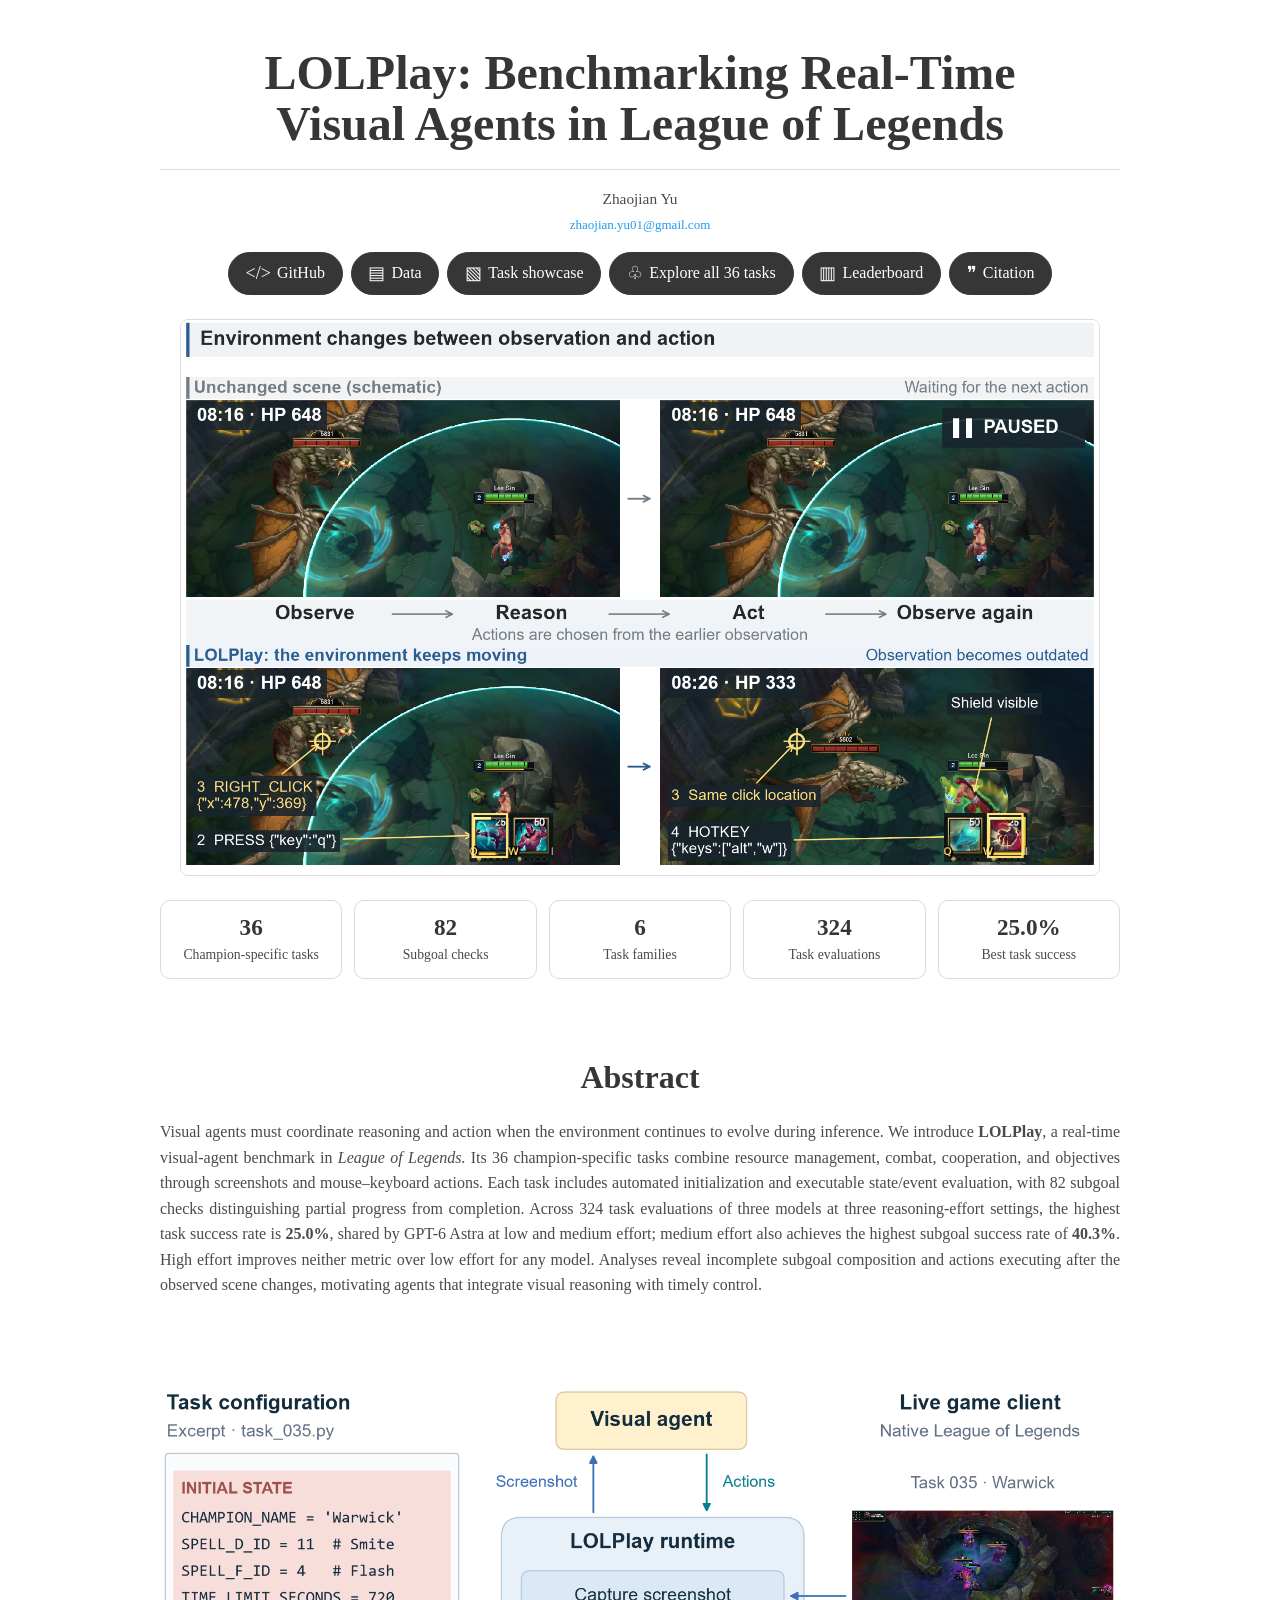
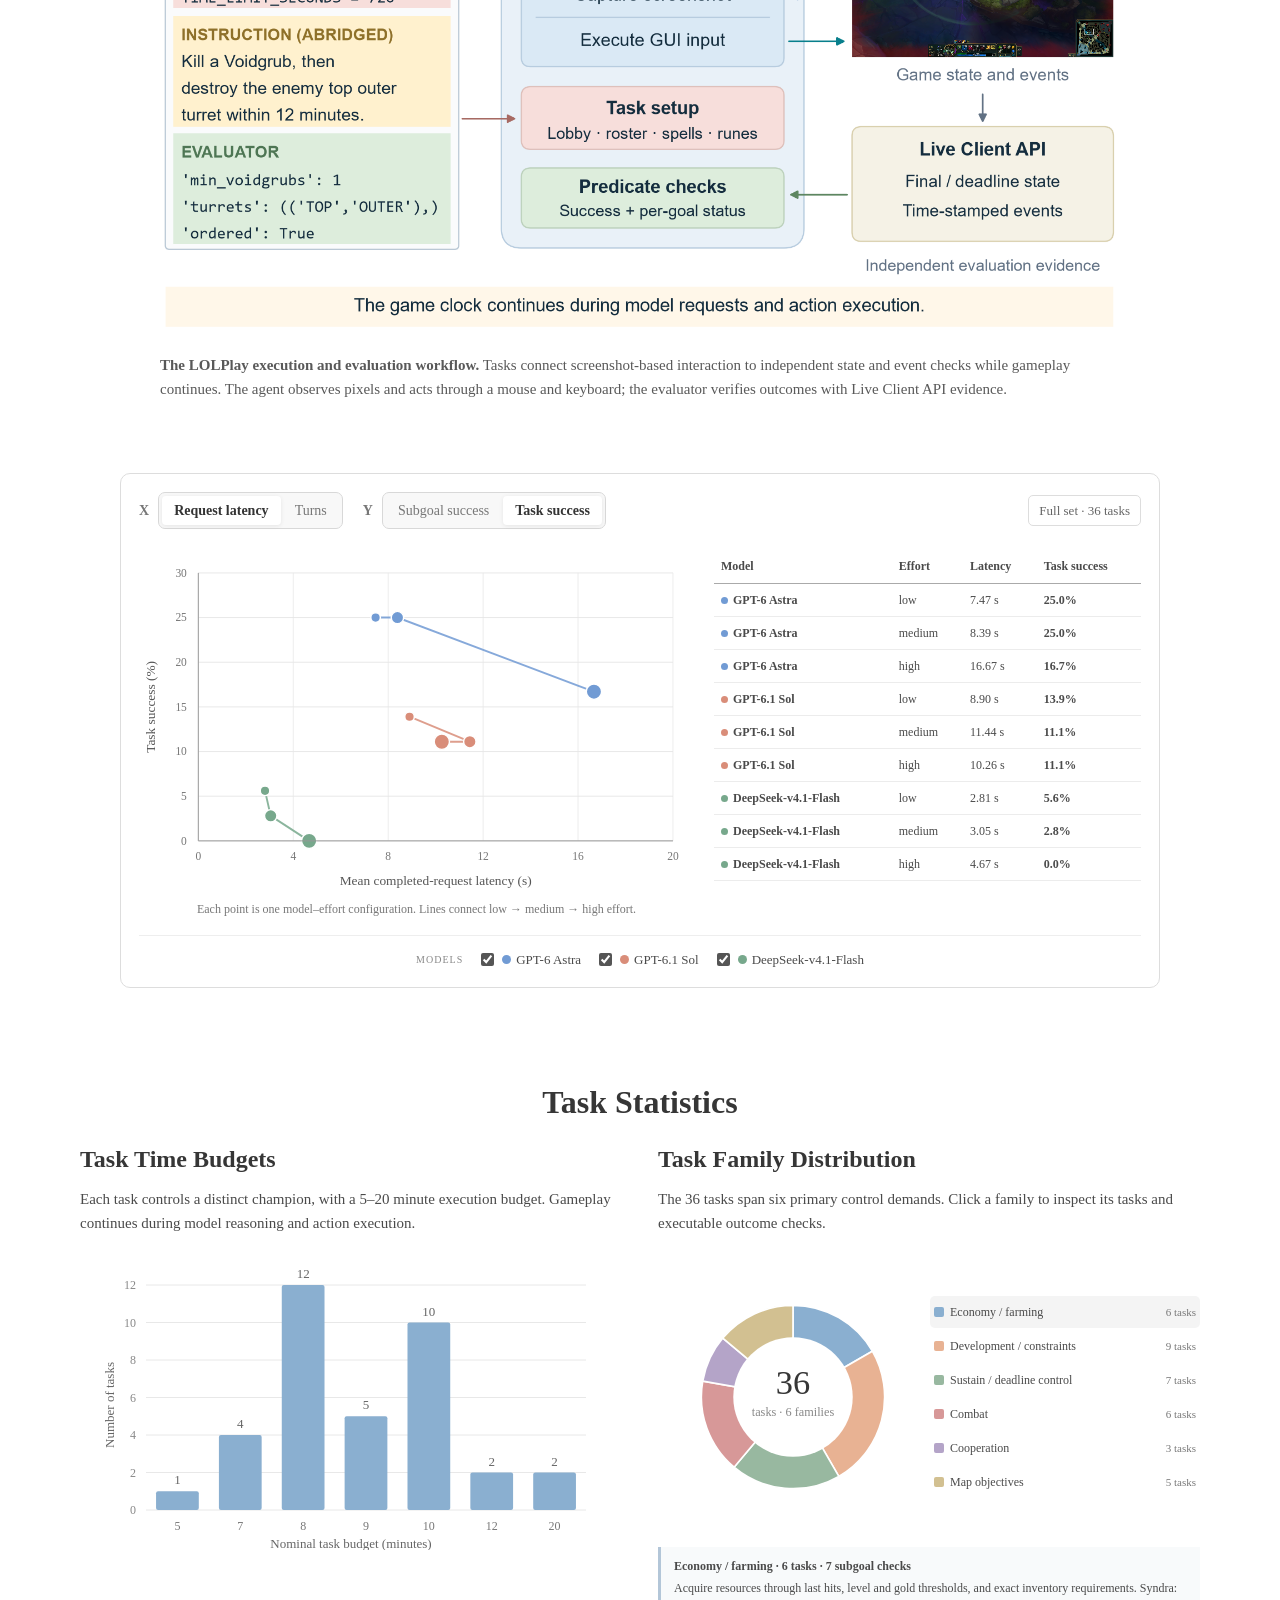
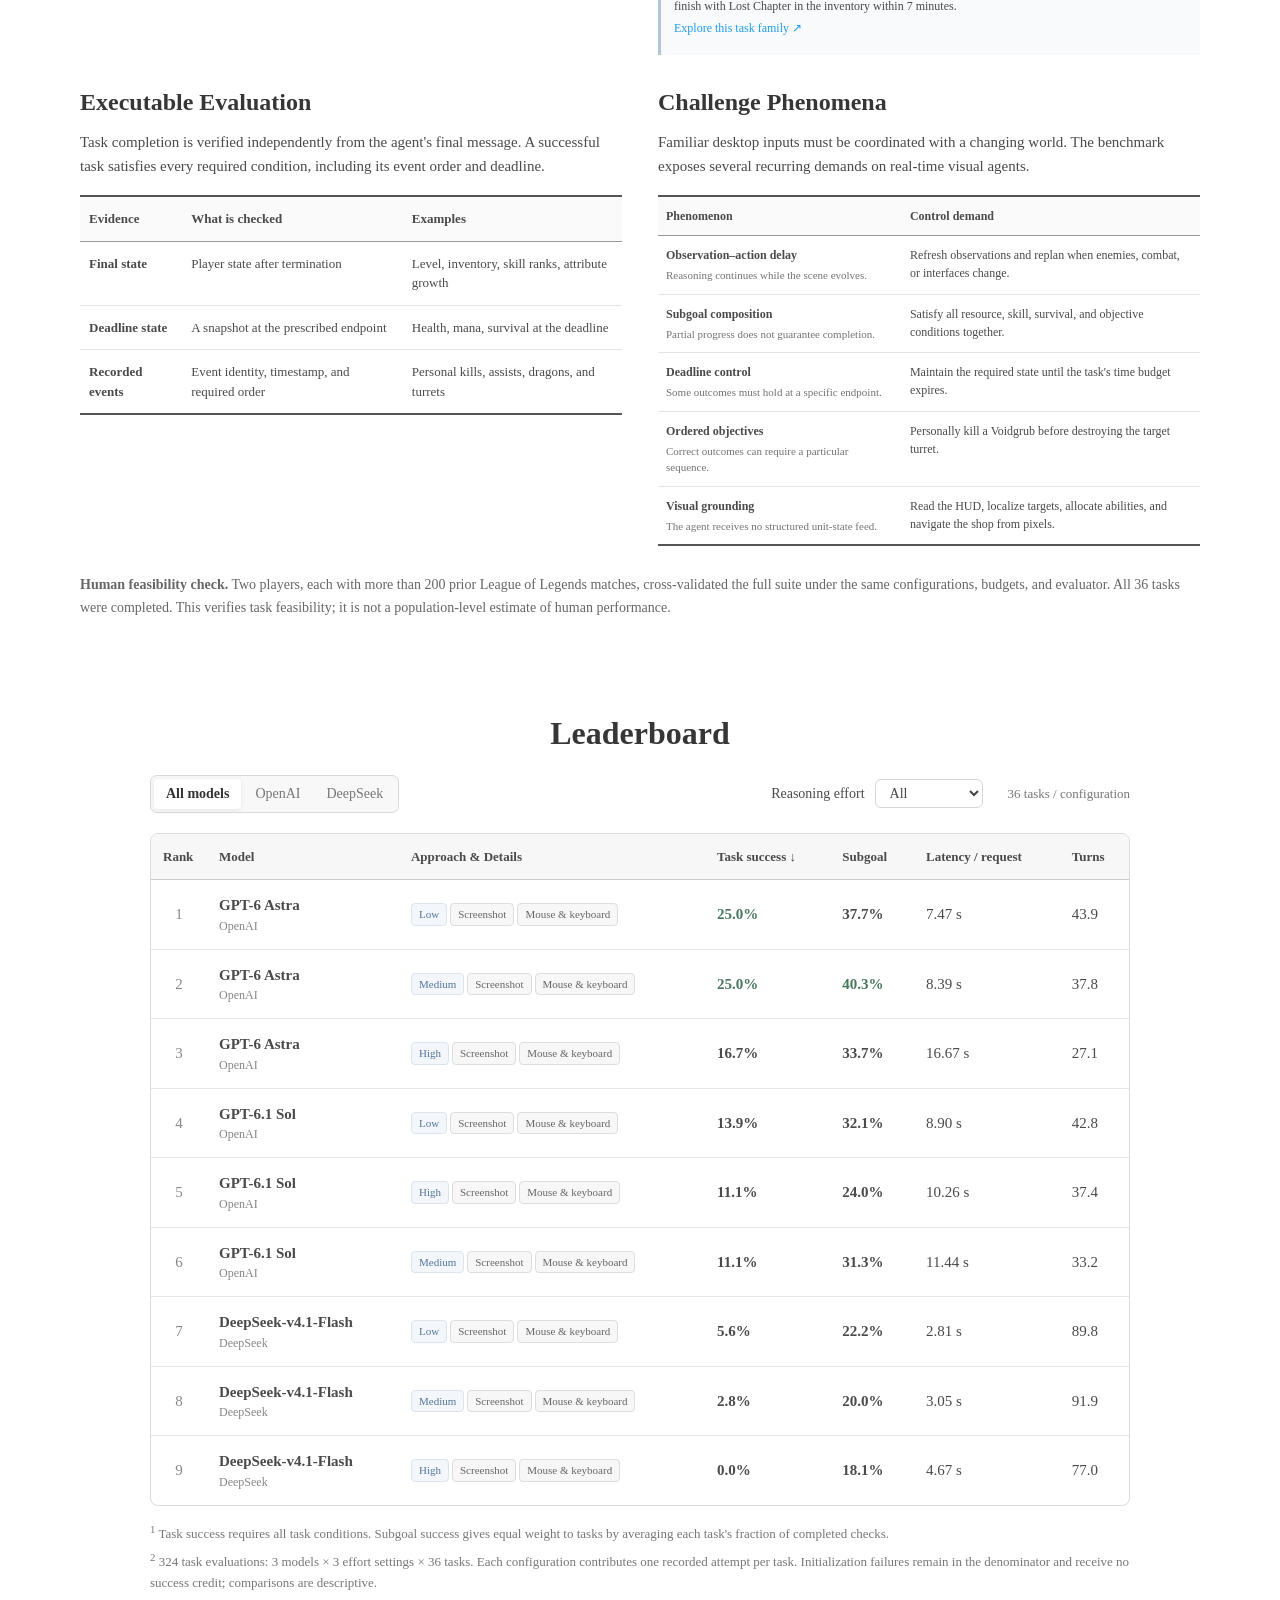
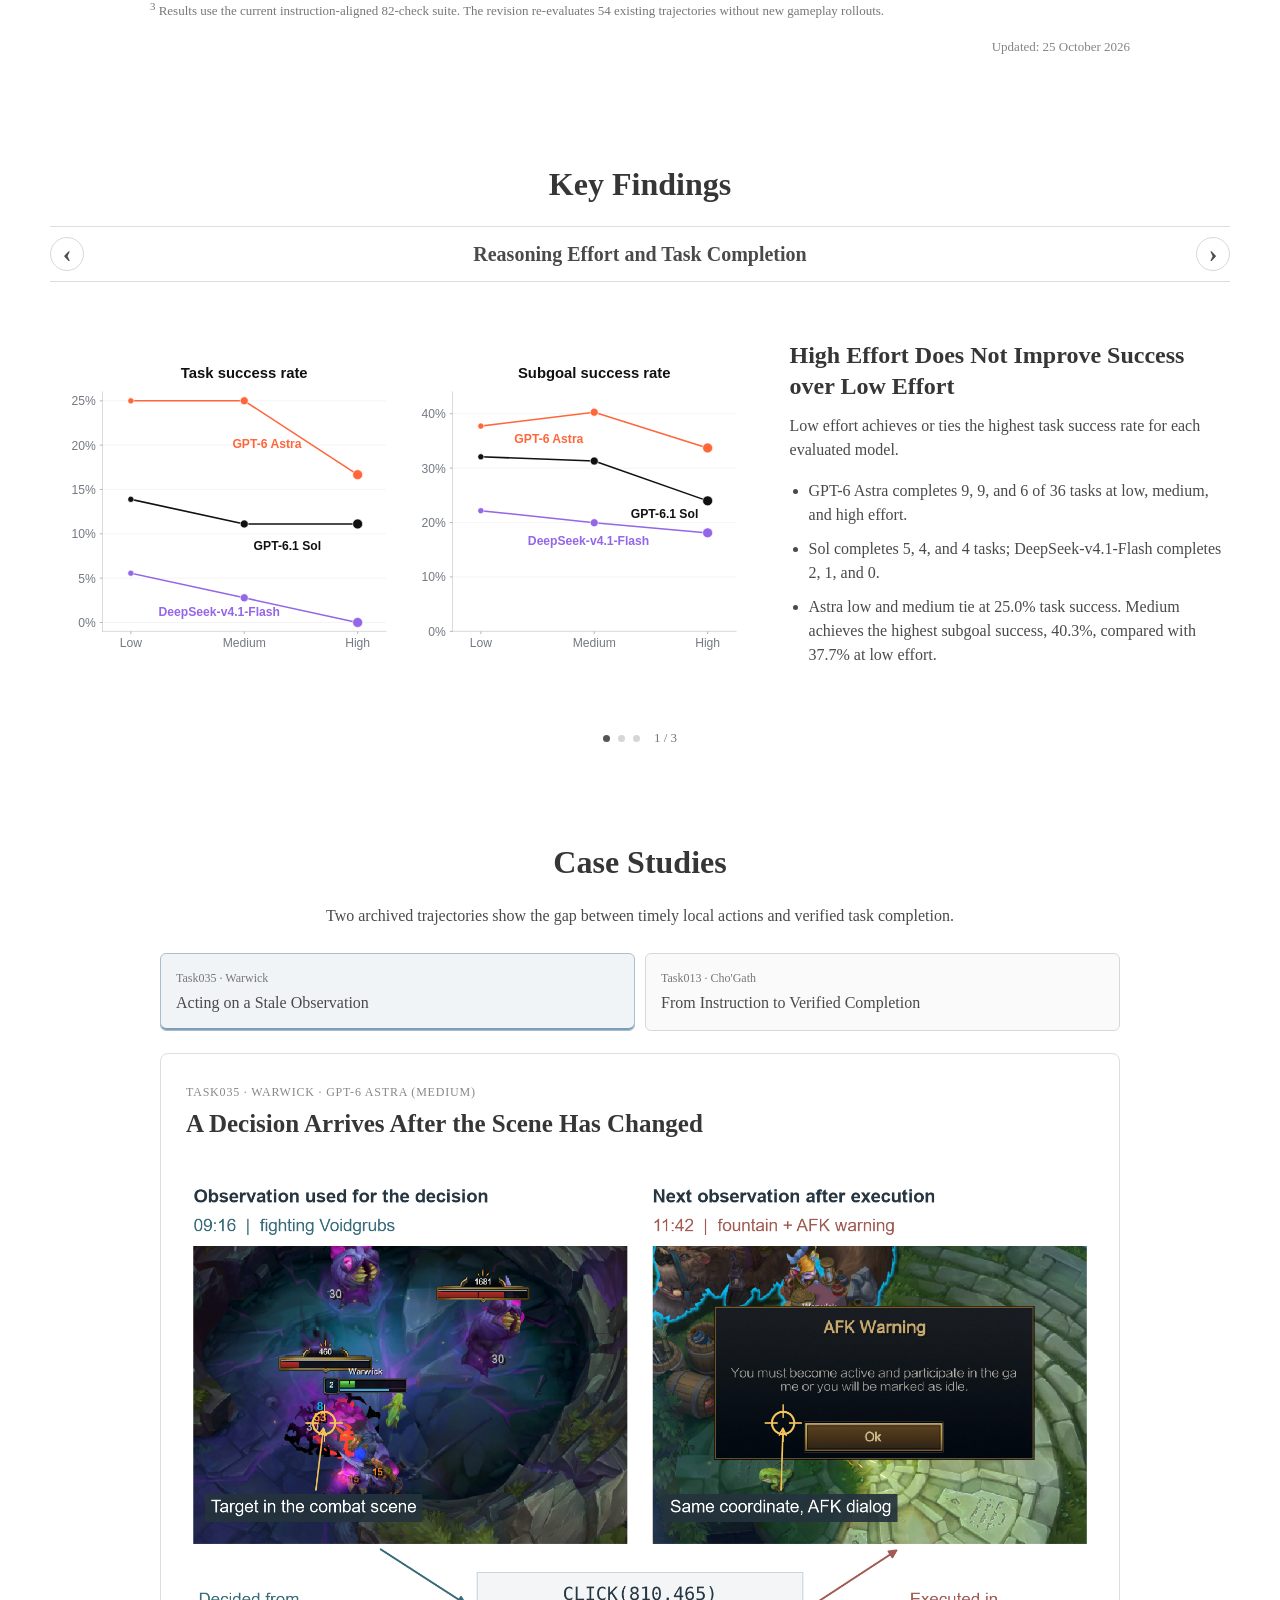
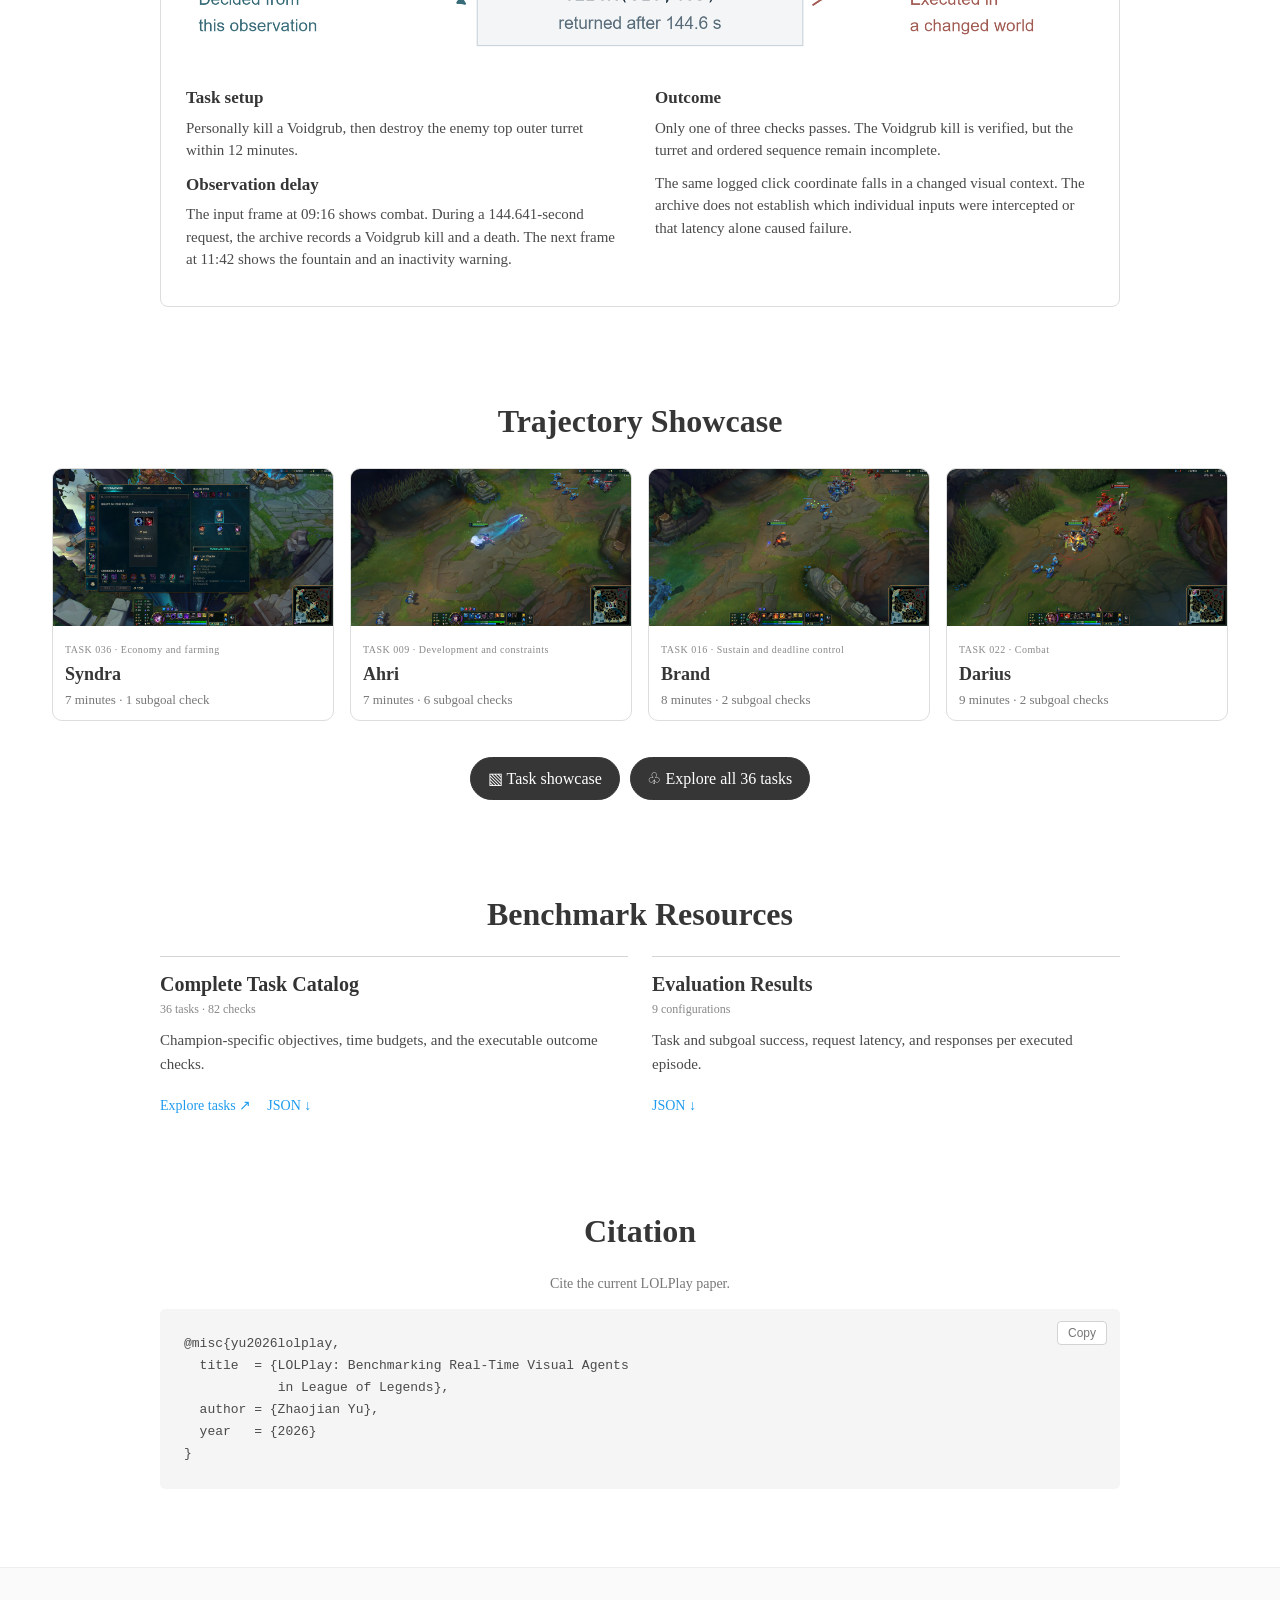
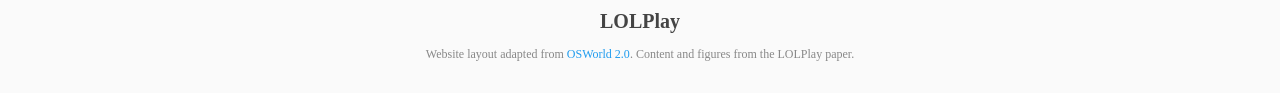
==== index.html @ 4d976966 "Remove duplicate result CSV download links" ====
<!doctype html>
<html lang="en">
<head>
  <meta charset="utf-8">
  <meta name="viewport" content="width=device-width, initial-scale=1">
  <meta name="description" content="LOLPlay: Benchmarking Real-Time Visual Agents in League of Legends. 36 champion-specific tasks, 82 executable subgoal checks, and 324 evaluations.">
  <meta name="author" content="Zhaojian Yu">
  <meta name="theme-color" content="#ffffff">
  <title>LOLPlay: Benchmarking Real-Time Visual Agents in League of Legends</title>
  <link rel="icon" href="assets/favicon.svg" type="image/svg+xml">
  <link rel="stylesheet" href="styles.css?v=20261025">
  <script defer src="app.js?v=20261025"></script>
</head>
<body data-root=".">
<main id="top">
  <section class="hero" id="home">
    <div class="container">
      <h1 class="publication-title"><span>LOLPlay: Benchmarking Real-Time</span><span>Visual Agents in League of Legends</span></h1>
      <div class="publication-authors"><span>Zhaojian Yu</span><a class="author-contact" href="mailto:zhaojian.yu01@gmail.com">zhaojian.yu01@gmail.com</a></div>
      <div class="publication-links" aria-label="Project resources">
        
        <a class="pill" href="https://github.com/answers111/LOLPlay" target="_blank" rel="noopener"><span aria-hidden="true">&lt;/&gt;</span> GitHub</a>
        <a class="pill" href="data/results.csv?v=20261025" download><span aria-hidden="true">▤</span> Data</a>
        <a class="pill" href="task-showcase/"><span aria-hidden="true">▧</span> Task showcase</a>
        <a class="pill" href="task-showcase/#catalog"><span aria-hidden="true">♧</span> Explore all 36 tasks</a>
        <a class="pill" href="#leaderboard"><span aria-hidden="true">▥</span> Leaderboard</a>
        <a class="pill" href="#citation"><span aria-hidden="true">❞</span> Citation</a>
      </div>
      <figure class="hero-media zoomable">
        <button class="image-button" data-zoom="assets/moba_teaser.png" data-caption="The agent thinks; the environment keeps moving." aria-label="Enlarge LOLPlay real-time interaction figure"><img src="assets/moba_teaser.png" alt="Comparison of an environment waiting for an action and LOLPlay continuing to advance during reasoning, actions, and capture." fetchpriority="high" width="1728" height="1044"></button>
      </figure>
      <div class="headline-stats" aria-label="LOLPlay headline statistics">
        <div><strong>36</strong><span>Champion-specific tasks</span></div>
        <div><strong>82</strong><span>Subgoal checks</span></div>
        <div><strong>6</strong><span>Task families</span></div>
        <div><strong>324</strong><span>Task evaluations</span></div>
        <div><strong>25.0%</strong><span>Best task success</span></div>
      </div>
    </div>
  </section>

  <section class="section abstract-section" id="abstract">
    <div class="container narrow">
      <h2>Abstract</h2>
      <p class="abstract">Visual agents must coordinate reasoning and action when the environment continues to evolve during inference. We introduce <strong>LOLPlay</strong>, a real-time visual-agent benchmark in <em>League of Legends</em>. Its 36 champion-specific tasks combine resource management, combat, cooperation, and objectives through screenshots and mouse–keyboard actions. Each task includes automated initialization and executable state/event evaluation, with 82 subgoal checks distinguishing partial progress from completion. Across 324 task evaluations of three models at three reasoning-effort settings, the highest task success rate is <strong>25.0%</strong>, shared by GPT-6 Astra at low and medium effort; medium effort also achieves the highest subgoal success rate of <strong>40.3%</strong>. High effort improves neither metric over low effort for any model. Analyses reveal incomplete subgoal composition and actions executing after the observed scene changes, motivating agents that integrate visual reasoning with timely control.</p>
    </div>
  </section>

  <section class="section overview-section" id="overview">
    <div class="container">
      <figure class="paper-figure">
        <button class="image-button" data-zoom="assets/overview.png" data-caption="The LOLPlay execution and evaluation workflow." aria-label="Enlarge benchmark workflow"><img src="assets/overview.png" alt="LOLPlay workflow connecting task configuration, automated League client initialization, screenshot and mouse–keyboard interaction, and independent state/event evaluation." loading="lazy"></button>
        <figcaption><strong>The LOLPlay execution and evaluation workflow.</strong> Tasks connect screenshot-based interaction to independent state and event checks while gameplay continues. The agent observes pixels and acts through a mouse and keyboard; the evaluator verifies outcomes with Live Client API evidence.</figcaption>
      </figure>
    </div>
  </section>

  <section class="section sweep-section" aria-label="Interactive LOLPlay benchmark comparison">
    <div class="container">
      <div class="benchmark-panel">
        <div class="chart-toolbar">
          <div class="metric-group"><span class="axis-badge">X</span><div class="segmented" role="group" aria-label="X-axis metric"><button class="active" data-x="latency" aria-pressed="true">Request latency</button><button data-x="turns" aria-pressed="false">Turns</button></div></div>
          <div class="metric-group"><span class="axis-badge">Y</span><div class="segmented" role="group" aria-label="Y-axis metric"><button data-y="subgoalSuccess" aria-pressed="false">Subgoal success</button><button class="active" data-y="taskSuccess" aria-pressed="true">Task success</button></div></div>
          <span class="dataset-badge">Full set · 36 tasks</span>
        </div>
        <div class="sweep-layout">
          <div class="chart-side"><div id="sweep-chart" class="sweep-chart" aria-label="Model performance against request latency"></div><p class="chart-note">Each point is one model–effort configuration. Lines connect low → medium → high effort.</p><div id="chart-tooltip" class="chart-tooltip" hidden></div></div>
          <div class="sweep-table-wrap"><table class="sweep-table"><thead><tr><th>Model</th><th>Effort</th><th id="sweep-x-header">Latency</th><th id="sweep-y-header">Task success</th></tr></thead><tbody id="sweep-rows"></tbody></table></div>
        </div>
        <div class="model-toggles" aria-label="Model visibility"><span>MODELS</span><label><input type="checkbox" value="GPT-6 Astra" checked><i style="--model-color:#719bd4"></i>GPT-6 Astra</label><label><input type="checkbox" value="GPT-6.1 Sol" checked><i style="--model-color:#d98d79"></i>GPT-6.1 Sol</label><label><input type="checkbox" value="DeepSeek-v4.1-Flash" checked><i style="--model-color:#77a88c"></i>DeepSeek-v4.1-Flash</label></div>
      </div>
    </div>
  </section>

  <section class="section" id="task-statistics">
    <div class="container">
      <h2>Task Statistics</h2>
      <div class="statistics-grid"><article>
      <h3>Task Time Budgets</h3>
      <p>Each task controls a distinct champion, with a 5–20 minute execution budget. Gameplay continues during model reasoning and action execution.</p>
      <div id="budget-chart" class="budget-chart" aria-label="Distribution of task execution budgets"></div>
      </article><article>
      <h3>Task Family Distribution</h3>
      <p>The 36 tasks span six primary control demands. Click a family to inspect its tasks and executable outcome checks.</p>
      <div class="distribution-layout">
        <div id="family-donut" class="family-donut" aria-label="Interactive task family distribution"></div>
        <div id="family-list" class="family-list"></div>
      </div>
      <div class="family-detail" id="family-detail" aria-live="polite"></div>
      </article><article>
      <h3>Executable Evaluation</h3>
      <p>Task completion is verified independently from the agent's final message. A successful task satisfies every required condition, including its event order and deadline.</p>
      <table class="research-table"><thead><tr><th>Evidence</th><th>What is checked</th><th>Examples</th></tr></thead><tbody><tr><td><strong>Final state</strong></td><td>Player state after termination</td><td>Level, inventory, skill ranks, attribute growth</td></tr><tr><td><strong>Deadline state</strong></td><td>A snapshot at the prescribed endpoint</td><td>Health, mana, survival at the deadline</td></tr><tr><td><strong>Recorded events</strong></td><td>Event identity, timestamp, and required order</td><td>Personal kills, assists, dragons, and turrets</td></tr></tbody></table>
      </article><article><h3>Challenge Phenomena</h3>
      <p>Familiar desktop inputs must be coordinated with a changing world. The benchmark exposes several recurring demands on real-time visual agents.</p>
      <table class="research-table challenge-table"><thead><tr><th>Phenomenon</th><th>Control demand</th></tr></thead><tbody><tr><td><strong>Observation–action delay</strong><small>Reasoning continues while the scene evolves.</small></td><td>Refresh observations and replan when enemies, combat, or interfaces change.</td></tr><tr><td><strong>Subgoal composition</strong><small>Partial progress does not guarantee completion.</small></td><td>Satisfy all resource, skill, survival, and objective conditions together.</td></tr><tr><td><strong>Deadline control</strong><small>Some outcomes must hold at a specific endpoint.</small></td><td>Maintain the required state until the task's time budget expires.</td></tr><tr><td><strong>Ordered objectives</strong><small>Correct outcomes can require a particular sequence.</small></td><td>Personally kill a Voidgrub before destroying the target turret.</td></tr><tr><td><strong>Visual grounding</strong><small>The agent receives no structured unit-state feed.</small></td><td>Read the HUD, localize targets, allocate abilities, and navigate the shop from pixels.</td></tr></tbody></table>
      </article></div>
      <p class="feasibility-note"><strong>Human feasibility check.</strong> Two players, each with more than 200 prior League of Legends matches, cross-validated the full suite under the same configurations, budgets, and evaluator. All 36 tasks were completed. This verifies task feasibility; it is not a population-level estimate of human performance.</p>
    </div>
  </section>

  <section class="section" id="leaderboard">
    <div class="container">
      <h2>Leaderboard</h2>
      <div class="leaderboard-controls"><div class="segmented" role="group" aria-label="Model category"><button class="active" data-provider="all" aria-pressed="true">All models</button><button data-provider="OpenAI" aria-pressed="false">OpenAI</button><button data-provider="DeepSeek" aria-pressed="false">DeepSeek</button></div><label>Reasoning effort <select id="effort-filter"><option value="all">All</option><option value="low">Low</option><option value="medium">Medium</option><option value="high">High</option></select></label><span>36 tasks / configuration</span></div>
      <div class="table-scroll"><table class="leaderboard-table"><thead><tr><th>Rank</th><th>Model</th><th>Approach &amp; Details</th><th><button data-sort="taskSuccess" aria-label="Sort by task success">Task success <span>↓</span></button></th><th><button data-sort="subgoalSuccess" aria-label="Sort by subgoal success">Subgoal</button></th><th><button data-sort="latency" aria-label="Sort by request latency">Latency / request</button></th><th>Turns</th></tr></thead><tbody id="leaderboard-rows"></tbody></table></div>
      <div class="leaderboard-notes"><p><sup>1</sup> Task success requires all task conditions. Subgoal success gives equal weight to tasks by averaging each task's fraction of completed checks.</p><p><sup>2</sup> 324 task evaluations: 3 models × 3 effort settings × 36 tasks. Each configuration contributes one recorded attempt per task. Initialization failures remain in the denominator and receive no success credit; comparisons are descriptive.</p><p><sup>3</sup> Results use the current instruction-aligned 82-check suite. The revision re-evaluates 54 existing trajectories without new gameplay rollouts.</p></div>
      <p class="update-time">Updated: 25 October 2026</p>
    </div>
  </section>

  <section class="section" id="key-findings">
    <div class="container">
      <h2>Key Findings</h2>
      <div class="carousel-heading"><button id="finding-prev" class="round-arrow" aria-label="Previous finding">‹</button><span id="finding-label">Reasoning Effort and Task Completion</span><button id="finding-next" class="round-arrow" aria-label="Next finding">›</button></div>
      <div id="finding-content" class="finding-content"></div>
      <div id="finding-dots" class="carousel-dots" aria-label="Choose finding"></div>
    </div>
  </section>

  <section class="section" id="case-studies">
    <div class="container">
      <h2>Case Studies</h2>
      <p class="centered section-description">Two archived trajectories show the gap between timely local actions and verified task completion.</p>
      <div class="case-tabs" role="tablist" aria-label="Choose case study"><button role="tab" aria-selected="true" data-case="0"><small>Task035 · Warwick</small>Acting on a Stale Observation</button><button role="tab" aria-selected="false" data-case="1"><small>Task013 · Cho'Gath</small>From Instruction to Verified Completion</button></div>
      <div id="case-content" class="case-content" role="tabpanel"></div>
    </div>
  </section>

  <section class="section" id="trajectory-showcase">
    <div class="container"><h2>Trajectory Showcase</h2><div id="showcase-rail" class="showcase-rail" aria-label="Representative task screenshots"></div><div class="showcase-links"><a class="pill" href="task-showcase/">▧ Task showcase</a><a class="pill" href="task-showcase/#catalog">♧ Explore all 36 tasks</a></div></div>
  </section>

  <section class="section more-research" id="benchmark-resources">
    <div class="container"><h2>Benchmark Resources</h2><div class="resource-grid"><article><h3><a href="task-showcase/#catalog">Complete Task Catalog</a><span>36 tasks · 82 checks</span></h3><p>Champion-specific objectives, time budgets, and the executable outcome checks.</p><a href="task-showcase/#catalog">Explore tasks ↗</a> <a href="data/tasks.json?v=20261025" download>JSON ↓</a></article><article><h3>Evaluation Results<span>9 configurations</span></h3><p>Task and subgoal success, request latency, and responses per executed episode.</p><a href="data/results.json?v=20261025" download>JSON ↓</a></article></div></div>
  </section>

  <section class="section citation-section" id="citation"><div class="container"><h2>Citation</h2><p class="centered">Cite the current LOLPlay paper.</p><div class="citation-box"><button id="copy-citation" aria-label="Copy BibTeX citation">Copy</button><pre id="citation-text">@misc{yu2026lolplay,
  title  = {LOLPlay: Benchmarking Real-Time Visual Agents
            in League of Legends},
  author = {Zhaojian Yu},
  year   = {2026}
}</pre></div><span id="copy-status" class="sr-only" aria-live="polite"></span></div></section>
</main>
<footer><a href="#top">LOLPlay</a><p>Website layout adapted from <a href="https://osworld-v2.xlang.ai/" target="_blank" rel="noopener">OSWorld 2.0</a>. Content and figures from the LOLPlay paper.</p></footer>
<dialog id="image-dialog" aria-label="Figure preview"><button class="dialog-close" aria-label="Close figure preview">×</button><img id="dialog-image" alt=""><p id="dialog-caption"></p></dialog>
<noscript><p class="noscript">Enable JavaScript to explore the interactive results and task catalog. The paper and data downloads remain available above.</p></noscript>
</body>
</html>
---- styles.css ----
:root{--ink:#303030;--muted:#737373;--rule:#dedede;--blue:#3996b7;--paper:#fff;--serif:"Palatino Linotype",Palatino,"Book Antiqua",Georgia,serif;--astra:#719bd4;--sol:#d98d79;--deepseek:#77a88c}*{box-sizing:border-box}html{scroll-behavior:smooth;scroll-padding-top:24px}body{margin:0;background:var(--paper);color:var(--ink);font-family:var(--serif);font-size:17px;line-height:1.55}button,input,select{font:inherit}button,a,select,input{ -webkit-tap-highlight-color:transparent}button{cursor:pointer}a{color:var(--blue);text-decoration:none}a:hover{color:#206e8b}button:focus-visible,a:focus-visible,input:focus-visible,select:focus-visible{outline:3px solid #439ec1;outline-offset:4px}img{display:block;max-width:100%;height:auto}figure{margin:0}button{color:inherit}p{margin:0 0 1.1em}.container{max-width:1152px;margin:0 auto;padding:0 24px}.narrow{max-width:960px}.section{padding:40px 0}.hero{padding:46px 0 8px}.publication-title{font-size:42px;line-height:1.12;letter-spacing:-.8px;font-weight:700;text-align:center;margin:0 0 14px;padding:0 0 19px;border-bottom:1px solid var(--rule)}.publication-title>span{display:block}.publication-authors{text-align:center;font-size:20px;margin:12px 0 21px;color:var(--blue)}.publication-links{display:flex;flex-wrap:wrap;justify-content:center;gap:12px 8px;margin:0 auto 28px;max-width:1000px}.pill{display:inline-flex;align-items:center;justify-content:center;gap:6px;min-height:40px;padding:6px 17px;border:1px solid #363636;border-radius:999px;background:#363636;color:#fff;font-size:16px;line-height:1.5;white-space:nowrap;transition:background .15s,transform .15s}.pill:hover{background:#4b4b4b;color:white;transform:translateY(-1px)}.pill>span{font-family:Georgia,serif;font-size:18px}.hero-media{max-width:100%;margin:0 auto 24px}.hero-media img{width:100%;height:auto}.image-button{display:block;width:100%;padding:0;border:0;background:transparent;cursor:zoom-in}.headline-stats{display:grid;grid-template-columns:repeat(5,1fr);gap:10px;margin:25px 0 8px;padding:19px 0 20px;border-top:1px solid var(--rule);border-bottom:1px solid var(--rule);text-align:center}.headline-stats strong{display:block;font-size:34px;line-height:1.2;letter-spacing:-.7px}.headline-stats span{display:block;margin-top:7px;font-size:15px}h2{font-size:32px;line-height:1.2;text-align:center;margin:0 0 27px;font-weight:700;letter-spacing:-.35px}h3{font-size:25px;line-height:1.3;margin:30px 0 12px;font-weight:700}.abstract-section{padding-bottom:16px}.abstract{font-size:17px;line-height:1.65;text-align:justify}.overview-section{padding:20px 0 18px}.paper-figure img{width:100%}figcaption{font-size:15px;line-height:1.6;margin-top:13px;color:#595959}.benchmark-panel{border:1px solid #ddd;border-radius:10px;overflow:hidden;padding:18px;background:#fff}.chart-toolbar{display:flex;flex-wrap:wrap;align-items:center;gap:12px 20px;margin-bottom:20px}.metric-group{display:flex;align-items:center;gap:9px}.axis-badge{font-size:14px;font-weight:700;color:#777}.segmented{display:inline-flex;border:1px solid #d8d8d8;border-radius:7px;background:#f8f8f8;padding:3px;gap:2px}.segmented button{border:0;border-radius:4px;padding:5px 12px;background:transparent;color:#777;font-size:14px;line-height:1.4;white-space:nowrap}.segmented button.active{background:#fff;color:#333;box-shadow:0 1px 4px #00000014;font-weight:700}.dataset-badge{margin-left:auto;font-size:13px;color:#666;border:1px solid #ddd;padding:5px 10px;border-radius:5px}.sweep-layout{display:grid;grid-template-columns:1.3fr 1fr;gap:20px}.chart-side{position:relative;min-width:0}.sweep-chart svg{width:100%;height:auto;display:block}.chart-note{font-size:12px;color:#777;text-align:center;margin:6px 0 0}.sweep-table{font-size:12px;width:100%;border-collapse:collapse;white-space:nowrap}.sweep-table th{text-align:left;border-bottom:1px solid #aaa;padding:8px 7px}.sweep-table td{padding:7px;border-bottom:1px solid #ececec}.sweep-table td:first-child{font-weight:700}.sweep-table .dot{display:inline-block;width:7px;height:7px;border-radius:50%;margin-right:5px}.model-toggles{display:flex;align-items:center;justify-content:center;gap:14px;flex-wrap:wrap;border-top:1px solid #eee;padding-top:14px;margin-top:17px;font-size:13px}.model-toggles>span{font-size:10px;letter-spacing:1px;color:#888}.model-toggles label{display:flex;align-items:center;gap:5px;cursor:pointer}.model-toggles input{accent-color:#555;width:13px;height:13px}.model-toggles i{width:9px;height:9px;display:inline-block;border-radius:50%;background:var(--model-color)}.chart-point{cursor:pointer;outline:none}.chart-point:hover,.chart-point:focus{stroke:#333;stroke-width:2}.chart-tooltip{position:absolute;top:12px;left:60px;background:white;border:1px solid #ddd;box-shadow:0 3px 15px #0001;padding:9px 13px;border-radius:6px;font-size:13px;pointer-events:none;z-index:2}.timing-strip{display:flex;flex-wrap:wrap;align-items:center;justify-content:center;gap:12px 18px;border:1px solid #ddd;background:#fcfcfc;border-radius:6px;padding:23px 15px;margin:24px 0 40px;text-align:center}.timing-strip>span{font-size:16px}.timing-strip b{font-size:21px;color:#b0b0b0}.timing-strip>div{flex-basis:100%;font-size:10px;letter-spacing:2px;color:#8b7566}.distribution-layout{display:grid;grid-template-columns:1fr 1fr;gap:50px;align-items:center;margin:25px auto;max-width:850px}.family-donut{max-width:370px;width:100%;margin:auto}.family-donut svg{width:100%;display:block}.family-donut path{cursor:pointer;transition:opacity .15s;stroke:white;stroke-width:2}.family-donut path:hover,.family-donut path:focus{opacity:.7;outline:none}.family-list{display:grid;gap:3px}.family-list button{display:grid;grid-template-columns:12px 1fr auto;gap:10px;align-items:center;background:none;border:0;border-radius:5px;text-align:left;padding:9px 11px;font-size:16px}.family-list button:hover,.family-list button.active{background:#f4f4f4}.family-list i{width:10px;height:10px;border-radius:2px}.family-list b{font-weight:400;color:#777;font-size:14px}.family-detail{padding:16px 20px;border-left:3px solid #b3c6d8;background:#f8fafb;margin:20px 0 40px;font-size:15px;min-height:94px}.family-detail p{margin:4px 0}.family-detail a{font-size:13px}.research-table{width:100%;border-collapse:collapse;font-size:16px;margin:20px 0 36px}.research-table th{border-top:2px solid #555;border-bottom:1px solid #999;text-align:left;padding:12px 14px;background:#fafafa}.research-table td{padding:15px 14px;border-bottom:1px solid #e4e4e4;vertical-align:top}.research-table tr:last-child td{border-bottom:2px solid #555}.challenge-table td:first-child{width:43%}.challenge-table small{display:block;margin-top:3px;color:#737373;font-size:14px}.leaderboard-controls{display:flex;align-items:center;flex-wrap:wrap;gap:15px 25px;font-size:14px;margin-bottom:20px}.leaderboard-controls label{margin-left:auto;display:flex;align-items:center;gap:10px}.leaderboard-controls select,.catalog-toolbar select{border:1px solid #d6d6d6;background:white;border-radius:6px;padding:5px 28px 5px 10px;color:#444}.leaderboard-controls>span{color:#777;font-size:13px}.table-scroll{width:100%;overflow-x:auto;border:1px solid #dcdcdc;border-radius:8px}.leaderboard-table{width:100%;min-width:850px;border-collapse:collapse;font-size:15px;text-align:left}.leaderboard-table th{padding:13px 12px;background:#f7f7f7;border-bottom:1px solid #ccc;font-size:13px;white-space:nowrap}.leaderboard-table th button{border:0;background:none;font-size:13px;font-weight:700;padding:0}.leaderboard-table td{padding:14px 12px;border-bottom:1px solid #e8e8e8;vertical-align:middle}.leaderboard-table tbody tr:last-child td{border:0}.leaderboard-table tbody tr:hover{background:#fafafa}.leaderboard-table td:first-child{color:#888;text-align:center;width:56px}.leaderboard-table .model-name{font-weight:700;white-space:nowrap}.leaderboard-table .provider{display:block;font-size:12px;color:#858585;font-weight:400}.leaderboard-table .score{font-weight:700;font-variant-numeric:tabular-nums;white-space:nowrap}.leaderboard-table .top-score{color:#49775e}.tag{display:inline-block;padding:2px 7px;border:1px solid #ddd;background:#f7f7f7;border-radius:4px;font-size:11px;line-height:1.5;margin:2px 3px 2px 0;color:#666}.tag.effort{background:#f3f6fa;border-color:#dce4ed;color:#52759a;text-transform:capitalize}.leaderboard-notes{font-size:13px;color:#777;line-height:1.6;margin-top:15px}.leaderboard-notes p{margin:4px 0}.update-time{font-size:13px;text-align:right;color:#858585;margin-top:15px}.update-time a{margin-left:20px}.carousel-heading{display:flex;align-items:center;justify-content:space-between;border-top:1px solid #ddd;border-bottom:1px solid #ddd;padding:10px 0;margin-bottom:26px;text-align:center;font-size:20px;font-weight:700}.round-arrow{width:34px;height:34px;border-radius:50%;border:1px solid #d8d8d8;background:white;font-size:26px;line-height:24px;flex-shrink:0}.round-arrow:hover{background:#f5f5f5}.finding-content{display:grid;grid-template-columns:1.25fr 1fr;gap:32px;align-items:center;min-height:330px}.finding-content img{width:100%}.finding-content h3{font-size:24px;margin:0 0 12px}.finding-content p,.finding-content li{font-size:16px}.finding-content ul{padding-left:19px;margin:0}.finding-content li{margin-bottom:10px}.carousel-dots{display:flex;gap:8px;justify-content:center;align-items:center;margin-top:20px;font-size:13px;color:#777}.carousel-dots button{border:0;border-radius:50%;width:7px;height:7px;padding:0;background:#d6d6d6}.carousel-dots button.active{background:#555}.carousel-dots>span{margin-left:6px}.centered{text-align:center}.section-description{margin:0 0 25px}.case-tabs{display:grid;grid-template-columns:1fr 1fr;gap:10px;margin-bottom:22px}.case-tabs button{border:1px solid #d8d8d8;border-radius:6px;background:#fafafa;padding:15px;font-size:16px;text-align:left}.case-tabs button[aria-selected=true]{background:#f0f4f6;border-color:#acbecb;box-shadow:inset 0 -2px #7d9eb7}.case-tabs small{display:block;color:#777;font-size:12px;margin-bottom:4px}.case-content{border:1px solid #ddd;border-radius:8px;padding:25px}.case-content .eyebrow{font-size:12px;color:#888;text-transform:uppercase;letter-spacing:.8px}.case-content h3{font-size:25px;margin:5px 0 20px}.case-content img{width:100%;margin:15px auto 24px}.case-detail-grid{display:grid;grid-template-columns:1fr 1fr;gap:30px}.case-detail-grid h4{margin:0 0 6px;font-size:17px}.case-detail-grid p{font-size:15px;margin:0 0 10px}.showcase-rail{display:flex;gap:16px;overflow-x:auto;scroll-snap-type:x mandatory;padding:5px 2px 14px}.showcase-card{display:block;flex:0 0 340px;border:1px solid #ddd;border-radius:7px;overflow:hidden;scroll-snap-align:start;color:#333;transition:transform .15s}.showcase-card:hover{transform:translateY(-3px);color:#333}.showcase-card img{width:100%;aspect-ratio:16/9;object-fit:cover}.showcase-card>div{padding:12px 15px}.showcase-card small{font-size:11px;letter-spacing:.5px;color:#888}.showcase-card h3{font-size:19px;margin:3px 0 4px}.showcase-card p{font-size:13px;color:#777;margin:0}.showcase-links{display:flex;justify-content:center;gap:10px;flex-wrap:wrap;margin-top:22px}.resource-grid{display:grid;grid-template-columns:repeat(2,1fr);gap:24px}.resource-grid article{border-top:1px solid #d5d5d5;padding-top:14px}.resource-grid h3{font-size:20px;margin:0 0 10px}.resource-grid h3>a{color:#333}.resource-grid h3 span{display:block;color:#888;font-size:12px;font-weight:400;margin-top:5px}.resource-grid p{font-size:15px;line-height:1.6}.resource-grid article>a{font-size:14px;margin-right:12px}.citation-section>div>p{font-size:14px;color:#777}.citation-box{position:relative;background:#f5f5f5;border-radius:5px;padding:24px}.citation-box pre{font-family:"Consolas","Courier New",monospace;font-size:13px;line-height:1.7;white-space:pre-wrap;overflow-wrap:anywhere;margin:0;padding-right:30px}.citation-box button{position:absolute;right:13px;top:12px;border:1px solid #d3d3d3;background:white;border-radius:4px;padding:4px 10px;font:12px Arial,sans-serif;color:#777}footer{text-align:center;margin-top:30px;padding:38px 24px 30px;background:#fafafa;border-top:1px solid #eee;font-size:12px;color:#888}footer>a{font-size:20px;font-weight:700;color:#444}footer p{margin:9px 0 0}dialog{border:1px solid #ccc;border-radius:8px;padding:32px 20px 15px;max-width:95vw;max-height:95vh;width:1200px;box-shadow:0 10px 70px #0004}dialog::backdrop{background:#000b}dialog img{margin:auto;max-height:79vh;object-fit:contain}dialog p{font-size:14px;text-align:center;margin:12px 0 0}.dialog-close{position:absolute;top:3px;right:10px;border:0;background:none;font-size:28px;color:#777}.sr-only{position:absolute;width:1px;height:1px;padding:0;margin:-1px;overflow:hidden;clip:rect(0,0,0,0);white-space:nowrap;border:0}.noscript{padding:20px;text-align:center}.task-hero{padding:45px 0 30px}.task-hero h1{font-size:38px;text-align:center;line-height:1.2;margin:20px 0 15px}.back-link{font-size:15px}.task-hero p{text-align:center;color:#777}.task-grid{display:grid;grid-template-columns:repeat(3,1fr);gap:20px}.task-grid .showcase-card{width:auto}.task-grid .showcase-card>div{padding:15px}.task-grid .showcase-card p{font-size:14px;line-height:1.6}.catalog-toolbar{display:flex;gap:15px;align-items:center;margin:22px 0}.catalog-toolbar input{border:1px solid #ccc;border-radius:6px;padding:8px 12px;flex:1;min-width:100px;background:white}.catalog-toolbar select{max-width:210px}.catalog-count{font-size:13px;color:#888}.task-catalog td:first-child{font-family:Consolas,monospace;font-size:13px;color:#888}.task-catalog td:nth-child(2){white-space:nowrap}.task-catalog td:nth-child(4){white-space:nowrap}.task-catalog ul{padding-left:18px;margin:7px 0 0;font-size:13px;color:#777}.task-catalog .instruction{font-size:15px}.catalog-empty{padding:30px;text-align:center;color:#888}.loading{padding:30px;text-align:center;color:#888}
@media(min-width:1400px){.container{max-width:1200px}.narrow{max-width:1000px}.publication-title{font-size:46px}}
@media(max-width:1000px){.publication-title{font-size:36px}.sweep-layout{grid-template-columns:1fr}.sweep-table-wrap{overflow:auto}.sweep-table{font-size:13px}.sweep-table td,.sweep-table th{padding:8px 12px}.finding-content{gap:22px}.distribution-layout{gap:25px}.task-grid{grid-template-columns:repeat(2,1fr)}.dataset-badge{margin-left:0}}
@media(max-width:640px){body{font-size:16px}.container{padding:0 24px}.hero{padding-top:45px}.publication-title{font-size:32px;letter-spacing:-.4px;line-height:1.13;padding-bottom:18px}.publication-title>span{display:block}.publication-authors{font-size:18px;margin-top:15px;margin-bottom:22px}.publication-links{gap:12px 7px;margin-bottom:26px}.pill{font-size:16px;padding:6px 15px}.hero-media{margin-bottom:18px}.headline-stats{grid-template-columns:repeat(3,1fr);row-gap:19px;padding:20px 0}.headline-stats strong{font-size:29px}.headline-stats span{font-size:12px}.section{padding:32px 0}h2{font-size:29px;margin-bottom:23px}h3{font-size:23px}.abstract{font-size:16px;line-height:1.65;text-align:left}.overview-section{padding-top:12px}.benchmark-panel{padding:12px}.chart-toolbar{gap:12px}.segmented button{font-size:12px;padding:5px 8px}.metric-group{gap:7px}.dataset-badge{font-size:11px}.chart-note{font-size:11px}.model-toggles{gap:8px 12px;font-size:11px}.model-toggles>span{flex-basis:100%;text-align:center}.sweep-table{font-size:11px}.sweep-table th,.sweep-table td{padding:7px 5px}.timing-strip{gap:8px 12px;padding:18px 9px}.timing-strip>span{font-size:12px}.timing-strip>div{font-size:8px;letter-spacing:1px}.distribution-layout{grid-template-columns:1fr;gap:10px}.family-donut{max-width:300px}.family-list{max-width:400px;width:100%;margin:auto}.family-list button{font-size:15px}.research-table{font-size:13px}.research-table th,.research-table td{padding:12px 8px}.challenge-table small{font-size:12px}.challenge-table td:first-child{width:45%}.leaderboard-controls{gap:13px}.leaderboard-controls label{margin-left:0;font-size:12px}.leaderboard-controls>span{font-size:12px}.leaderboard-notes{font-size:12px}.update-time{font-size:11px}.update-time a{display:block;margin:6px 0}.carousel-heading{font-size:17px;gap:10px}.finding-content{grid-template-columns:1fr;min-height:0;gap:20px}.finding-content h3{font-size:22px}.finding-content p,.finding-content li{font-size:15px}.case-tabs{gap:8px}.case-tabs button{font-size:14px;padding:12px}.case-tabs small{font-size:10px}.case-content{padding:17px}.case-content h3{font-size:21px}.case-detail-grid{grid-template-columns:1fr;gap:12px}.showcase-card{flex-basis:290px}.resource-grid{grid-template-columns:1fr;gap:25px}.citation-box{padding:21px 15px}.citation-box pre{font-size:11px;padding-right:0;padding-top:19px}.task-grid{grid-template-columns:1fr}.task-hero h1{font-size:31px}.catalog-toolbar{flex-wrap:wrap}.catalog-toolbar input{flex-basis:100%}.catalog-toolbar select{max-width:100%;width:100%}.task-catalog{min-width:740px}.task-catalog td:nth-child(5){min-width:300px}}
@media(prefers-reduced-motion:reduce){html{scroll-behavior:auto}*{transition:none!important;animation:none!important}}
/* Measurements matched to the reference site's final visual stylesheet. */
:root{--ink:#4a4a4a;--rule:#dbdbdb;--blue:#209cee}body{font-size:16px;line-height:1.5}h1,h2,h3,h4{color:#363636;letter-spacing:normal}.container{max-width:1008px}.narrow{max-width:1008px}.section{padding-top:48px;padding-bottom:48px}.hero{padding:48px 0 32px}.publication-title{font-size:clamp(2rem,4.15vw,3rem);font-weight:600;line-height:1.06;letter-spacing:normal;max-width:960px;margin:0 auto 17px}.publication-authors{font-size:15.36px;line-height:1.55;color:#4a4a4a;margin:5px auto 17px}.publication-links{gap:12px 8px;margin-bottom:24px}.pill{min-height:43.52px;padding:6.72px 16.8px}.hero-media{max-width:920px;margin:24px auto 0;border:1px solid #dbdbdb;border-radius:8px;overflow:hidden}.headline-stats{max-width:960px;grid-template-columns:repeat(5,minmax(0,1fr));gap:12px;margin:24px auto 0;padding:0;border:0}.headline-stats>div{padding:14.4px 12px;border:1px solid #dbdbdb;border-radius:10px;background:white}.headline-stats strong{font-size:23.2px;line-height:1.1;font-weight:600;letter-spacing:normal;color:#363636}.headline-stats span{font-size:13.76px;line-height:1.25;margin-top:5.6px}h2{font-size:32px;font-weight:600;line-height:1.125;margin-bottom:24px}.abstract{font-size:16px;line-height:1.6}.overview-section{padding-top:16px;padding-bottom:24px}.sweep-section>.container{max-width:1088px}#task-statistics>.container{max-width:1168px}#leaderboard>.container{max-width:1028px}#key-findings>.container{max-width:1228px}#trajectory-showcase>.container{max-width:1228px}.statistics-grid{display:grid;grid-template-columns:1fr 1fr;gap:32px 36px}.statistics-grid>article{min-width:0}.statistics-grid h3{font-size:24px;font-weight:600;margin:0 0 12px}.statistics-grid p{font-size:15px;line-height:1.6}.budget-chart{margin-top:25px}.budget-chart svg{width:100%;height:290px;display:block}.statistics-grid .distribution-layout{grid-template-columns:1fr 1fr;gap:2px;margin:5px auto 0;min-height:290px}.statistics-grid .family-donut{max-width:290px}.statistics-grid .family-list{gap:2px}.statistics-grid .family-list button{font-size:12px;padding:7px 4px;gap:7px;grid-template-columns:9px 1fr auto}.statistics-grid .family-list b{font-size:11px;white-space:nowrap}.statistics-grid .family-detail{font-size:12px;padding:10px 13px;margin:5px 0 0;min-height:108px}.statistics-grid .family-detail p{font-size:12px;line-height:1.5}.statistics-grid .family-detail a{font-size:12px}.statistics-grid .research-table{font-size:13px;margin:17px 0 0}.statistics-grid .research-table td,.statistics-grid .research-table th{padding:12px 9px}.statistics-grid .challenge-table{font-size:12px}.statistics-grid .challenge-table small{font-size:11px}.statistics-grid .challenge-table td,.statistics-grid .challenge-table th{padding:10px 8px}.statistics-grid .challenge-table td:first-child{width:45%}.finding-content{grid-template-columns:1.35fr .85fr;gap:40px;min-height:400px}.showcase-rail{display:grid;grid-template-columns:repeat(4,minmax(0,1fr));gap:16px;overflow:visible}.showcase-card{min-width:0;border-radius:10px}.showcase-card>div{padding:10px 12px}.showcase-card h3{font-size:18px}.showcase-card small{font-size:10px}.showcase-rail .showcase-card:nth-child(n+5){display:none}.case-content h3{font-weight:600}.resource-grid h3{font-weight:600}.task-grid .showcase-card h3{font-size:21px}
@media(min-width:1400px){.container{max-width:1008px}.narrow{max-width:1008px}.publication-title{font-size:48px}}
@media(max-width:1024px){.headline-stats{grid-template-columns:repeat(2,minmax(0,1fr))}.showcase-rail{grid-template-columns:repeat(2,minmax(0,1fr))}.statistics-grid{gap:28px 24px}.statistics-grid .distribution-layout{grid-template-columns:1fr;min-height:0}.statistics-grid .family-donut{max-width:225px}.statistics-grid .family-list{width:100%;max-width:320px}.statistics-grid .family-detail{margin-top:12px}.statistics-grid .family-list button{font-size:13px}.finding-content{gap:26px}}
@media(max-width:768px){.headline-stats{grid-template-columns:1fr}.headline-stats>div{padding:14.4px 12px}.statistics-grid{grid-template-columns:1fr;gap:38px}.statistics-grid .distribution-layout{grid-template-columns:1fr 1fr;gap:10px}.statistics-grid .family-donut{max-width:280px}.finding-content{grid-template-columns:1fr;gap:24px;min-height:0}.showcase-rail{grid-template-columns:1fr}.showcase-rail .showcase-card:nth-child(n+5){display:block}.hero{padding-top:48px}.publication-title{font-size:32px;line-height:1.06}.publication-links{margin-top:18px}.headline-stats span{font-size:13.76px}.headline-stats strong{font-size:23.2px}.section{padding-top:40px;padding-bottom:40px}.abstract-section{padding-bottom:20px}.overview-section{padding-top:15px}.sweep-section{padding-top:20px}.case-detail-grid{grid-template-columns:1fr}.resource-grid{grid-template-columns:1fr}.task-grid{grid-template-columns:1fr}}
@media(max-width:420px){.statistics-grid .distribution-layout{grid-template-columns:1fr}.publication-title{font-size:30px}.chart-toolbar .segmented button{padding:4px 6px;font-size:11px}.metric-group{gap:5px}}
.author-contact{display:block;font-size:13px;margin-top:4px}.feasibility-note{font-size:14px;line-height:1.6;margin:28px 0 0;color:#666}
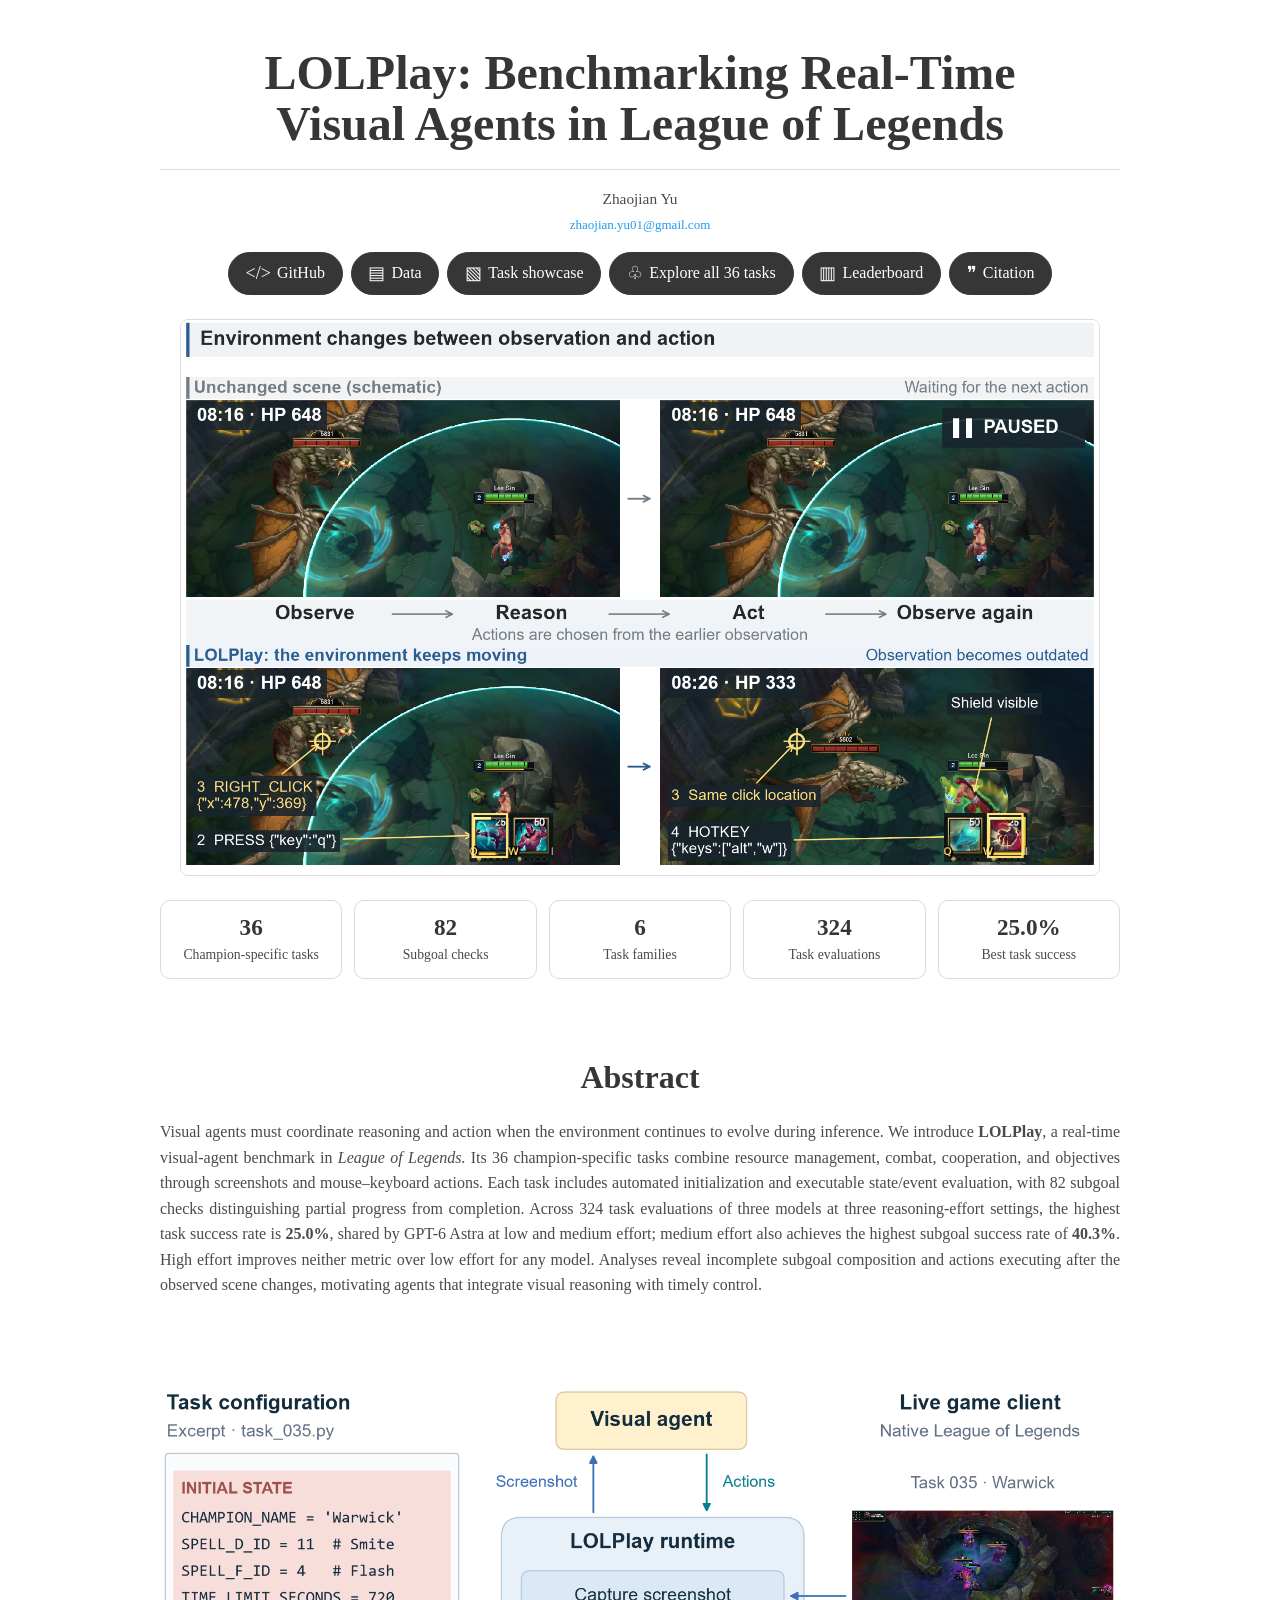
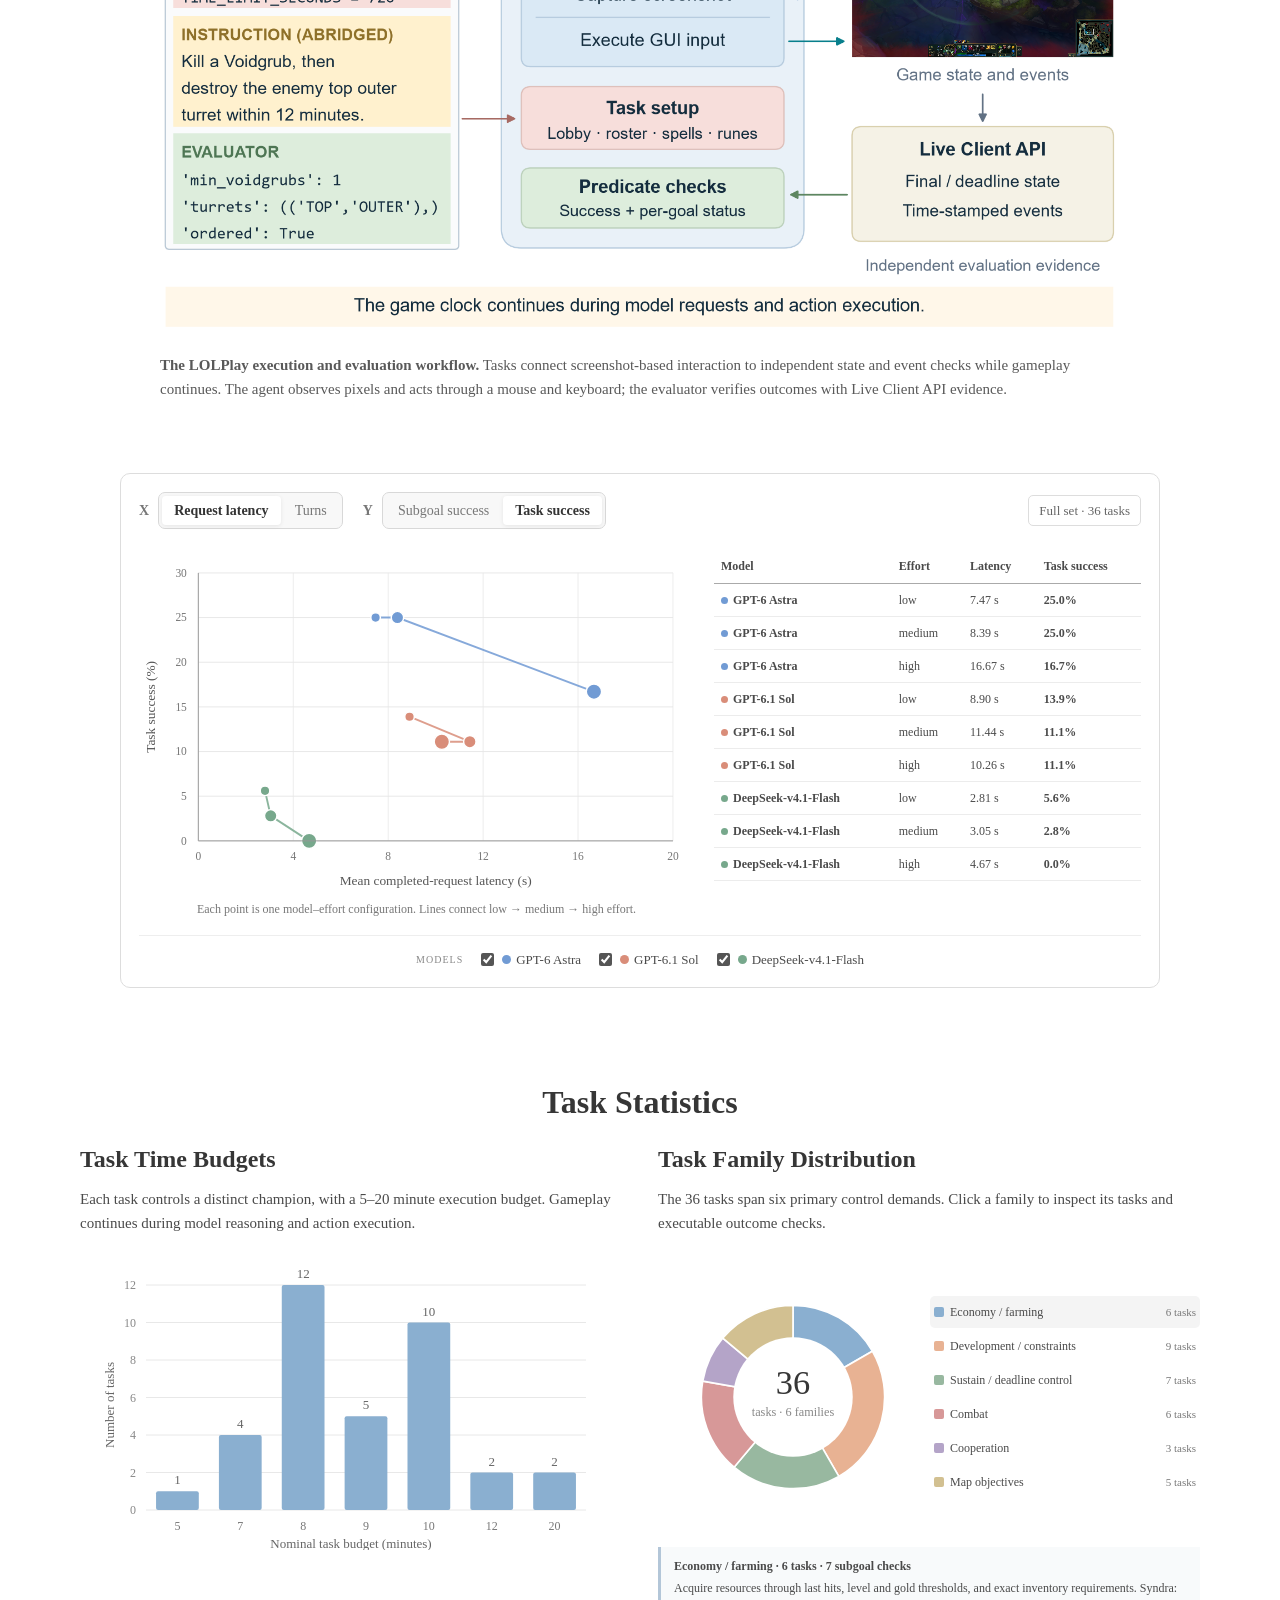
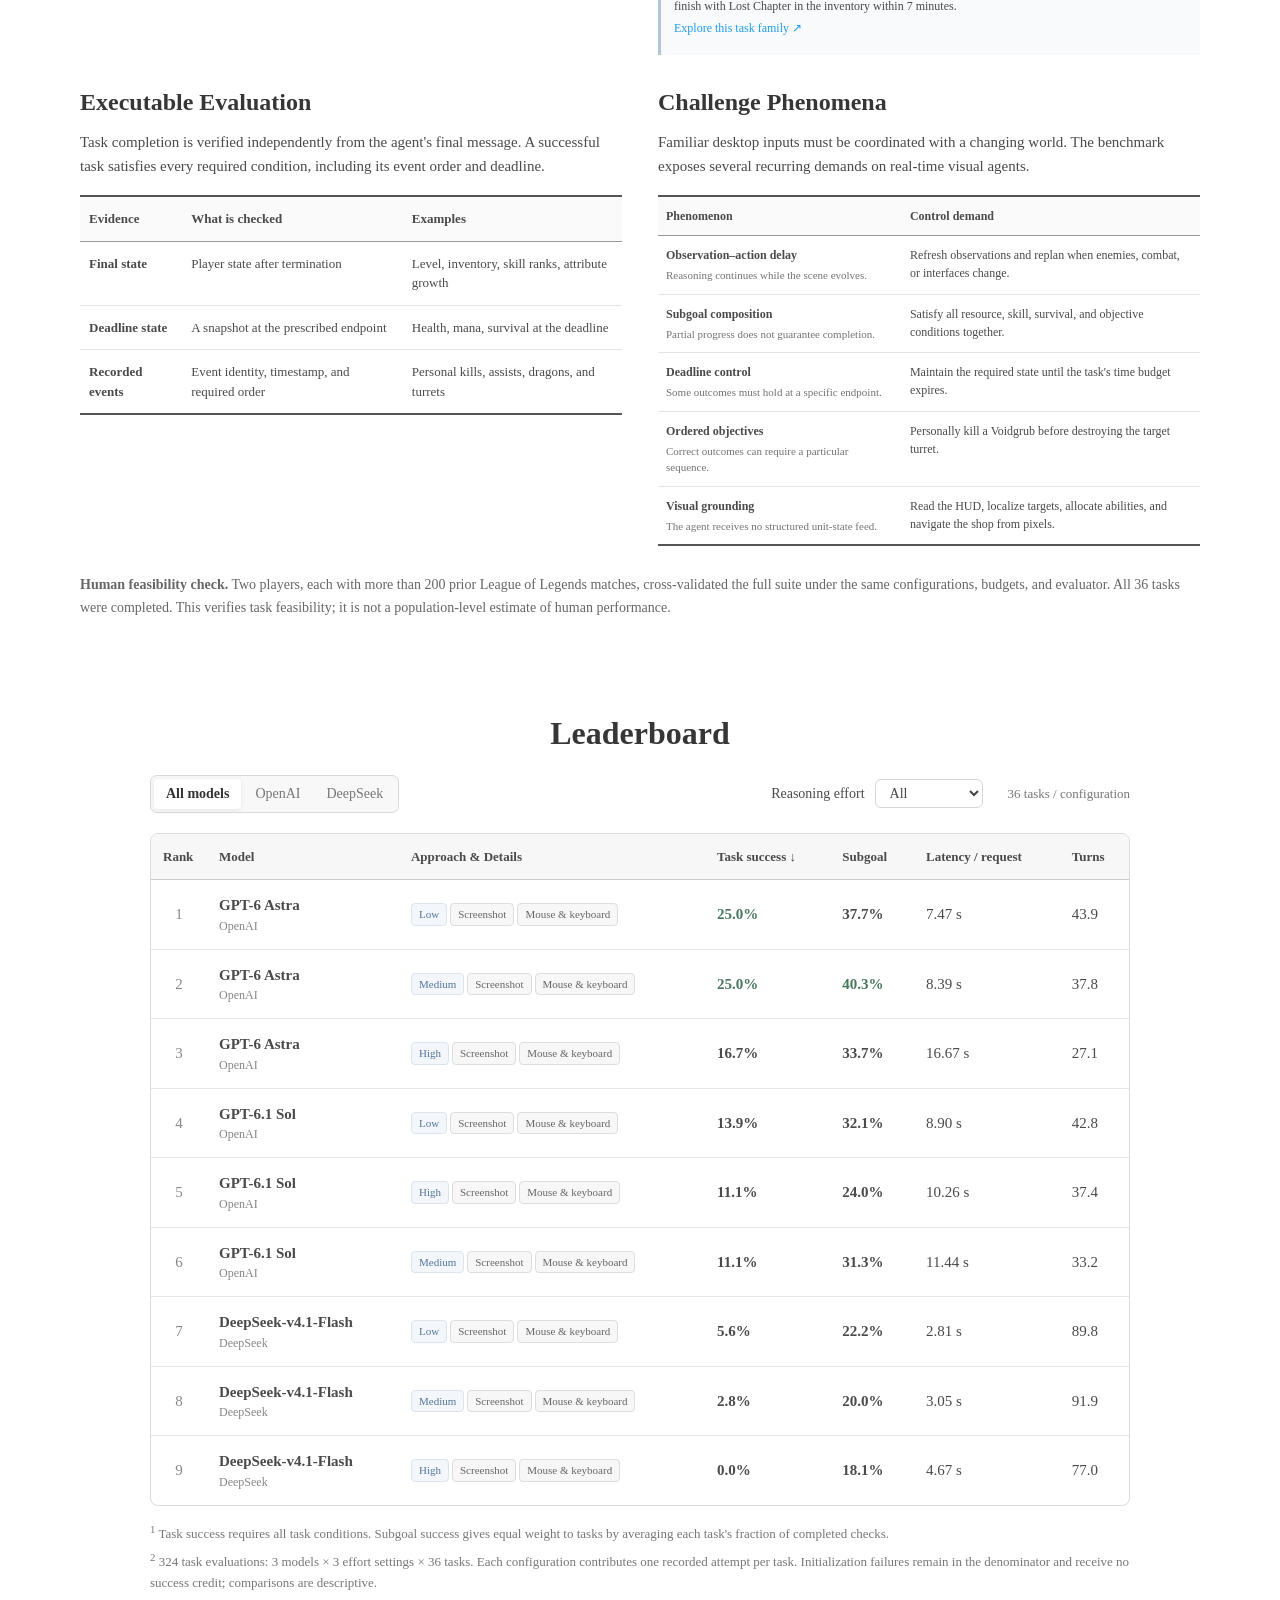
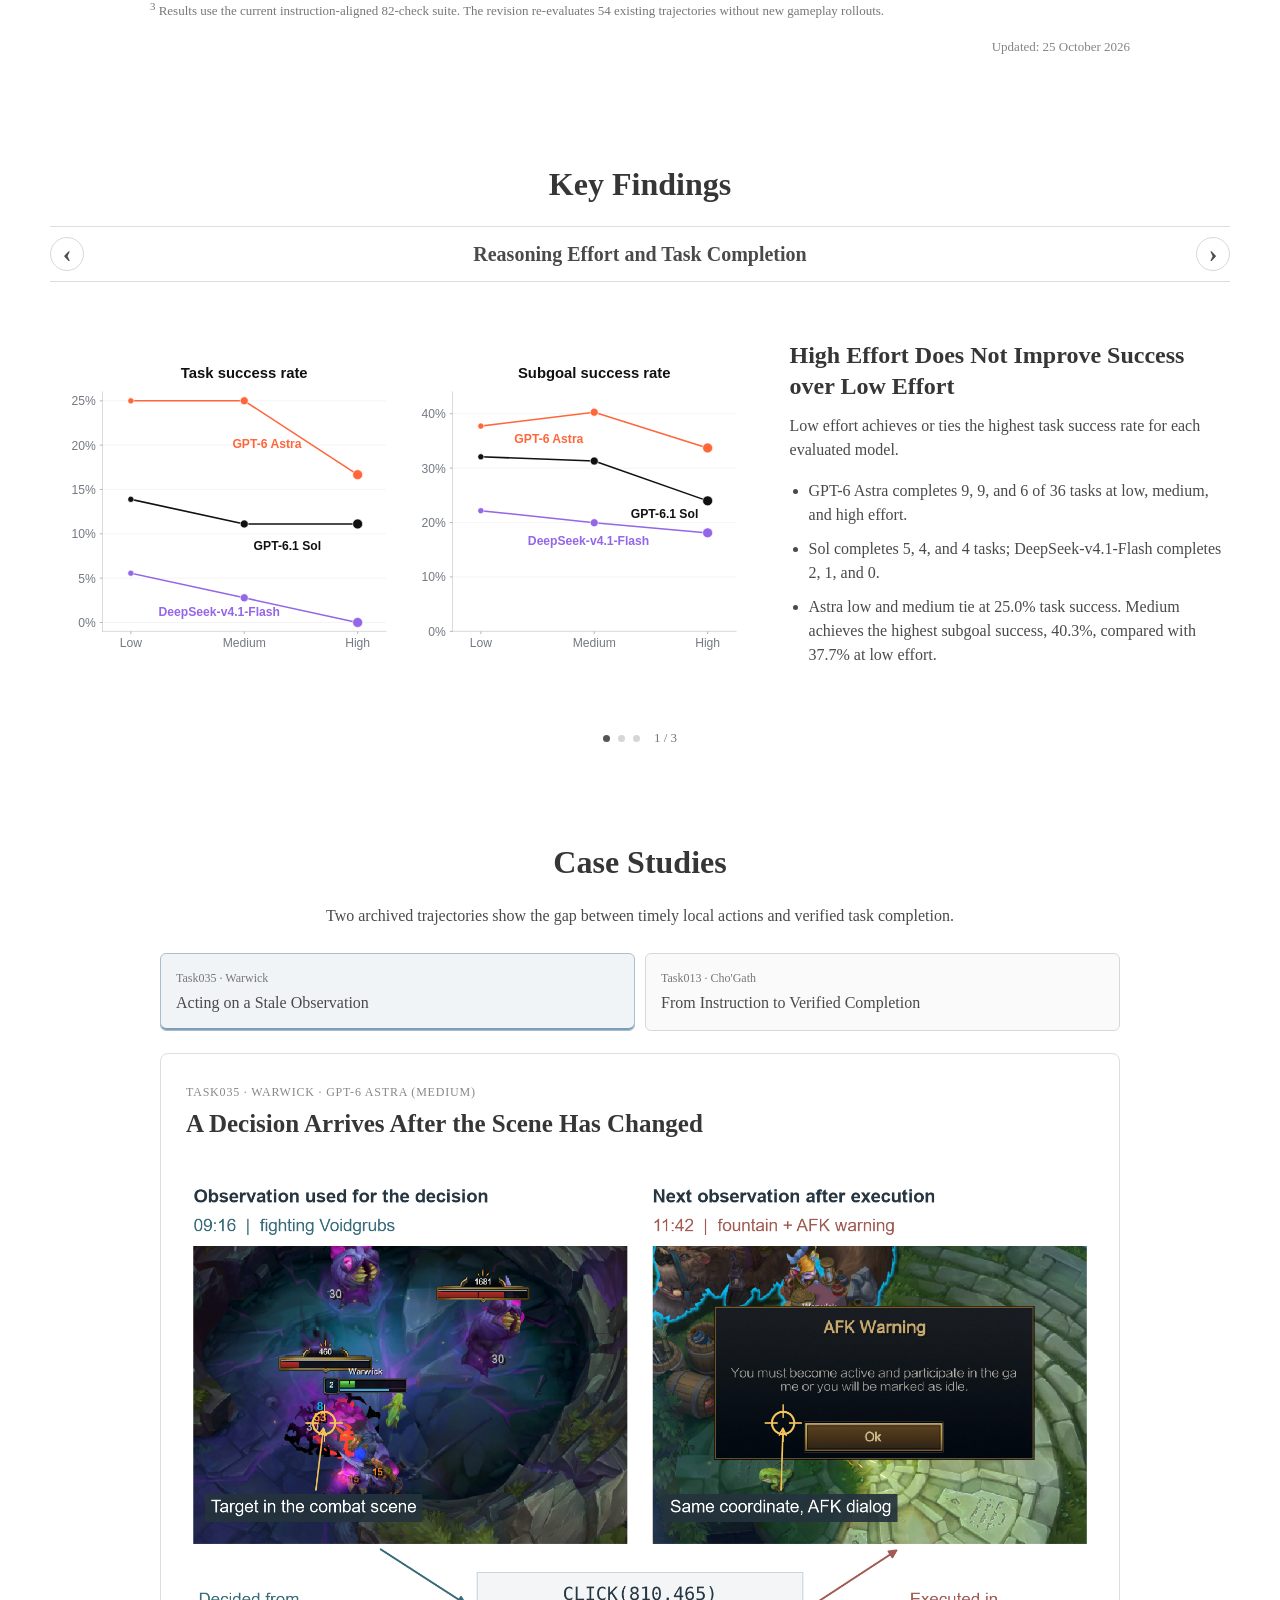
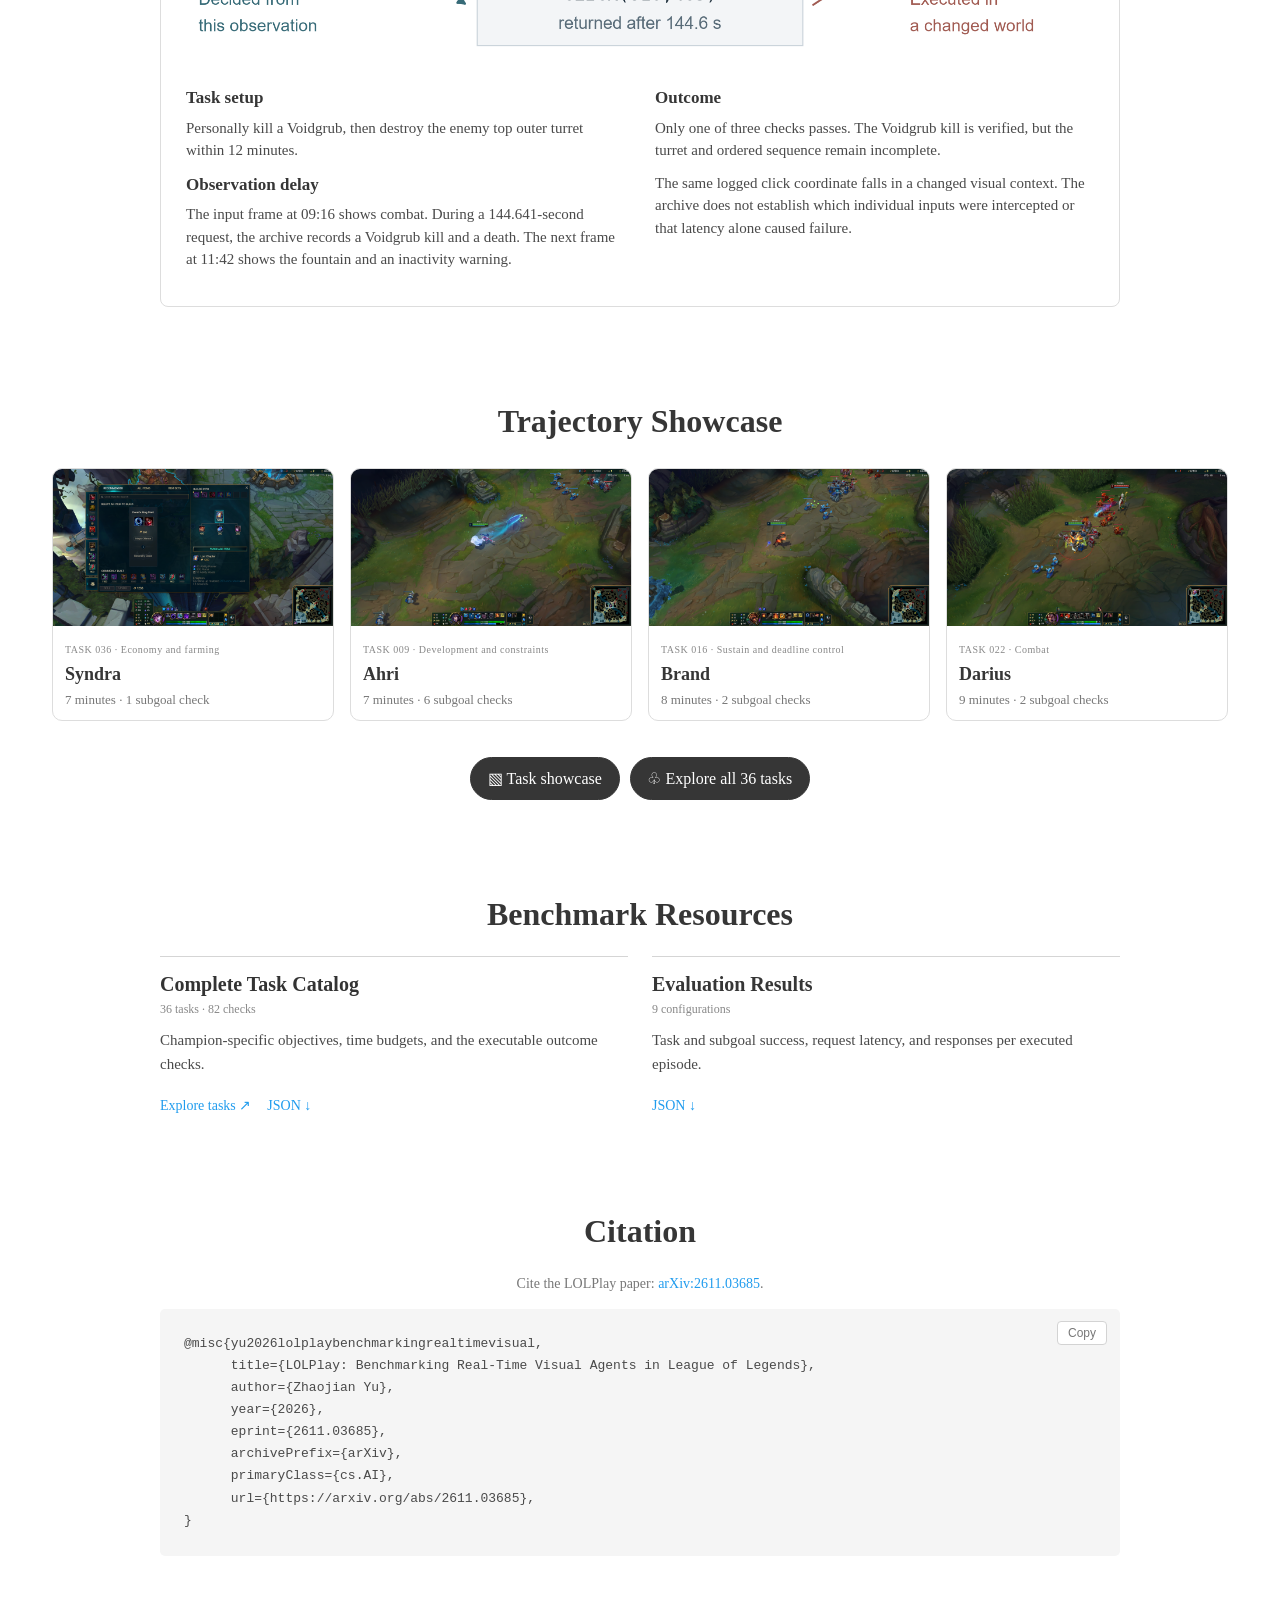
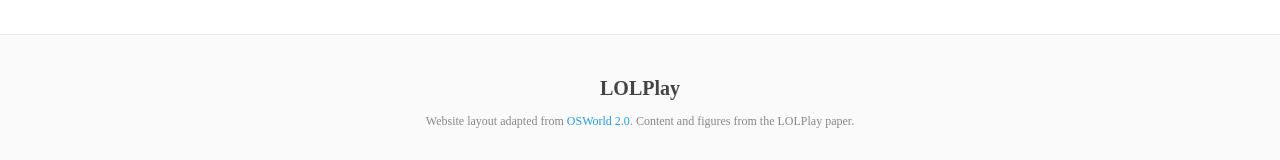
==== commit 5d754fff: "Use the official arXiv citation for LOLPlay" ====
--- a/index.html
+++ b/index.html
@@ -135,11 +135,14 @@
     <div class="container"><h2>Benchmark Resources</h2><div class="resource-grid"><article><h3><a href="task-showcase/#catalog">Complete Task Catalog</a><span>36 tasks · 82 checks</span></h3><p>Champion-specific objectives, time budgets, and the executable outcome checks.</p><a href="task-showcase/#catalog">Explore tasks ↗</a> <a href="data/tasks.json?v=20261025" download>JSON ↓</a></article><article><h3>Evaluation Results<span>9 configurations</span></h3><p>Task and subgoal success, request latency, and responses per executed episode.</p><a href="data/results.json?v=20261025" download>JSON ↓</a></article></div></div>
   </section>
 
-  <section class="section citation-section" id="citation"><div class="container"><h2>Citation</h2><p class="centered">Cite the current LOLPlay paper.</p><div class="citation-box"><button id="copy-citation" aria-label="Copy BibTeX citation">Copy</button><pre id="citation-text">@misc{yu2026lolplay,
-  title  = {LOLPlay: Benchmarking Real-Time Visual Agents
-            in League of Legends},
-  author = {Zhaojian Yu},
-  year   = {2026}
+  <section class="section citation-section" id="citation"><div class="container"><h2>Citation</h2><p class="centered">Cite the LOLPlay paper: <a href="https://arxiv.org/abs/2611.03685">arXiv:2611.03685</a>.</p><div class="citation-box"><button id="copy-citation" aria-label="Copy BibTeX citation">Copy</button><pre id="citation-text">@misc{yu2026lolplaybenchmarkingrealtimevisual,
+      title={LOLPlay: Benchmarking Real-Time Visual Agents in League of Legends},
+      author={Zhaojian Yu},
+      year={2026},
+      eprint={2611.03685},
+      archivePrefix={arXiv},
+      primaryClass={cs.AI},
+      url={https://arxiv.org/abs/2611.03685},
 }</pre></div><span id="copy-status" class="sr-only" aria-live="polite"></span></div></section>
 </main>
 <footer><a href="#top">LOLPlay</a><p>Website layout adapted from <a href="https://osworld-v2.xlang.ai/" target="_blank" rel="noopener">OSWorld 2.0</a>. Content and figures from the LOLPlay paper.</p></footer>
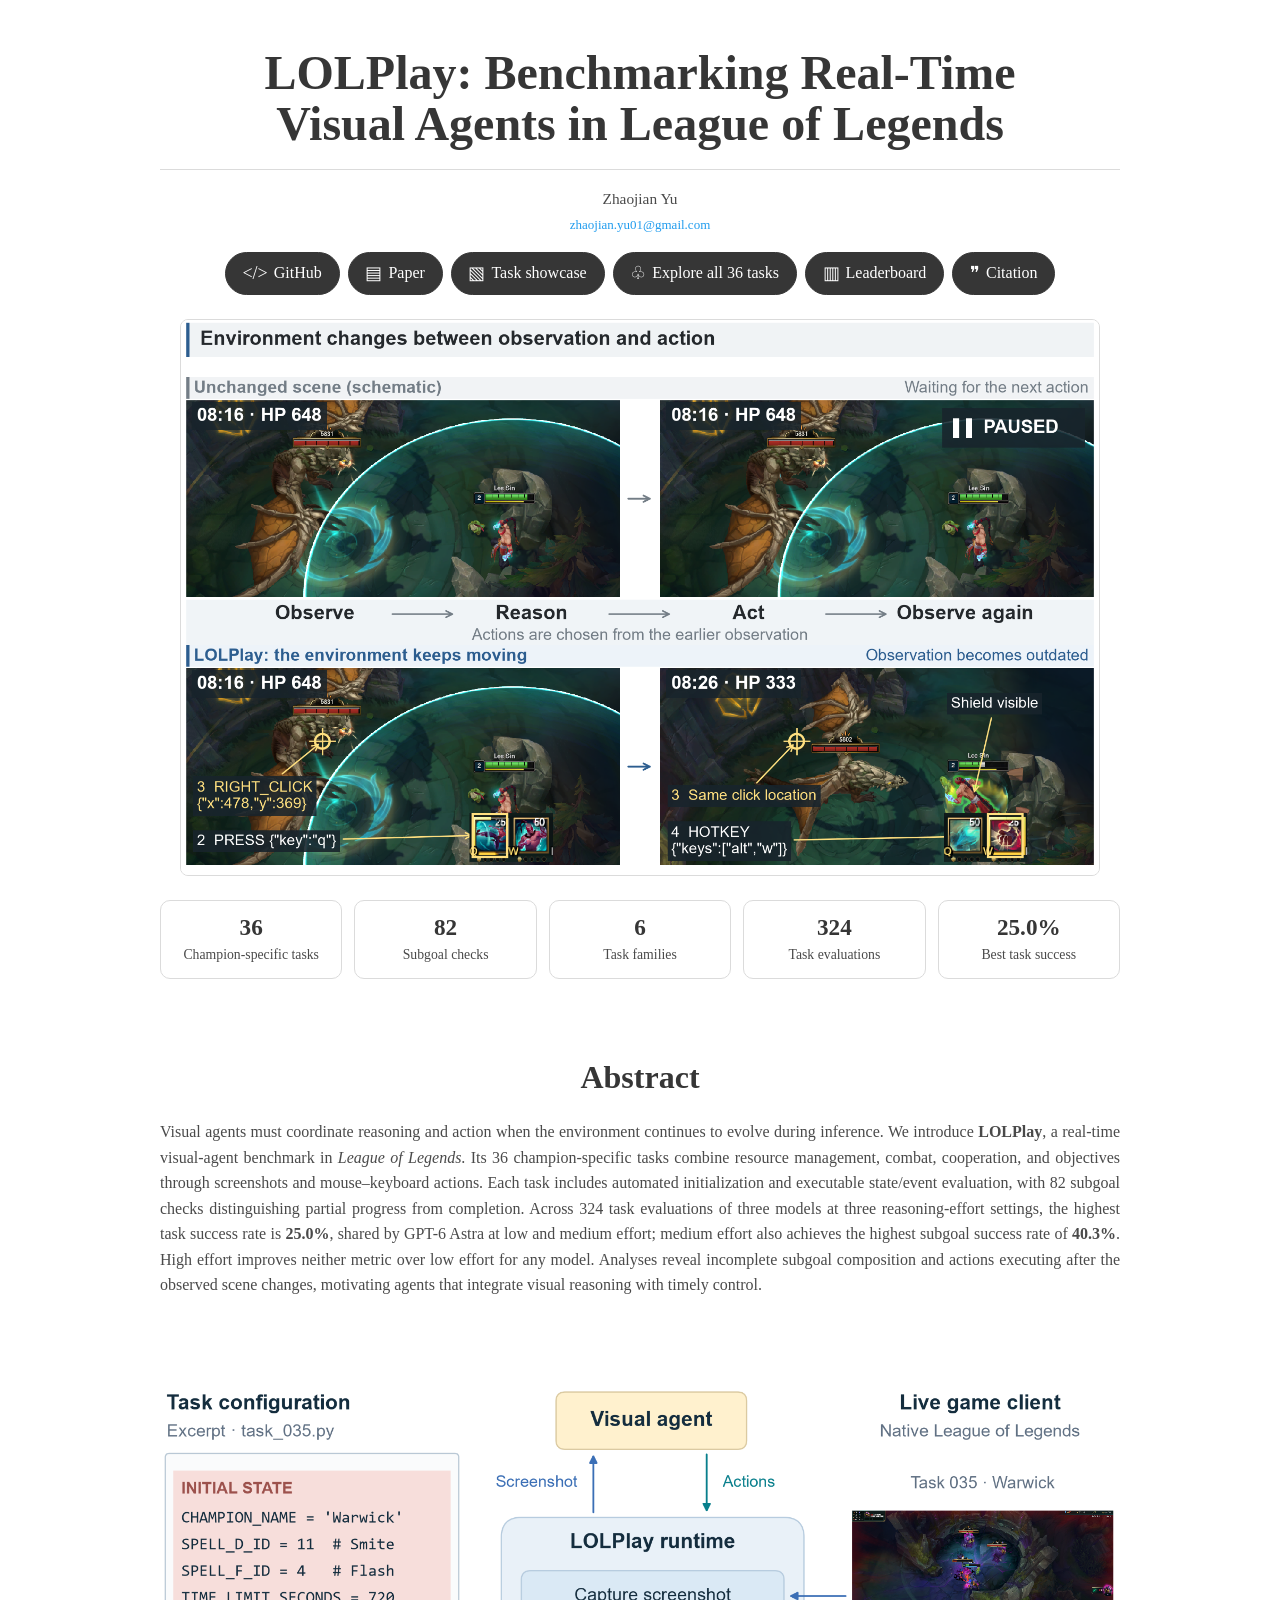
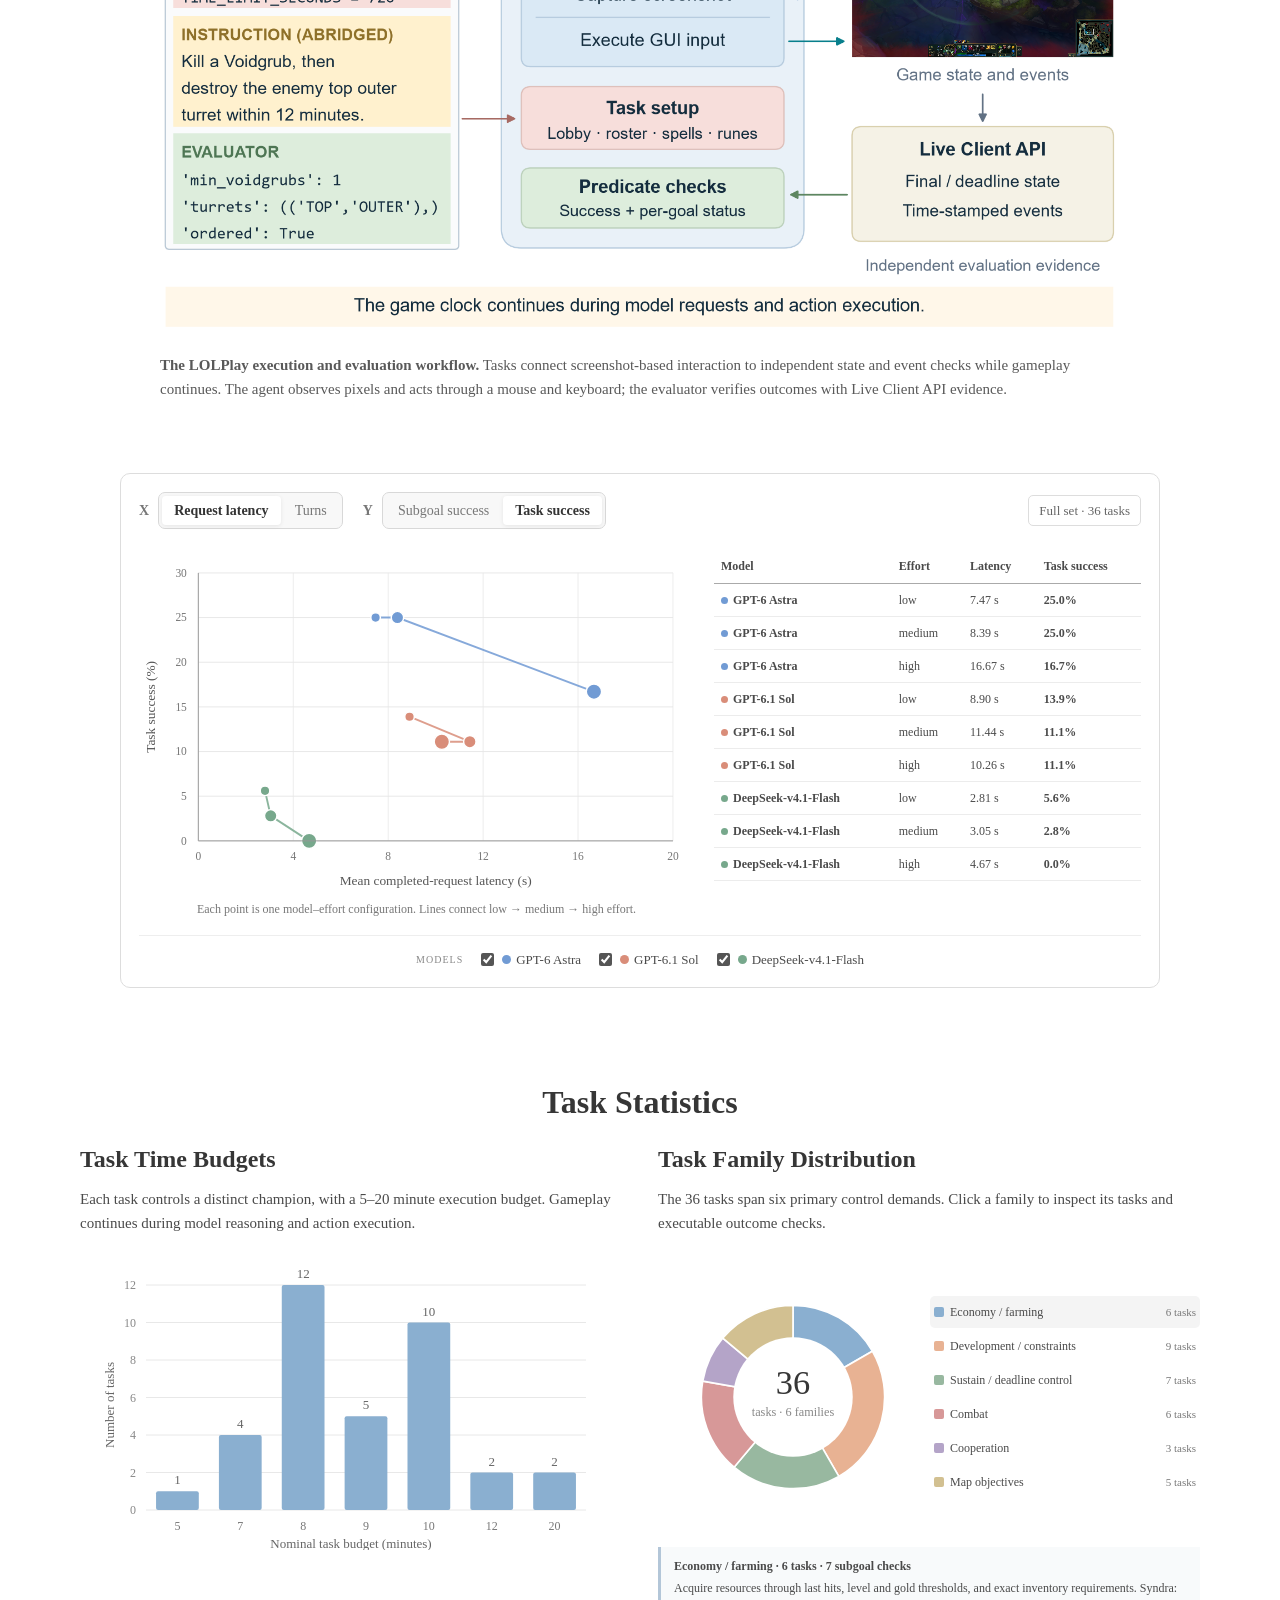
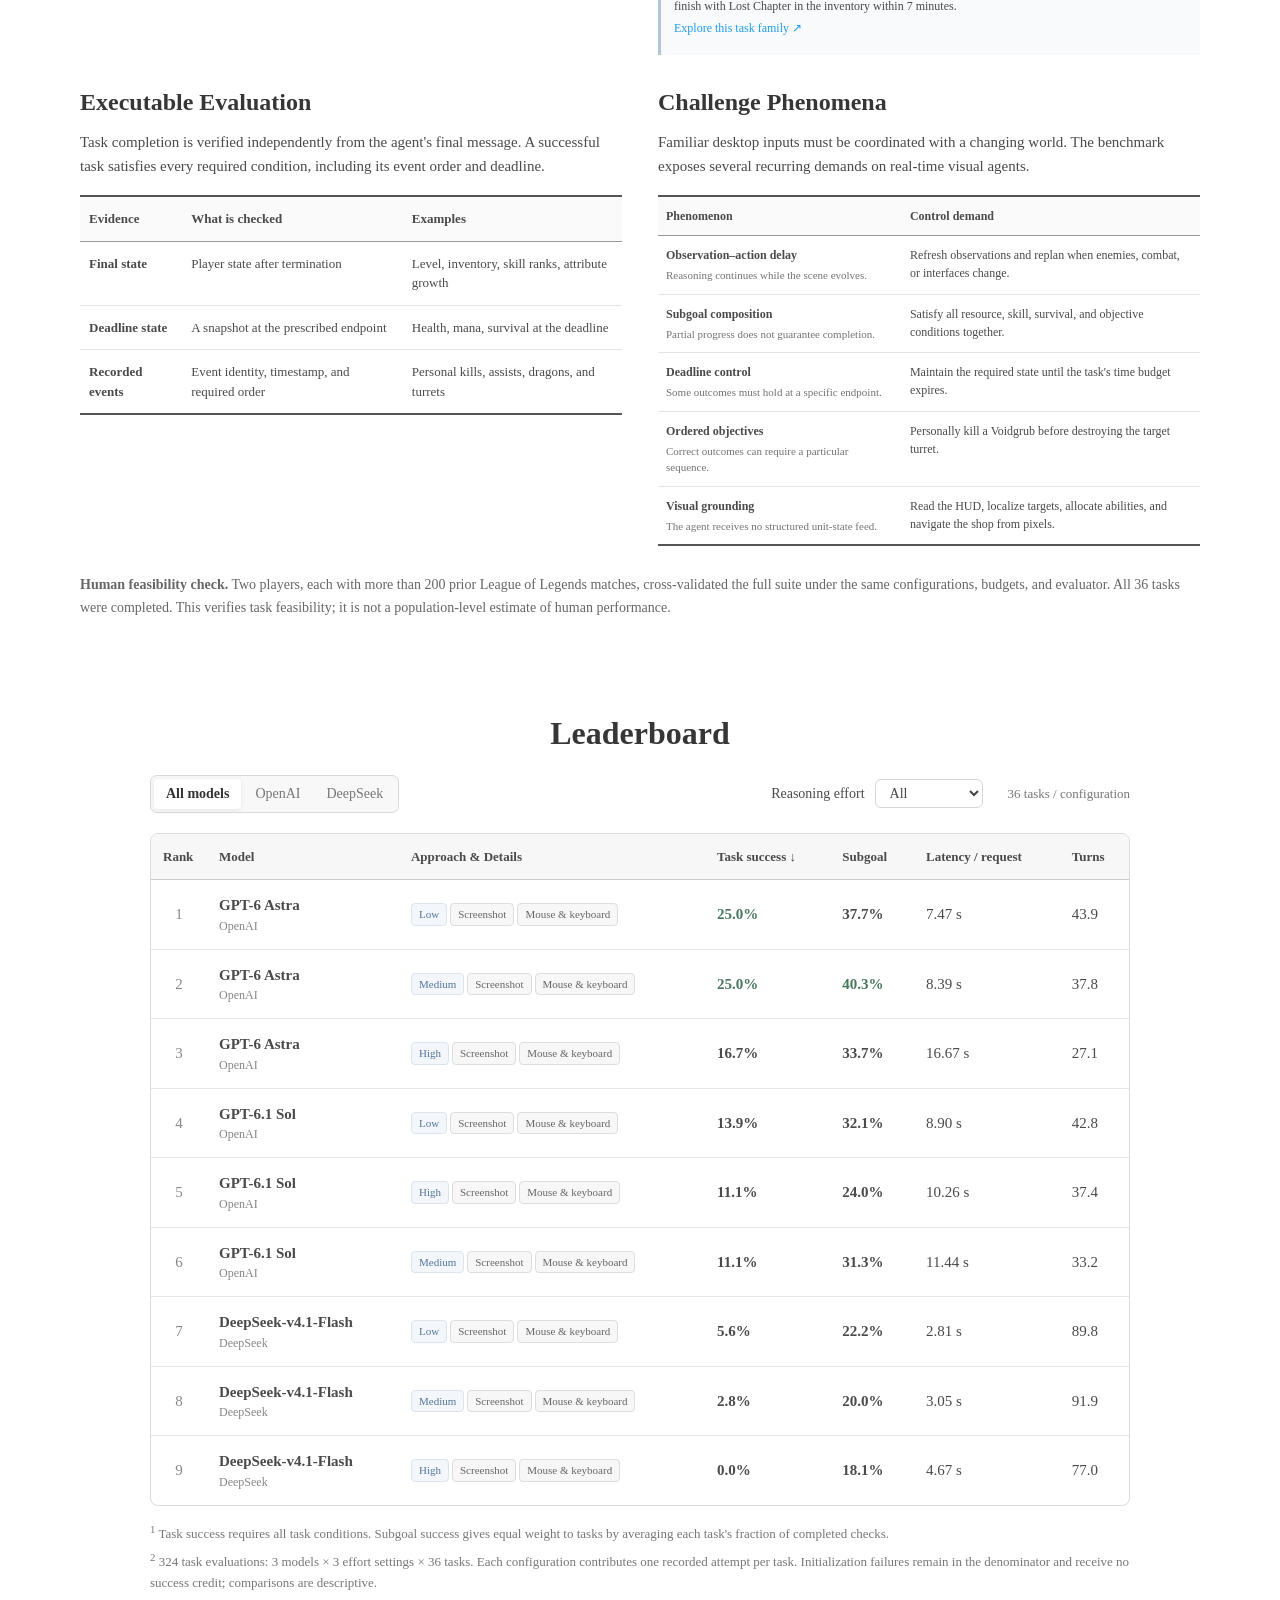
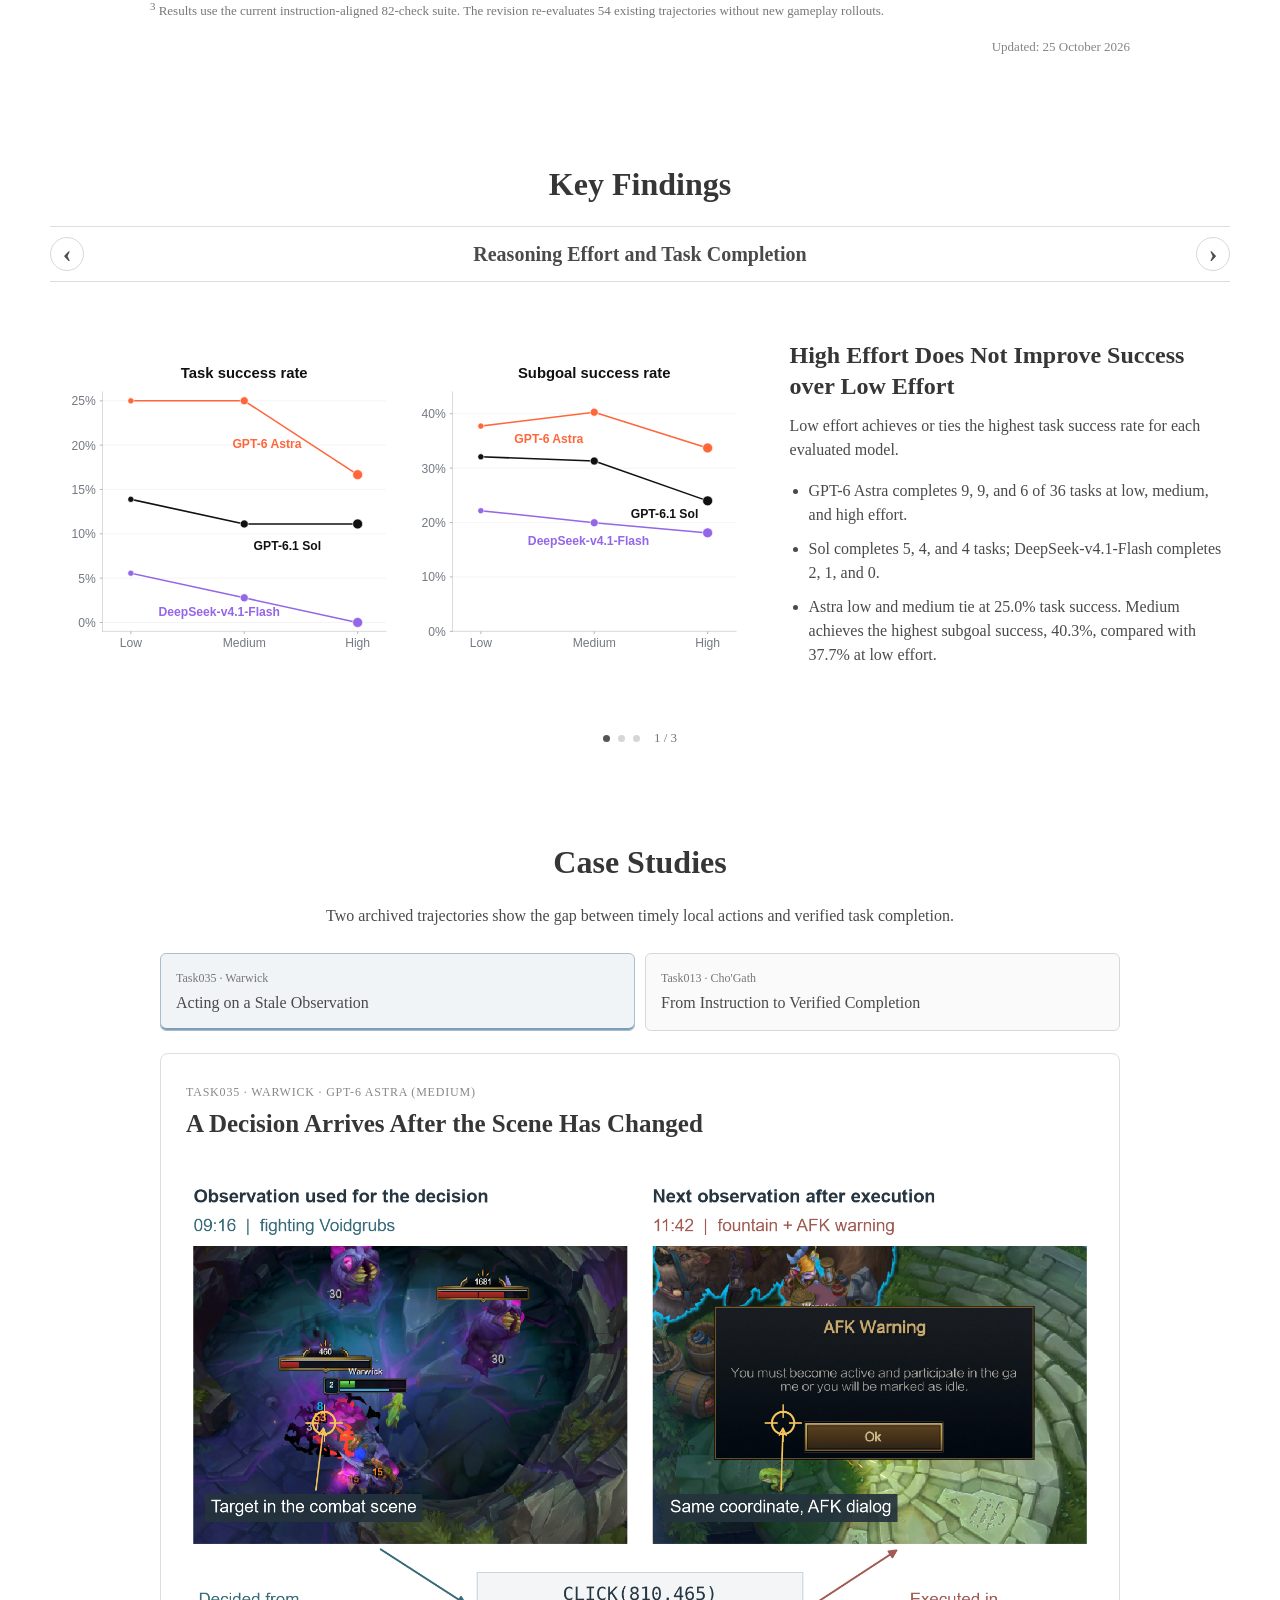
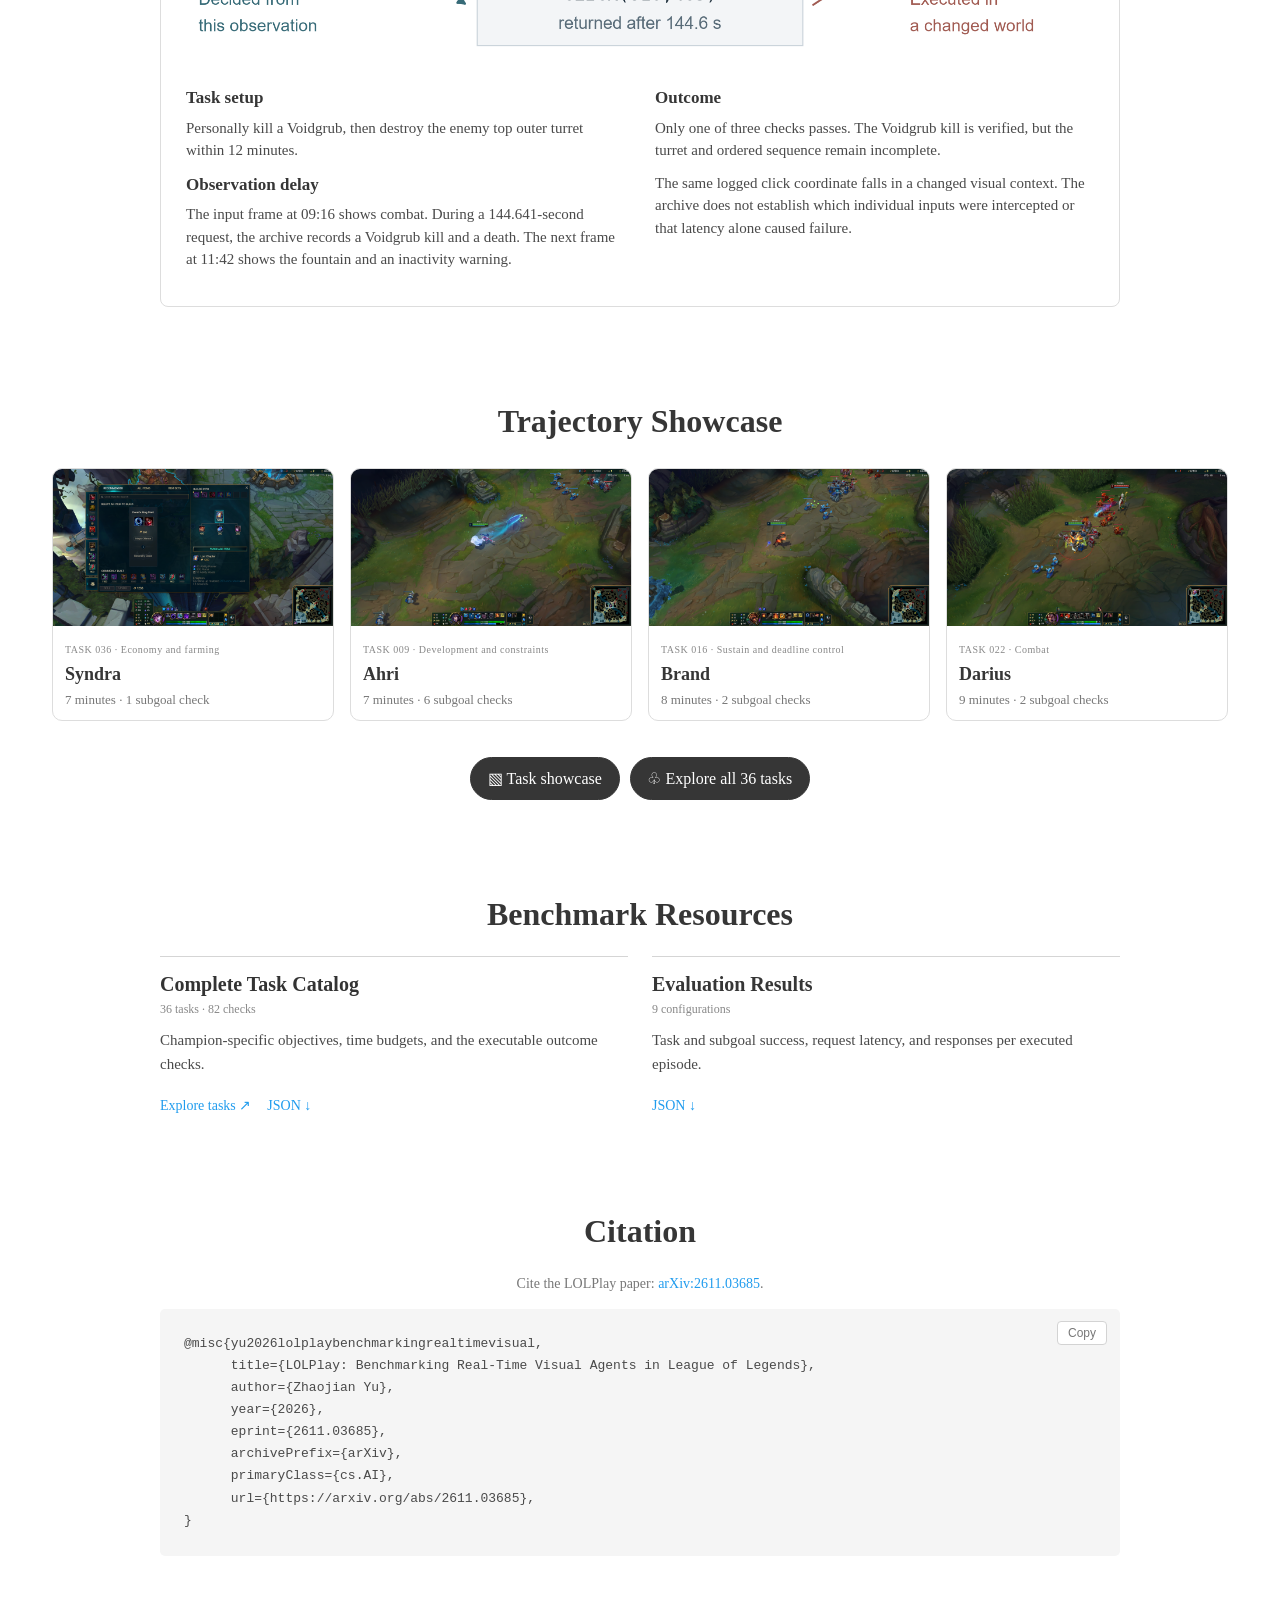
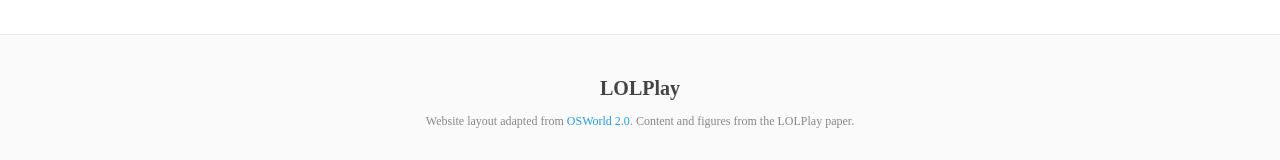
==== commit bd98a540: "Replace homepage Data button with arXiv Paper link" ====
--- a/index.html
+++ b/index.html
@@ -20,7 +20,7 @@
       <div class="publication-links" aria-label="Project resources">
         
         <a class="pill" href="https://github.com/answers111/LOLPlay" target="_blank" rel="noopener"><span aria-hidden="true">&lt;/&gt;</span> GitHub</a>
-        <a class="pill" href="data/results.csv?v=20261025" download><span aria-hidden="true">▤</span> Data</a>
+        <a class="pill" href="https://arxiv.org/abs/2611.03685" target="_blank" rel="noopener"><span aria-hidden="true">▤</span> Paper</a>
         <a class="pill" href="task-showcase/"><span aria-hidden="true">▧</span> Task showcase</a>
         <a class="pill" href="task-showcase/#catalog"><span aria-hidden="true">♧</span> Explore all 36 tasks</a>
         <a class="pill" href="#leaderboard"><span aria-hidden="true">▥</span> Leaderboard</a>
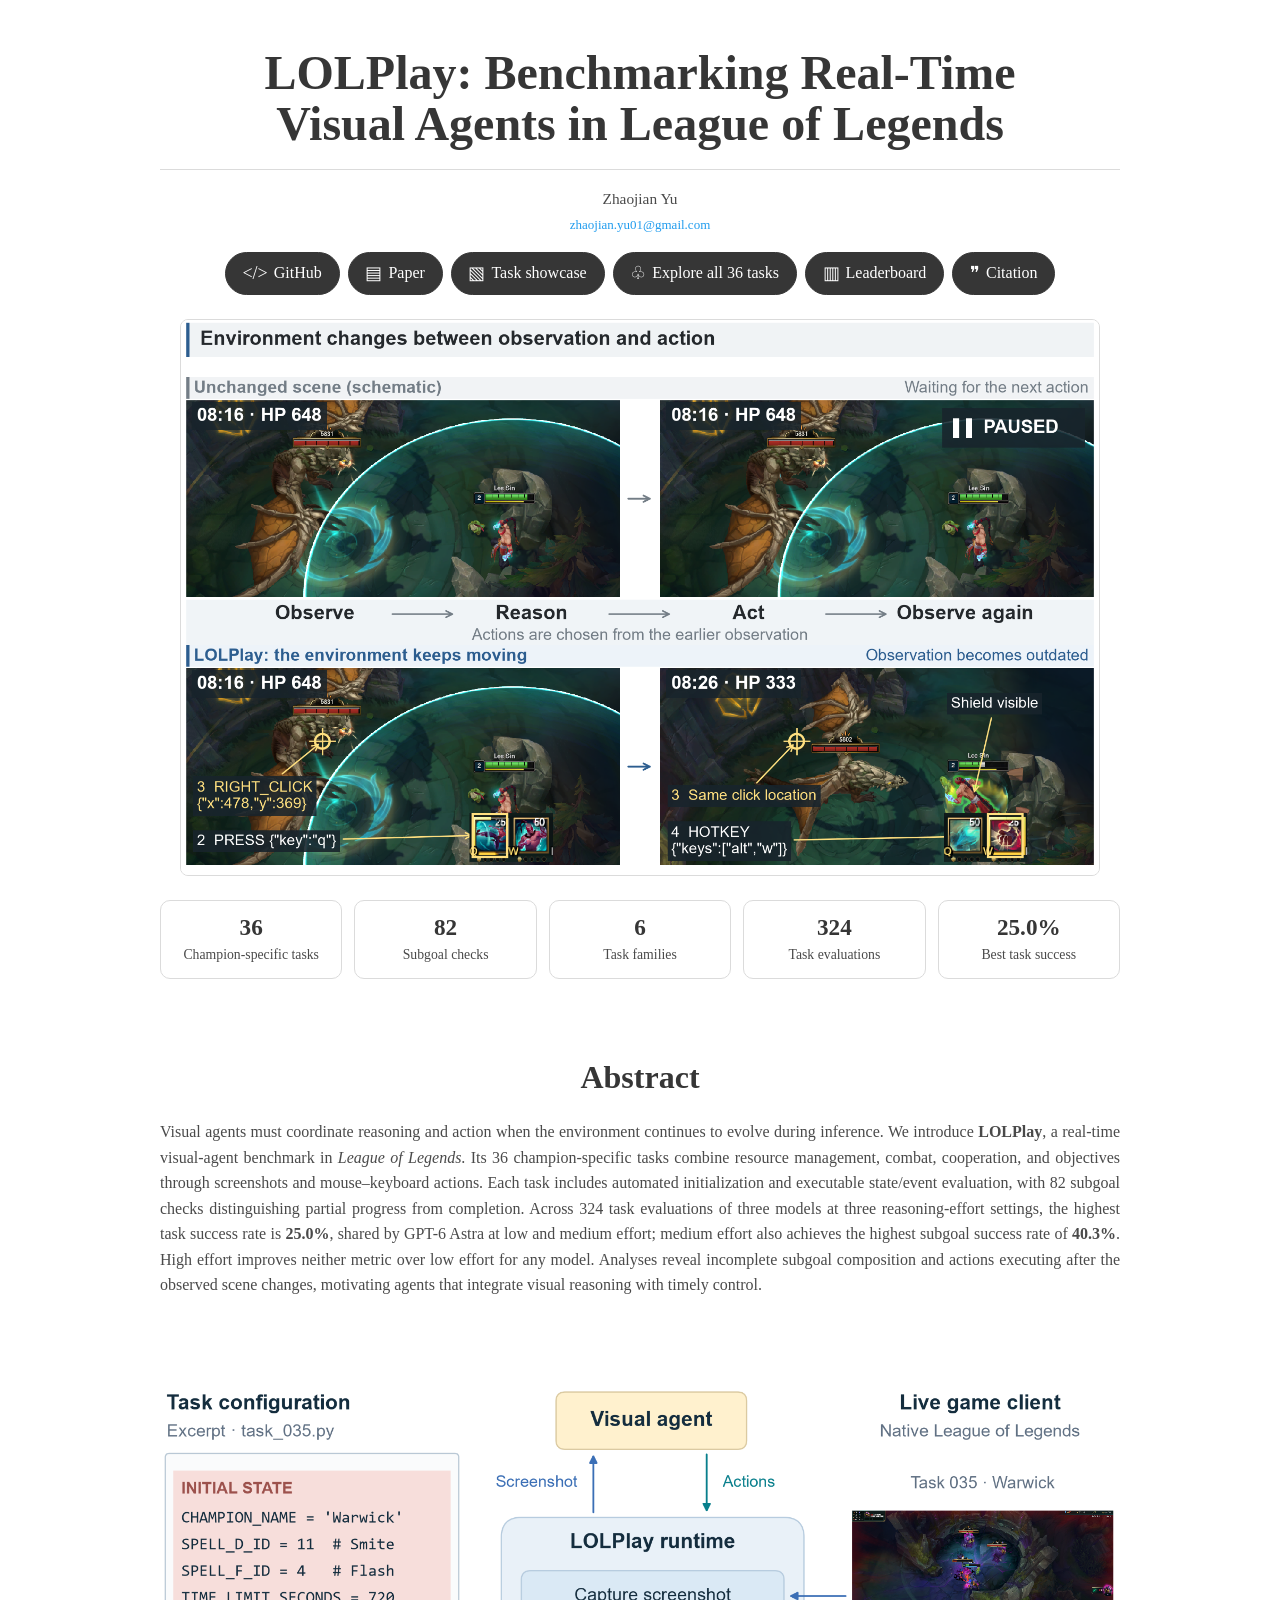
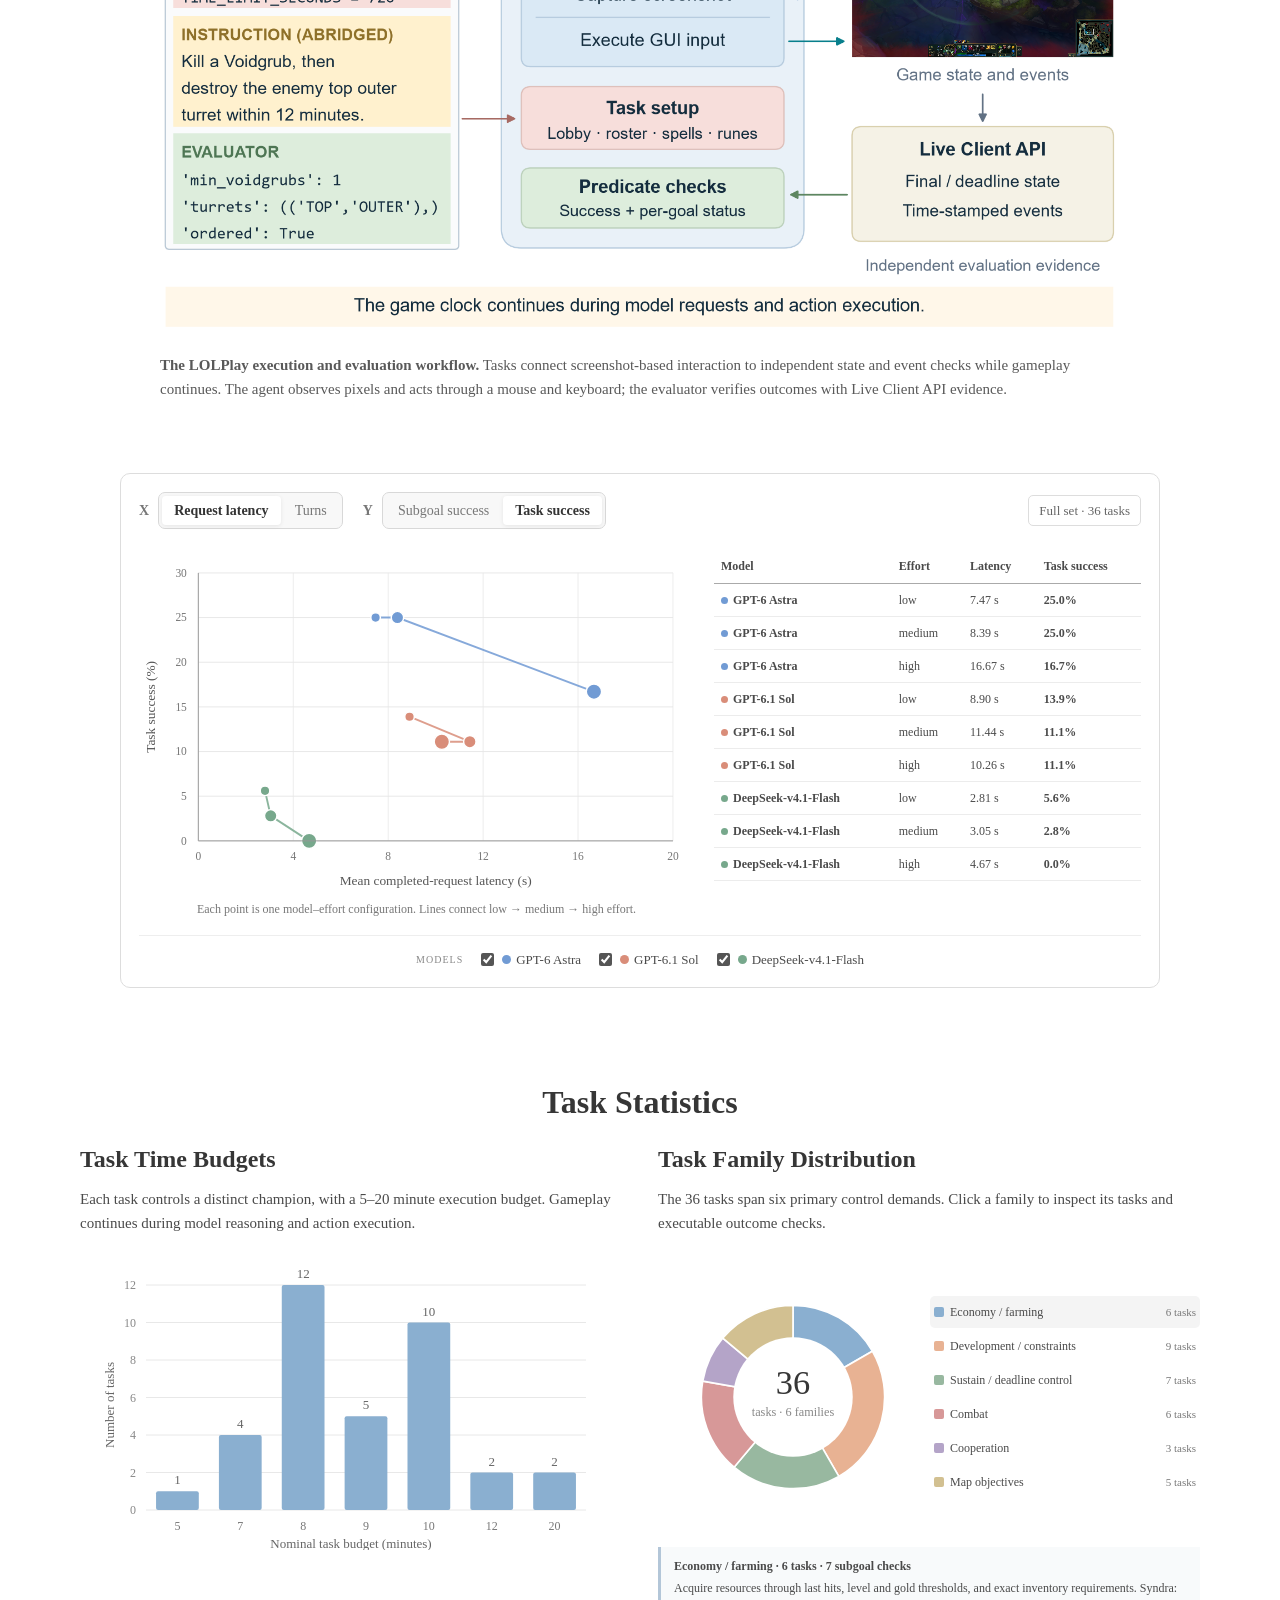
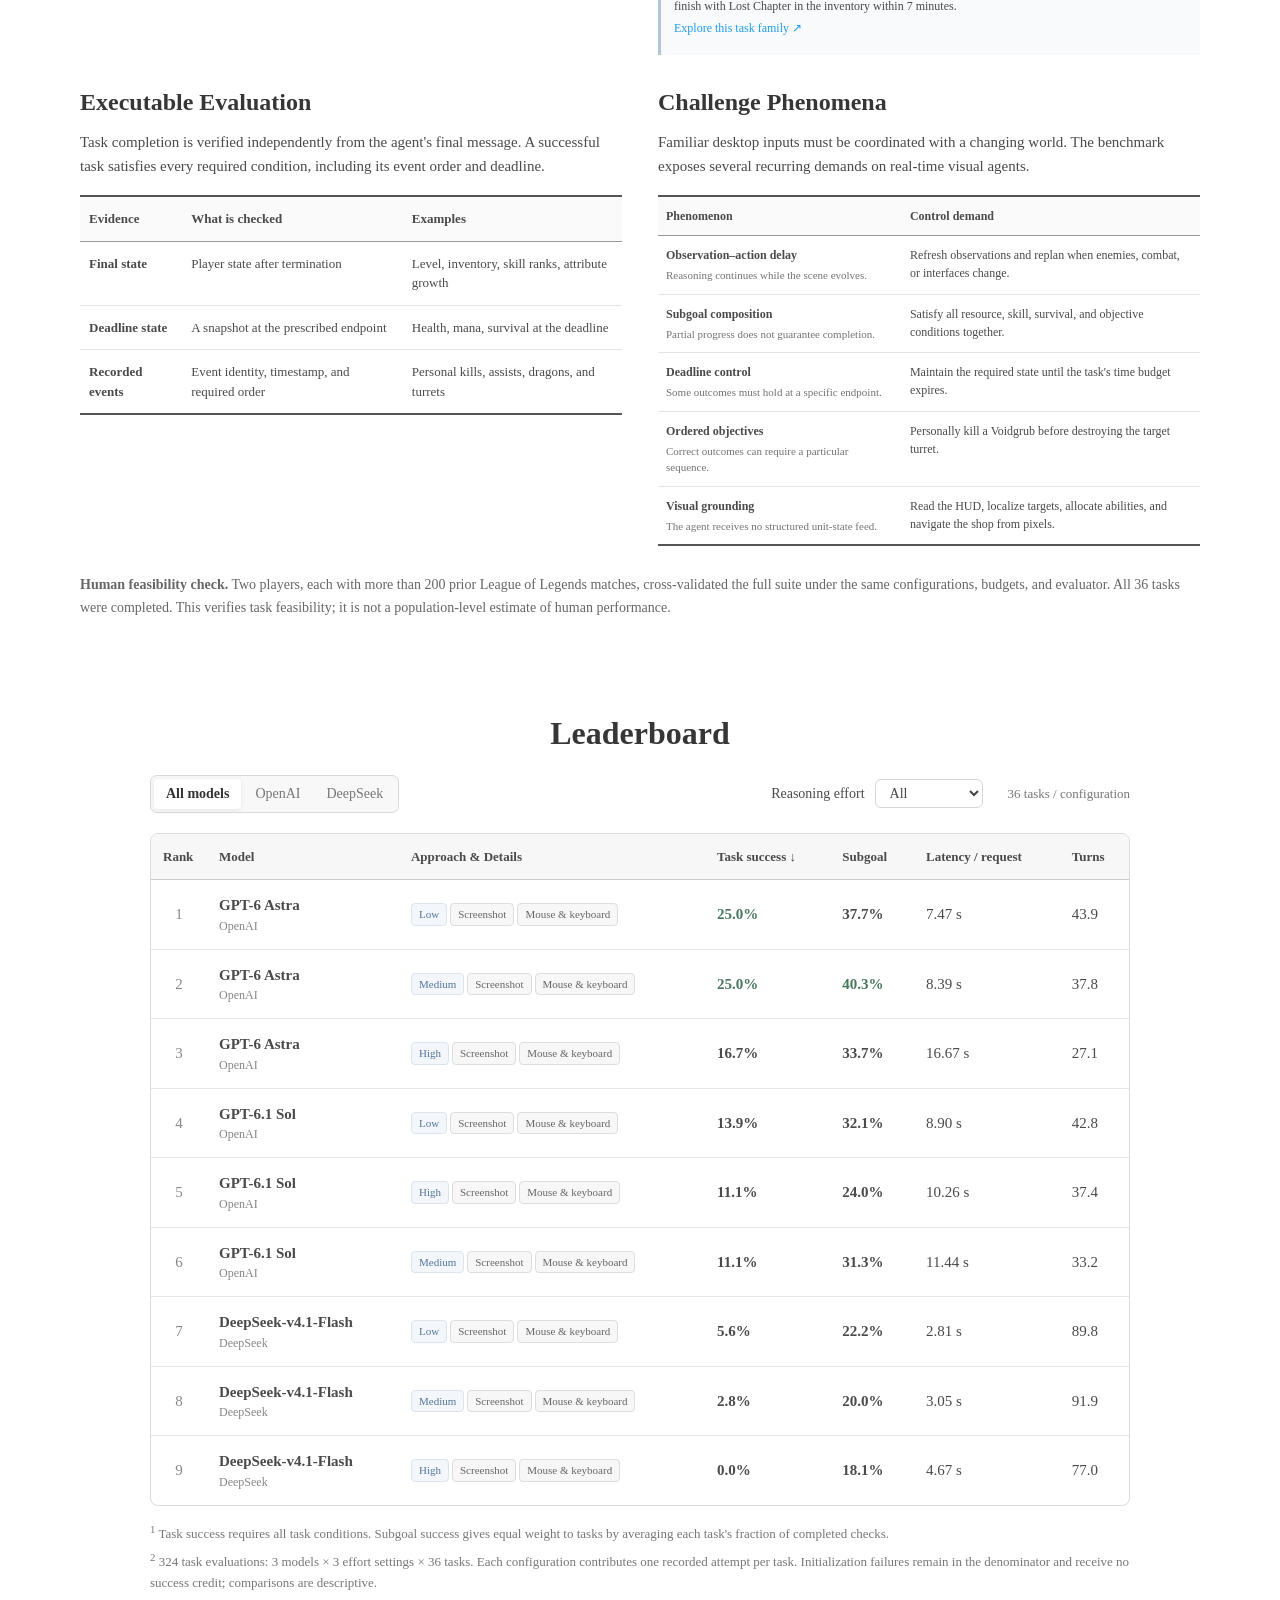
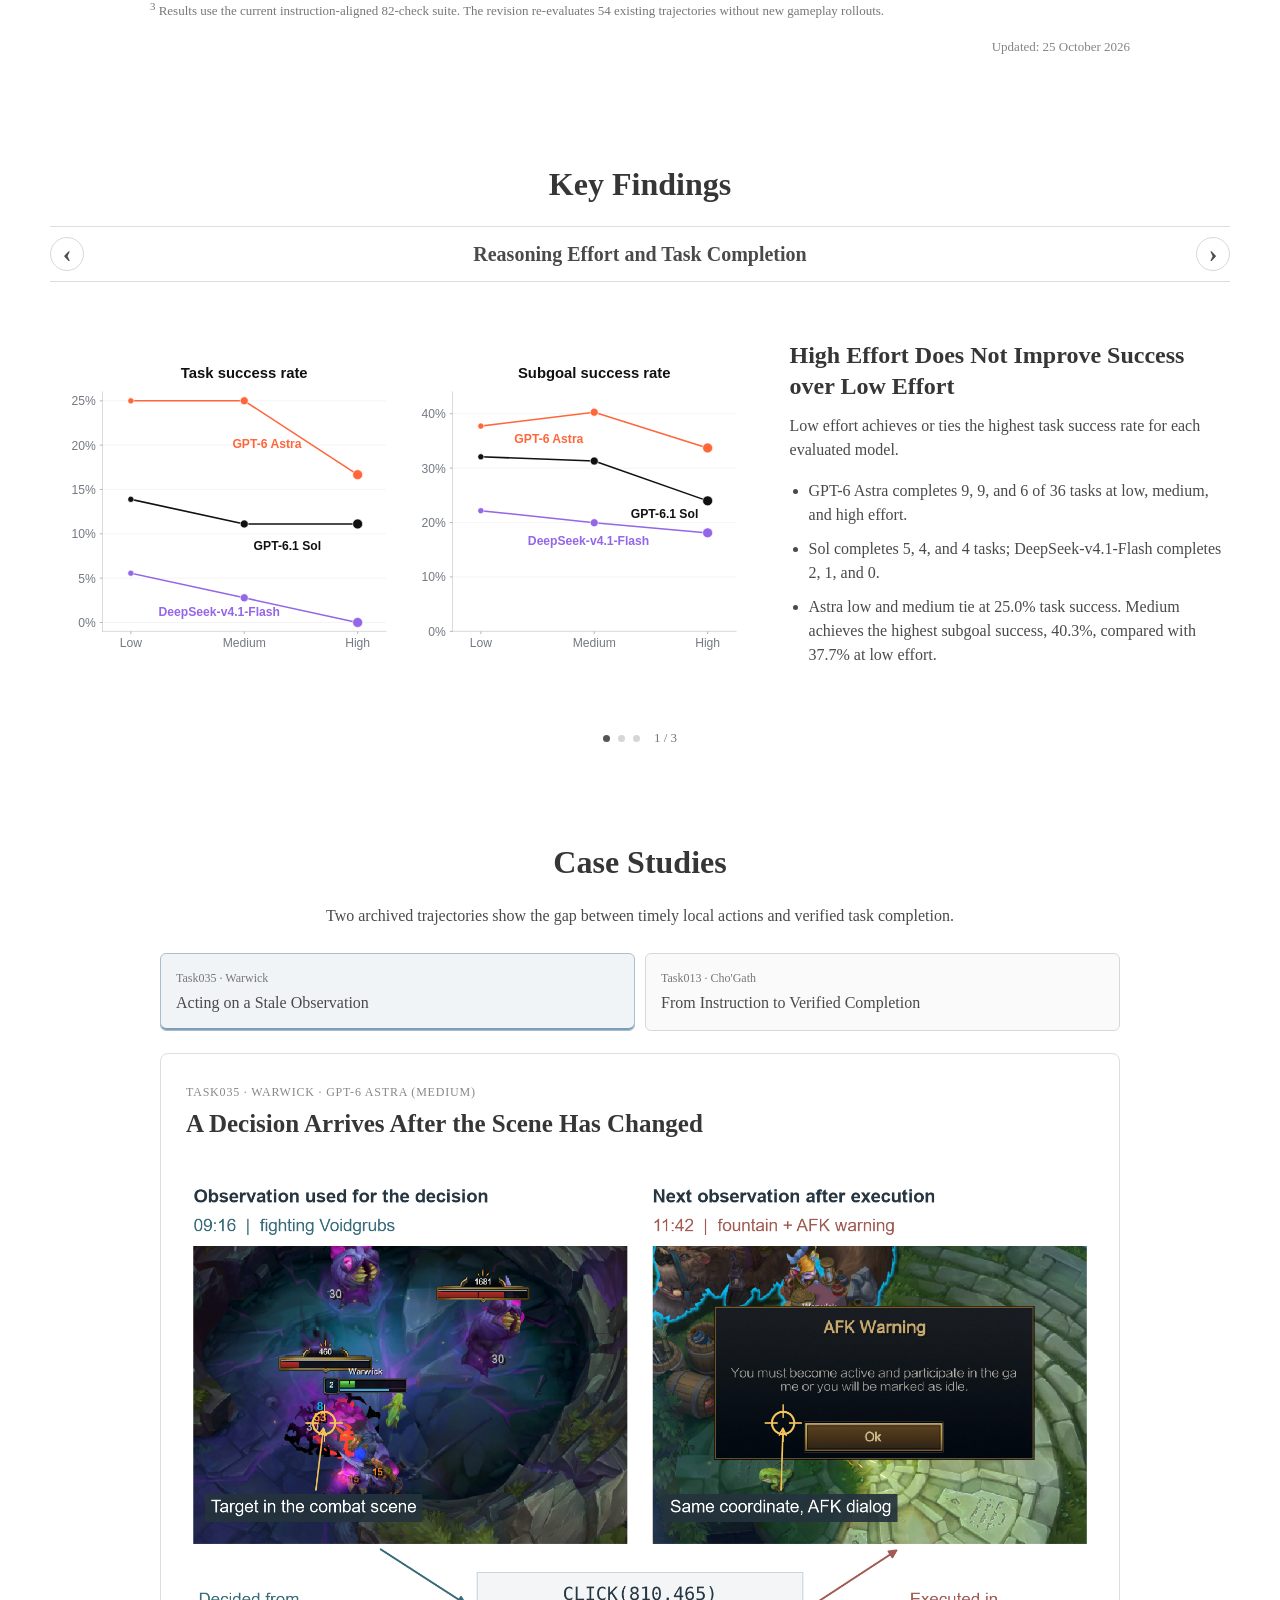
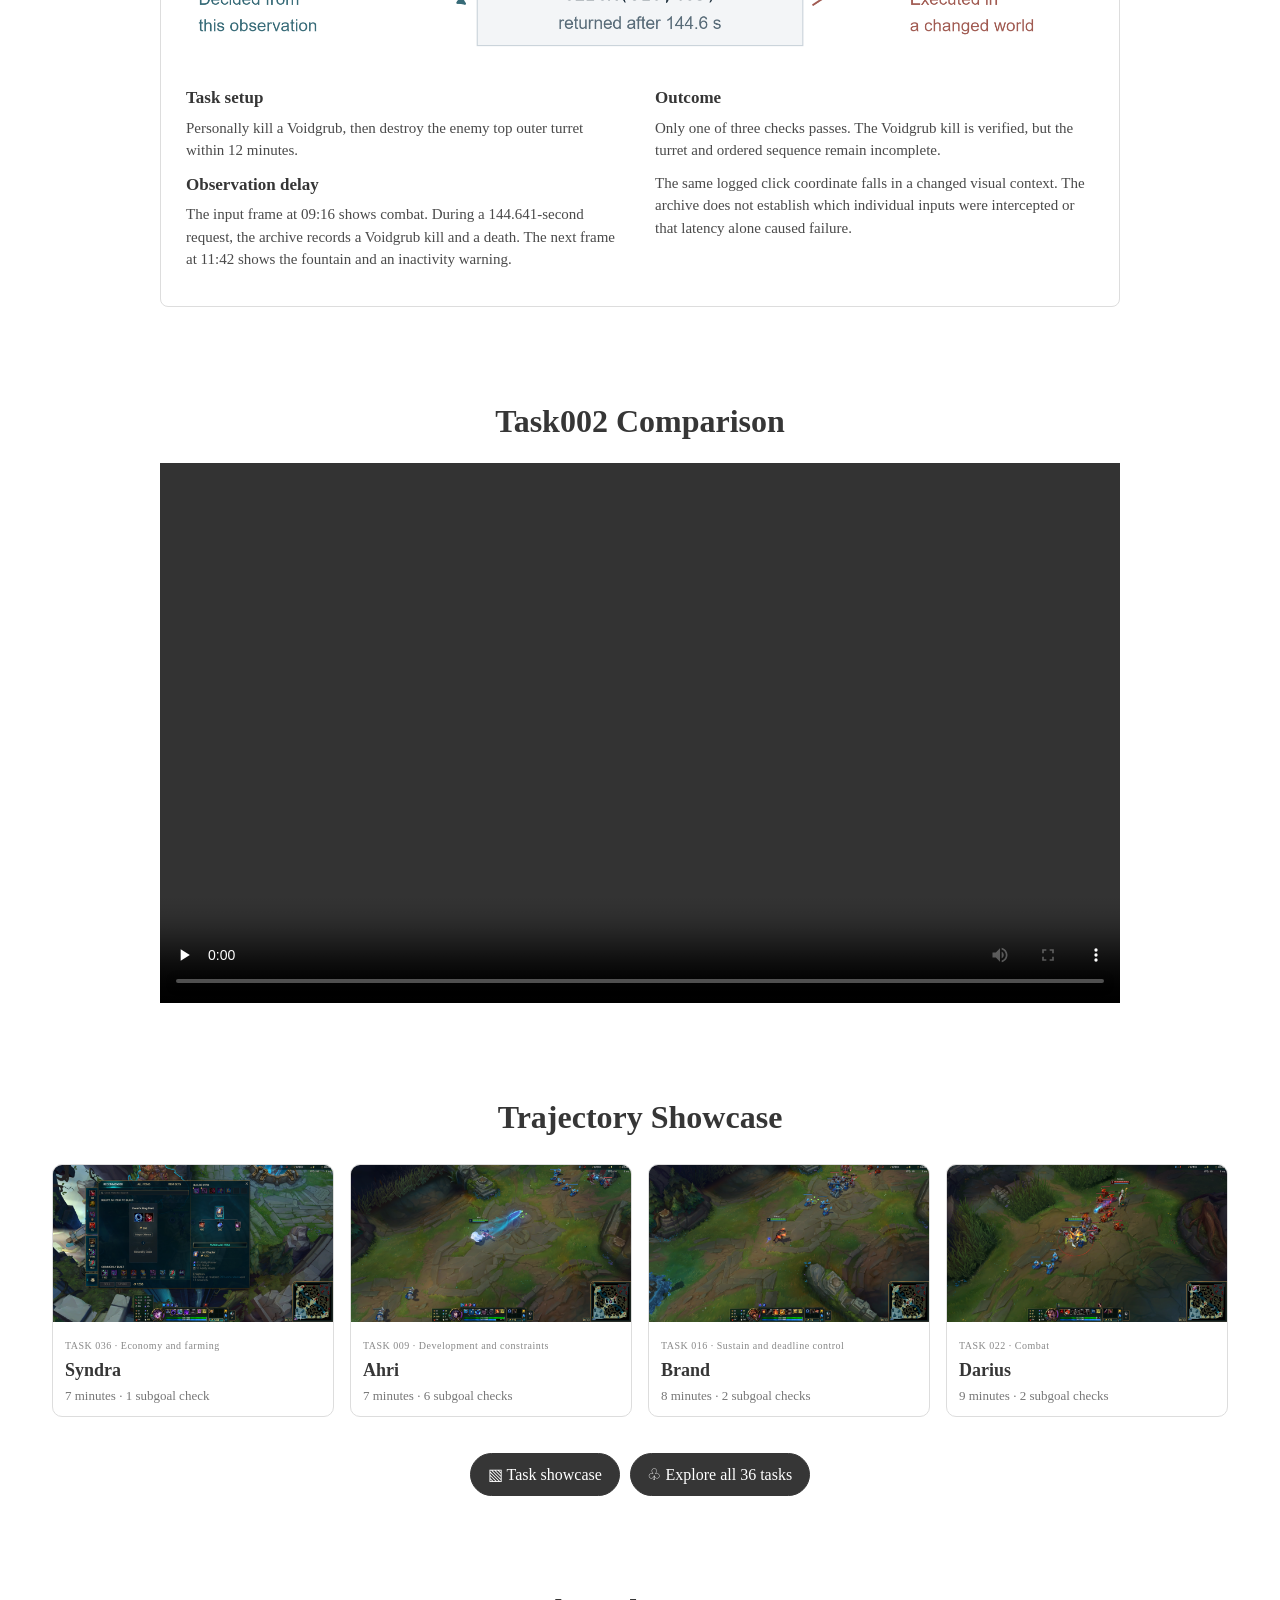
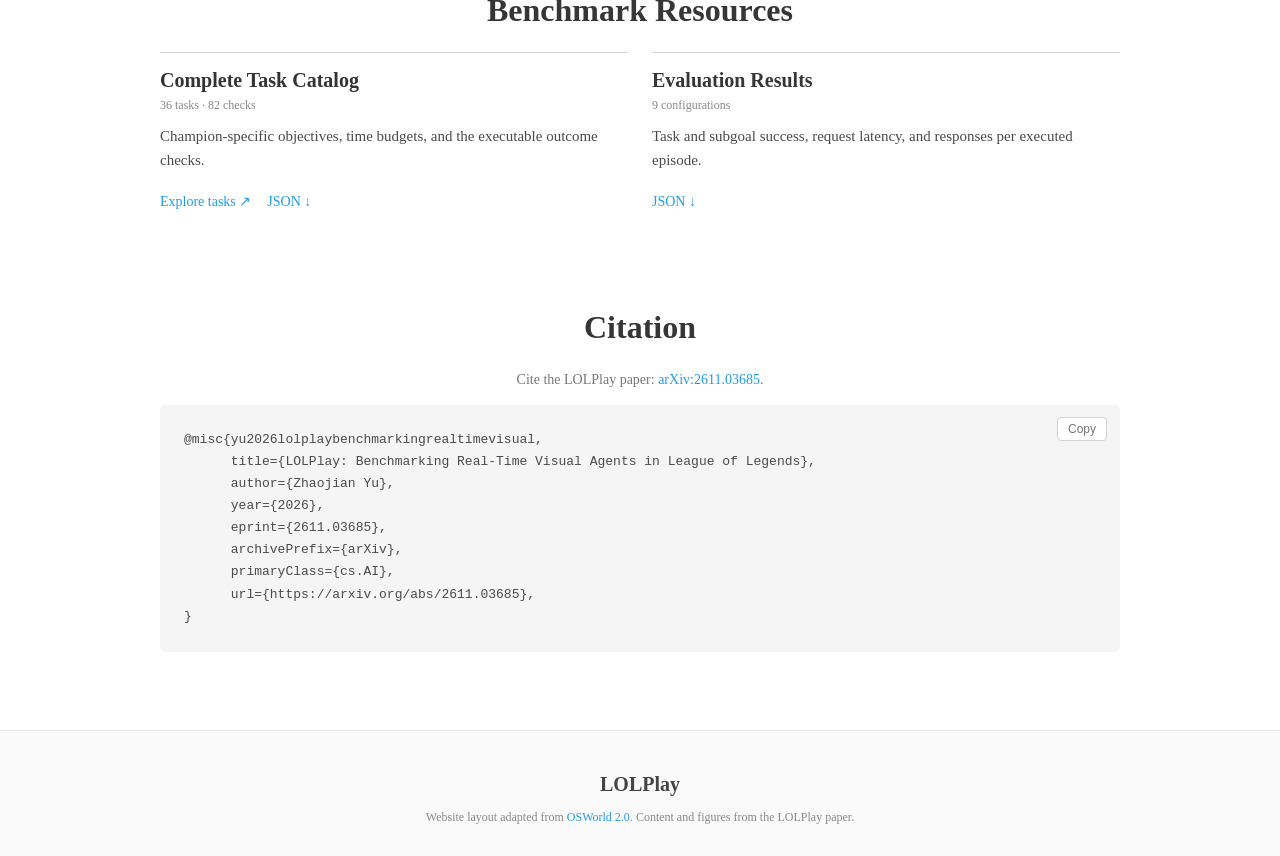
==== commit d1fe939f: "Add the Task002 comparison video to the homepage" ====
--- a/index.html
+++ b/index.html
@@ -127,6 +127,16 @@
     </div>
   </section>
 
+  <section class="section" id="task002-video">
+    <div class="container narrow">
+      <h2>Task002 Comparison</h2>
+      <video controls playsinline preload="none" aria-label="Task002 gameplay comparison" style="display:block;width:100%;height:auto;aspect-ratio:16/9;background:#111">
+        <source src="assets/videos/task002-comparison.mp4" type="video/mp4">
+        Your browser does not support embedded video. <a href="assets/videos/task002-comparison.mp4">Open the MP4</a>.
+      </video>
+    </div>
+  </section>
+
   <section class="section" id="trajectory-showcase">
     <div class="container"><h2>Trajectory Showcase</h2><div id="showcase-rail" class="showcase-rail" aria-label="Representative task screenshots"></div><div class="showcase-links"><a class="pill" href="task-showcase/">▧ Task showcase</a><a class="pill" href="task-showcase/#catalog">♧ Explore all 36 tasks</a></div></div>
   </section>
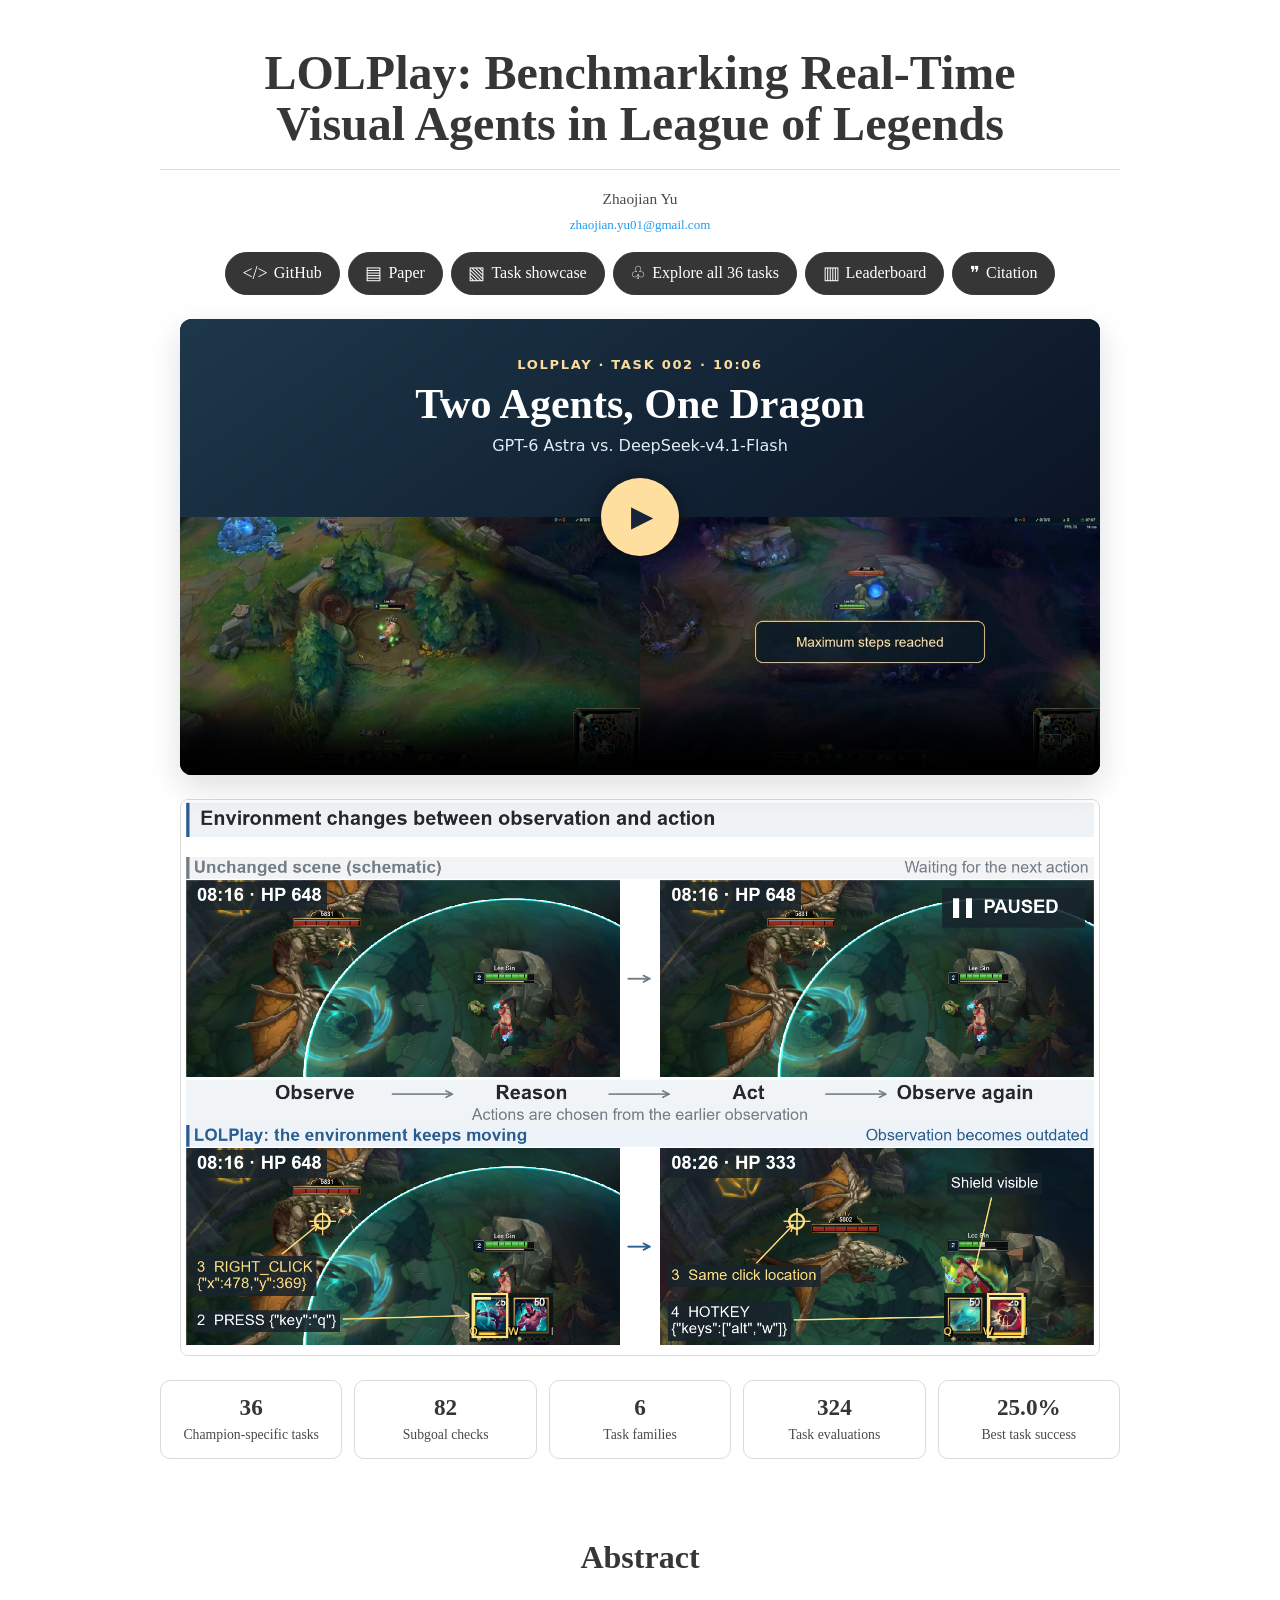
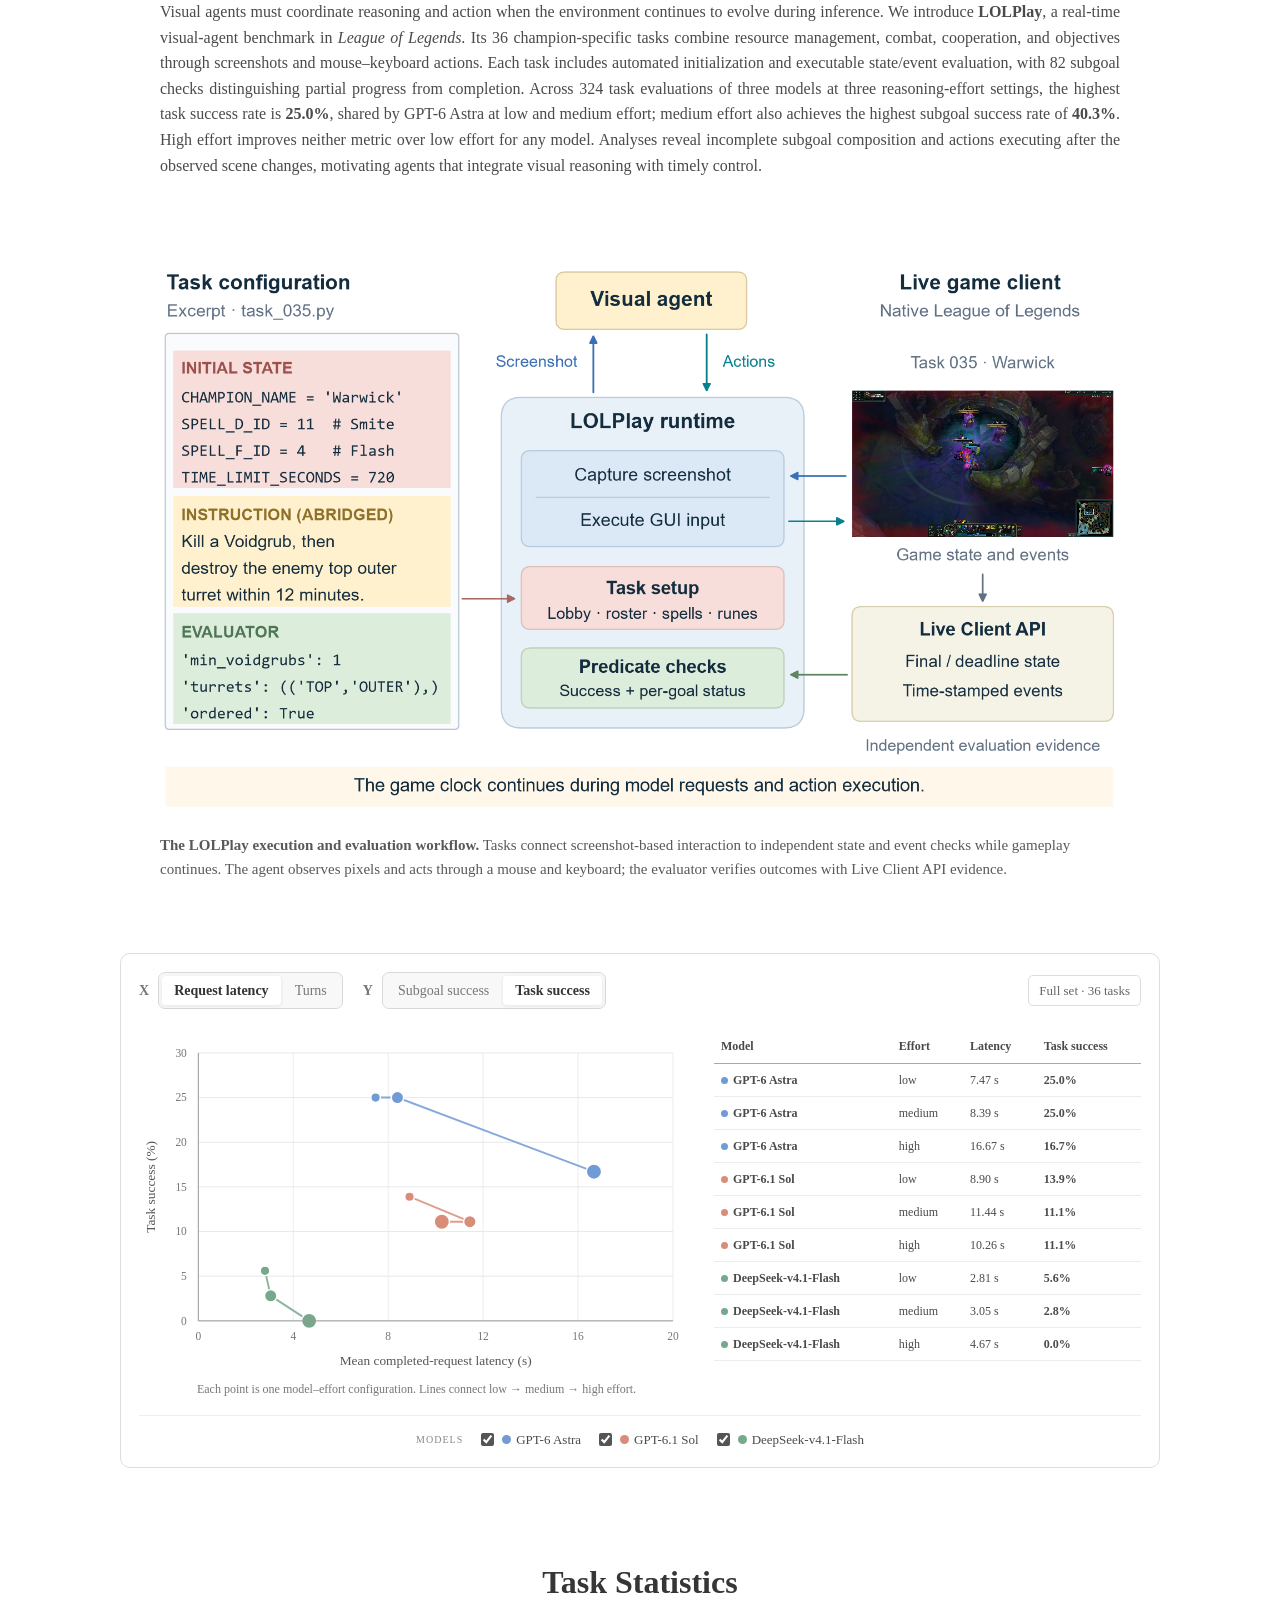
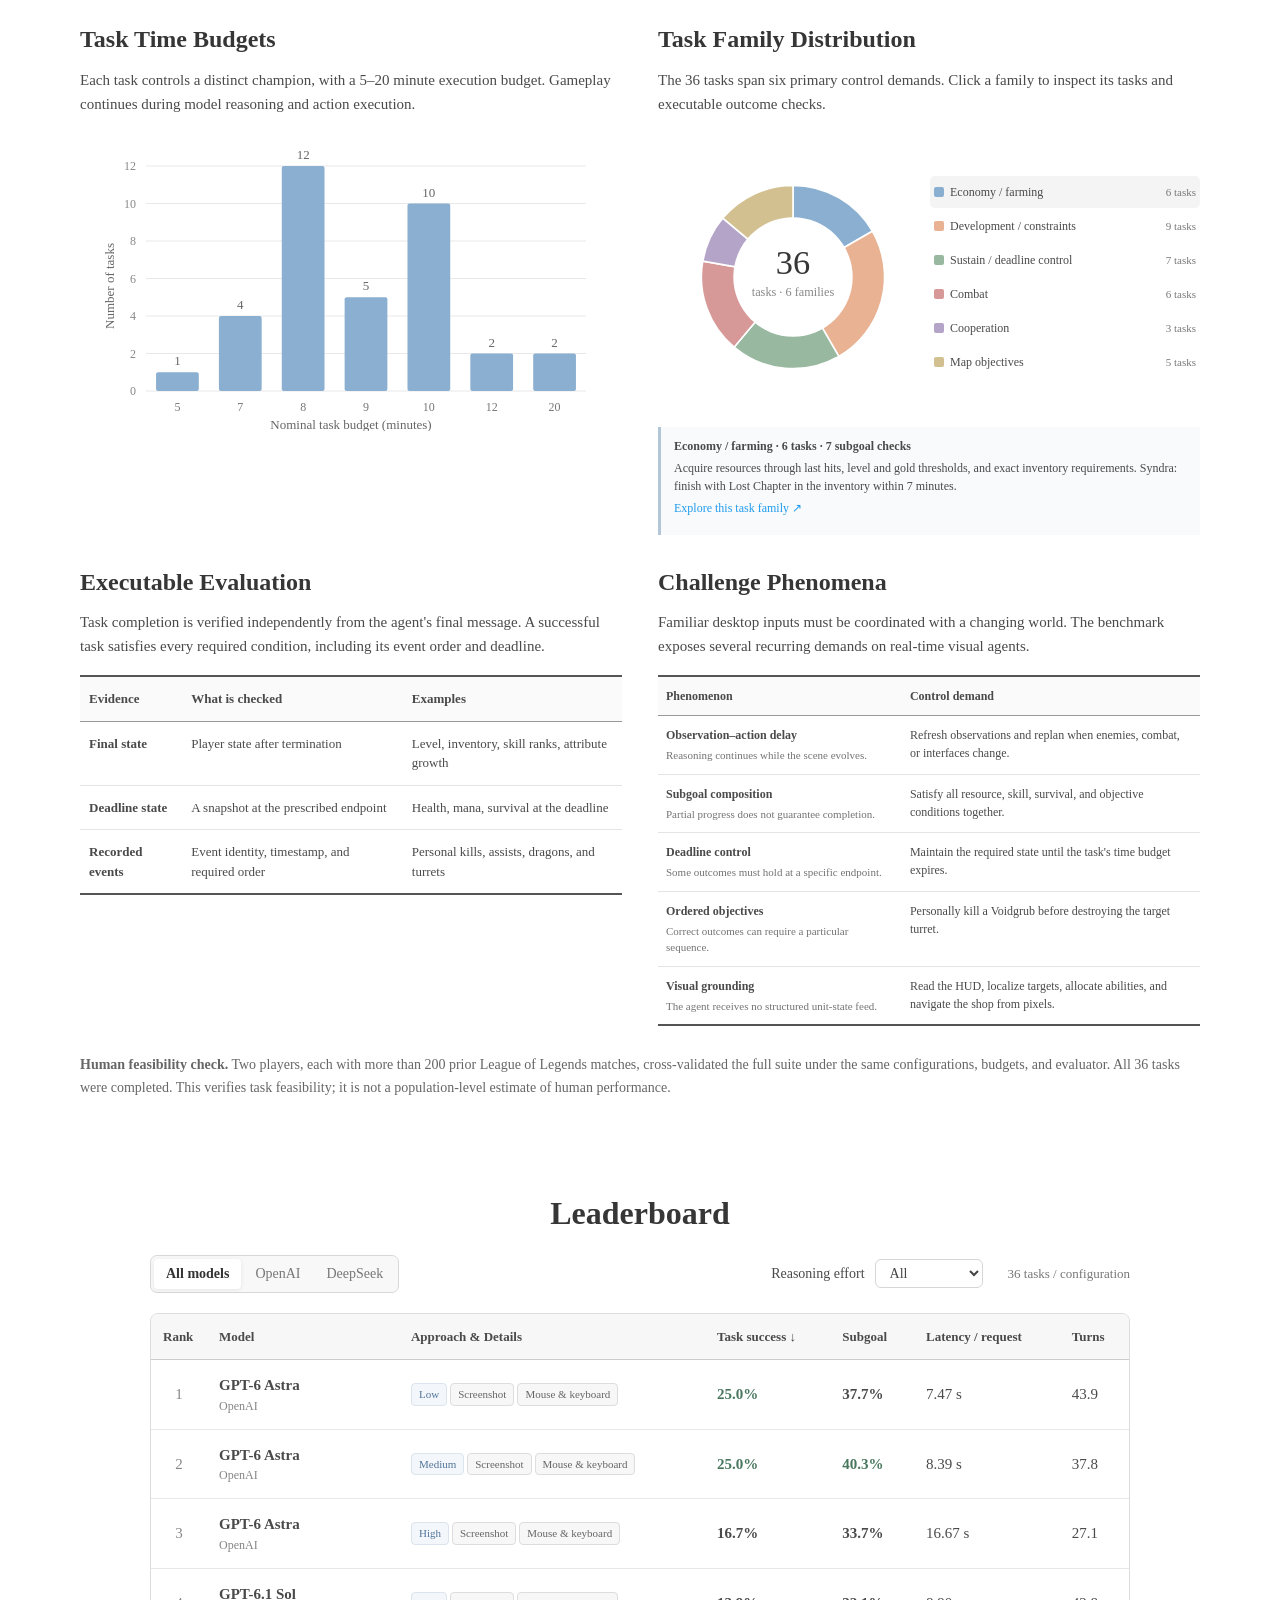
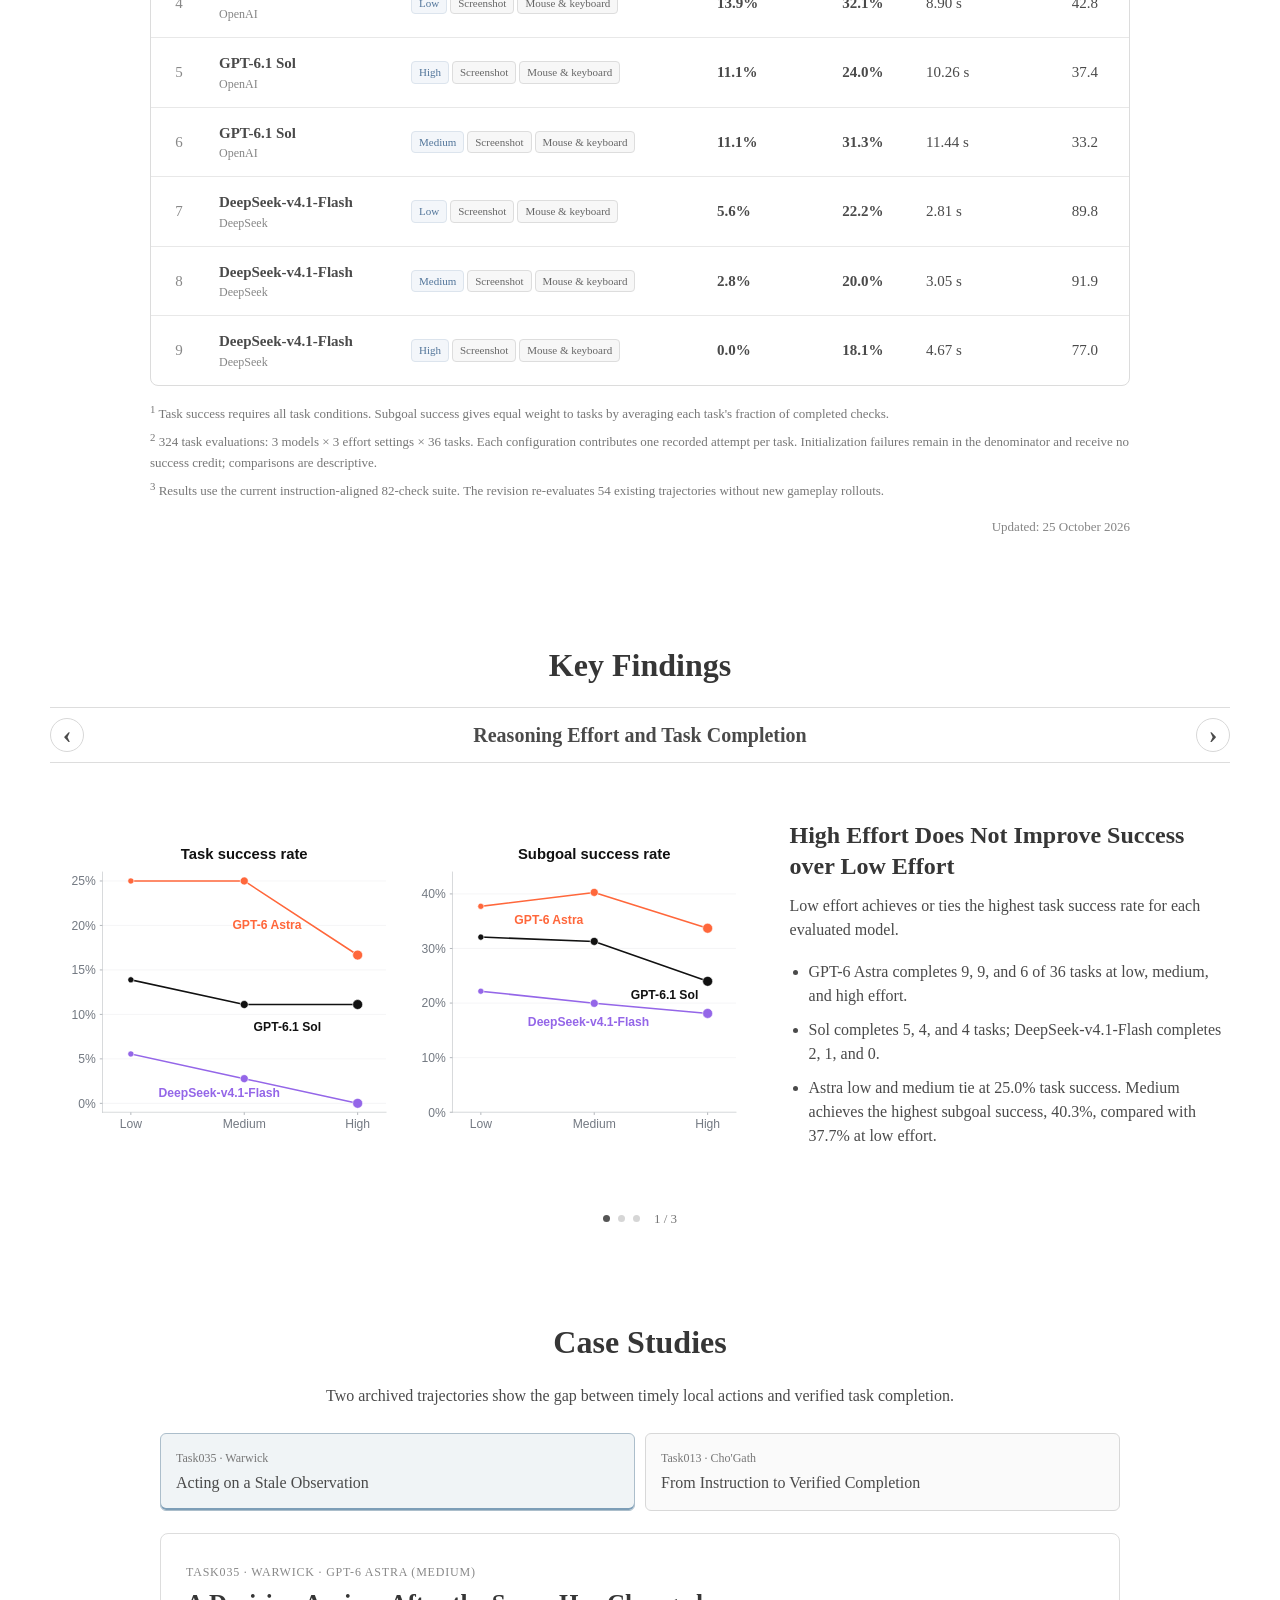
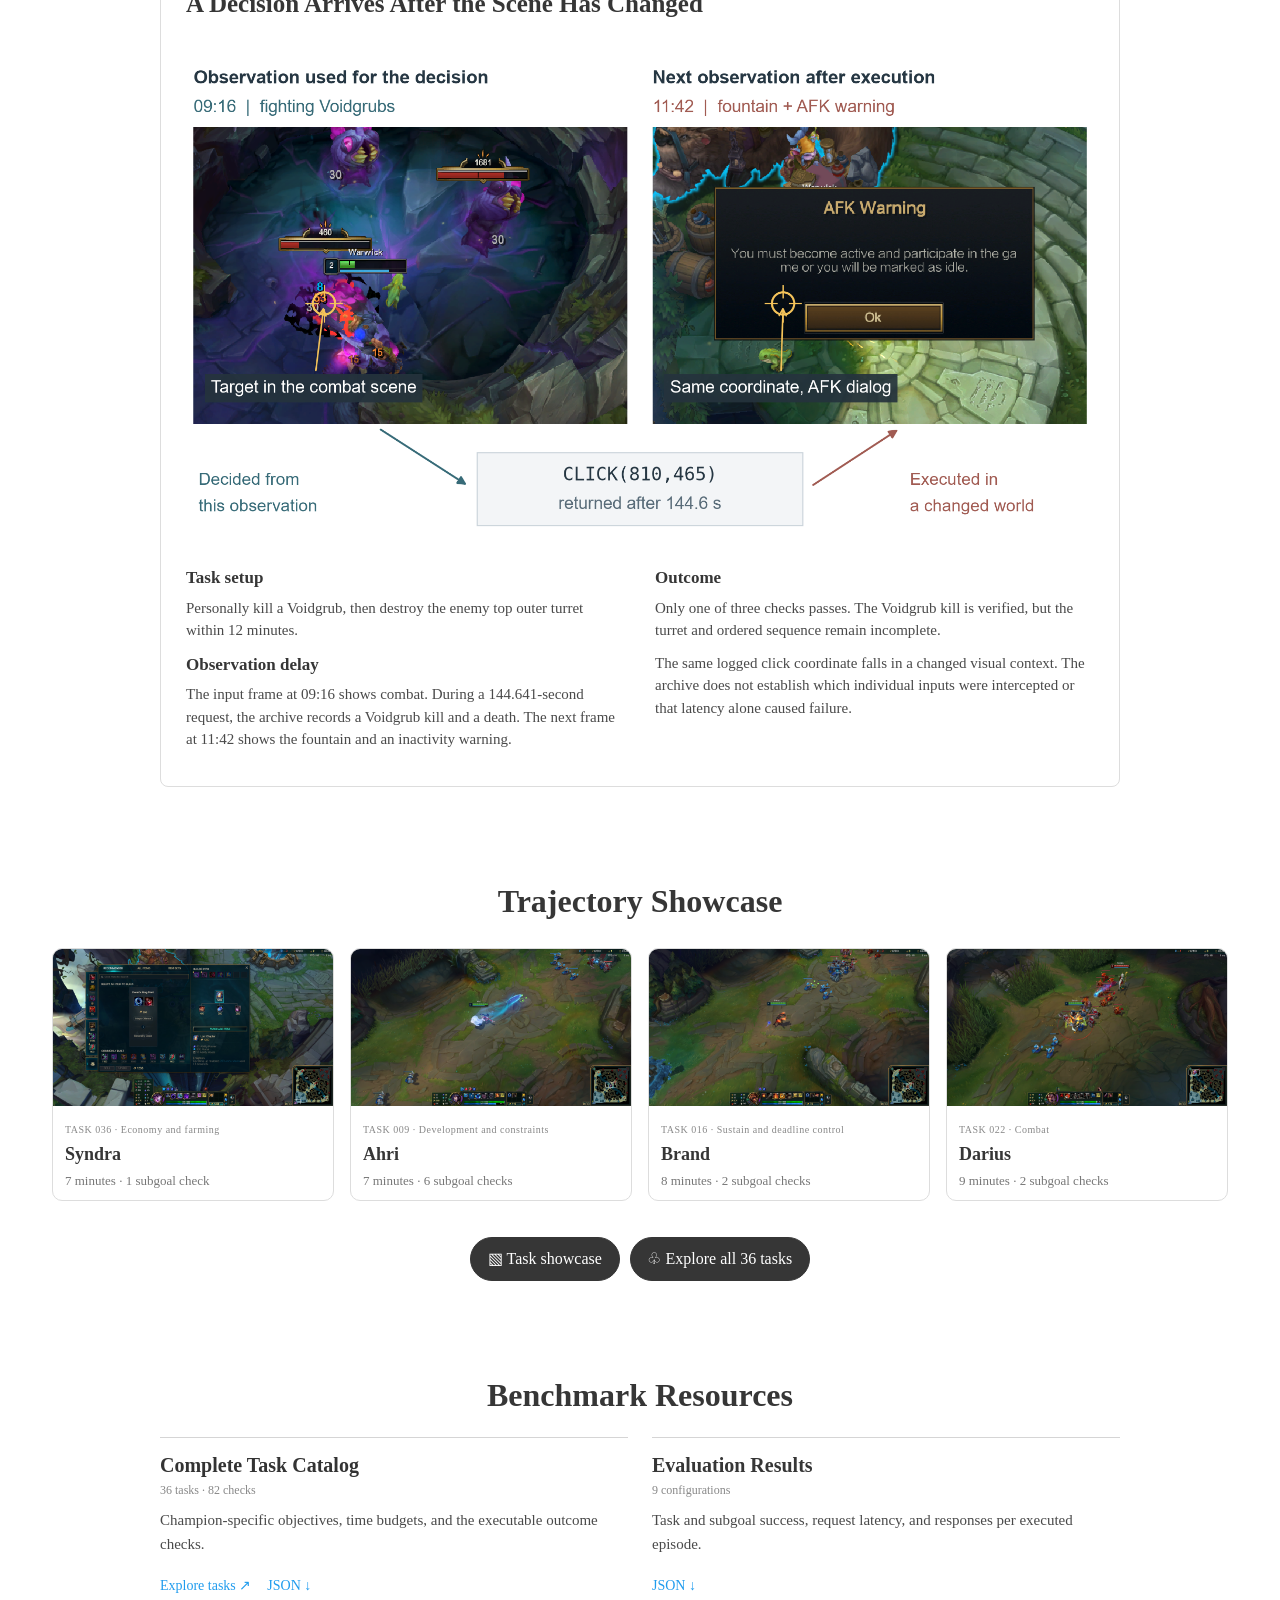
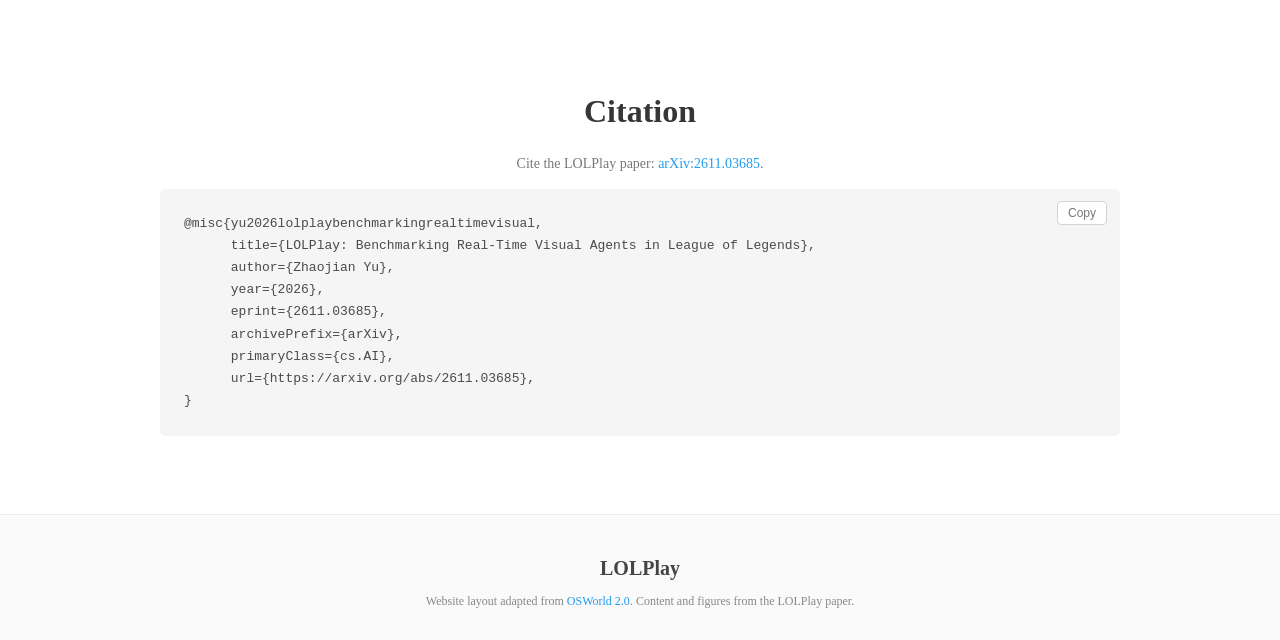
==== commit c92a6569: "Feature the Task002 video and gameplay cover in the hero" ====
--- a/index.html
+++ b/index.html
@@ -8,8 +8,8 @@
   <meta name="theme-color" content="#ffffff">
   <title>LOLPlay: Benchmarking Real-Time Visual Agents in League of Legends</title>
   <link rel="icon" href="assets/favicon.svg" type="image/svg+xml">
-  <link rel="stylesheet" href="styles.css?v=20261025">
-  <script defer src="app.js?v=20261025"></script>
+  <link rel="stylesheet" href="styles.css?v=task002-cover">
+  <script defer src="app.js?v=task002-cover"></script>
 </head>
 <body data-root=".">
 <main id="top">
@@ -26,6 +26,18 @@
         <a class="pill" href="#leaderboard"><span aria-hidden="true">▥</span> Leaderboard</a>
         <a class="pill" href="#citation"><span aria-hidden="true">❞</span> Citation</a>
       </div>
+      <figure class="hero-video" id="task002-video">
+        <div class="hero-video-player">
+          <video id="task002-player" controls playsinline preload="none" width="1440" height="714" poster="assets/videos/task002-cover.jpg" aria-label="Task002 gameplay comparison">
+            <source src="assets/videos/task002-comparison.mp4" type="video/mp4">
+            Your browser does not support embedded video. <a href="assets/videos/task002-comparison.mp4">Open the MP4</a>.
+          </video>
+          <button class="hero-video-cover" type="button" aria-label="Play Task002 gameplay comparison" aria-controls="task002-player" hidden>
+            <span class="hero-video-copy"><small>LOLPLAY · TASK 002 · 10:06</small><strong>Two Agents, One Dragon</strong><span>GPT-6 Astra vs. DeepSeek-v4.1-Flash</span></span>
+            <span class="hero-video-play" aria-hidden="true">▶</span>
+          </button>
+        </div>
+      </figure>
       <figure class="hero-media zoomable">
         <button class="image-button" data-zoom="assets/moba_teaser.png" data-caption="The agent thinks; the environment keeps moving." aria-label="Enlarge LOLPlay real-time interaction figure"><img src="assets/moba_teaser.png" alt="Comparison of an environment waiting for an action and LOLPlay continuing to advance during reasoning, actions, and capture." fetchpriority="high" width="1728" height="1044"></button>
       </figure>
@@ -127,16 +139,6 @@
     </div>
   </section>
 
-  <section class="section" id="task002-video">
-    <div class="container narrow">
-      <h2>Task002 Comparison</h2>
-      <video controls playsinline preload="none" aria-label="Task002 gameplay comparison" style="display:block;width:100%;height:auto;aspect-ratio:16/9;background:#111">
-        <source src="assets/videos/task002-comparison.mp4" type="video/mp4">
-        Your browser does not support embedded video. <a href="assets/videos/task002-comparison.mp4">Open the MP4</a>.
-      </video>
-    </div>
-  </section>
-
   <section class="section" id="trajectory-showcase">
     <div class="container"><h2>Trajectory Showcase</h2><div id="showcase-rail" class="showcase-rail" aria-label="Representative task screenshots"></div><div class="showcase-links"><a class="pill" href="task-showcase/">▧ Task showcase</a><a class="pill" href="task-showcase/#catalog">♧ Explore all 36 tasks</a></div></div>
   </section>
--- a/styles.css
+++ b/styles.css
@@ -10,3 +10,16 @@
 @media(max-width:768px){.headline-stats{grid-template-columns:1fr}.headline-stats>div{padding:14.4px 12px}.statistics-grid{grid-template-columns:1fr;gap:38px}.statistics-grid .distribution-layout{grid-template-columns:1fr 1fr;gap:10px}.statistics-grid .family-donut{max-width:280px}.finding-content{grid-template-columns:1fr;gap:24px;min-height:0}.showcase-rail{grid-template-columns:1fr}.showcase-rail .showcase-card:nth-child(n+5){display:block}.hero{padding-top:48px}.publication-title{font-size:32px;line-height:1.06}.publication-links{margin-top:18px}.headline-stats span{font-size:13.76px}.headline-stats strong{font-size:23.2px}.section{padding-top:40px;padding-bottom:40px}.abstract-section{padding-bottom:20px}.overview-section{padding-top:15px}.sweep-section{padding-top:20px}.case-detail-grid{grid-template-columns:1fr}.resource-grid{grid-template-columns:1fr}.task-grid{grid-template-columns:1fr}}
 @media(max-width:420px){.statistics-grid .distribution-layout{grid-template-columns:1fr}.publication-title{font-size:30px}.chart-toolbar .segmented button{padding:4px 6px;font-size:11px}.metric-group{gap:5px}}
 .author-contact{display:block;font-size:13px;margin-top:4px}.feasibility-note{font-size:14px;line-height:1.6;margin:28px 0 0;color:#666}
+
+.hero-video{max-width:920px;margin:24px auto}
+.hero-video-player{position:relative;overflow:hidden;border-radius:12px;background:#101827;box-shadow:0 12px 32px #10182724}
+.hero-video-player video{display:block;width:100%;height:auto;aspect-ratio:1440/714}
+.hero-video-cover{position:absolute;inset:0 0 48px;width:100%;border:0;padding:0;background:transparent;color:white;text-align:left;cursor:pointer}
+.hero-video-cover:focus-visible{outline:3px solid #f8cb79;outline-offset:-5px}
+.hero-video-copy{position:absolute;inset:0 0 auto;height:calc((100% + 48px) * .434);display:flex;flex-direction:column;align-items:center;justify-content:center;gap:clamp(2px,1vw,9px);padding-bottom:clamp(5px,2vw,24px);background:linear-gradient(145deg,#1d384a,#0b1425);text-align:center;box-sizing:border-box}
+.hero-video-copy small{font:700 clamp(8px,1.2vw,13px)/1.2 system-ui,sans-serif;letter-spacing:.13em;color:#fbdc9e}
+.hero-video-copy strong{font:700 clamp(17px,4vw,42px)/1.1 Georgia,serif}
+.hero-video-copy>span{font:500 clamp(9px,1.55vw,16px)/1.2 system-ui,sans-serif;color:#e1ecf6}
+.hero-video-play{position:absolute;top:calc(43.4% + 20.8px);left:50%;transform:translate(-50%,-50%);display:grid;place-items:center;width:clamp(42px,7vw,78px);aspect-ratio:1;border-radius:50%;background:#f8cb79;color:#17243a;box-shadow:0 3px 20px #0008;font-size:clamp(15px,2.5vw,29px);padding-left:.12em}
+.hero-video-cover:hover .hero-video-copy>span{font:500 clamp(9px,1.55vw,16px)/1.2 system-ui,sans-serif;color:#e1ecf6}
+.hero-video-play{background:#ffdf9f}
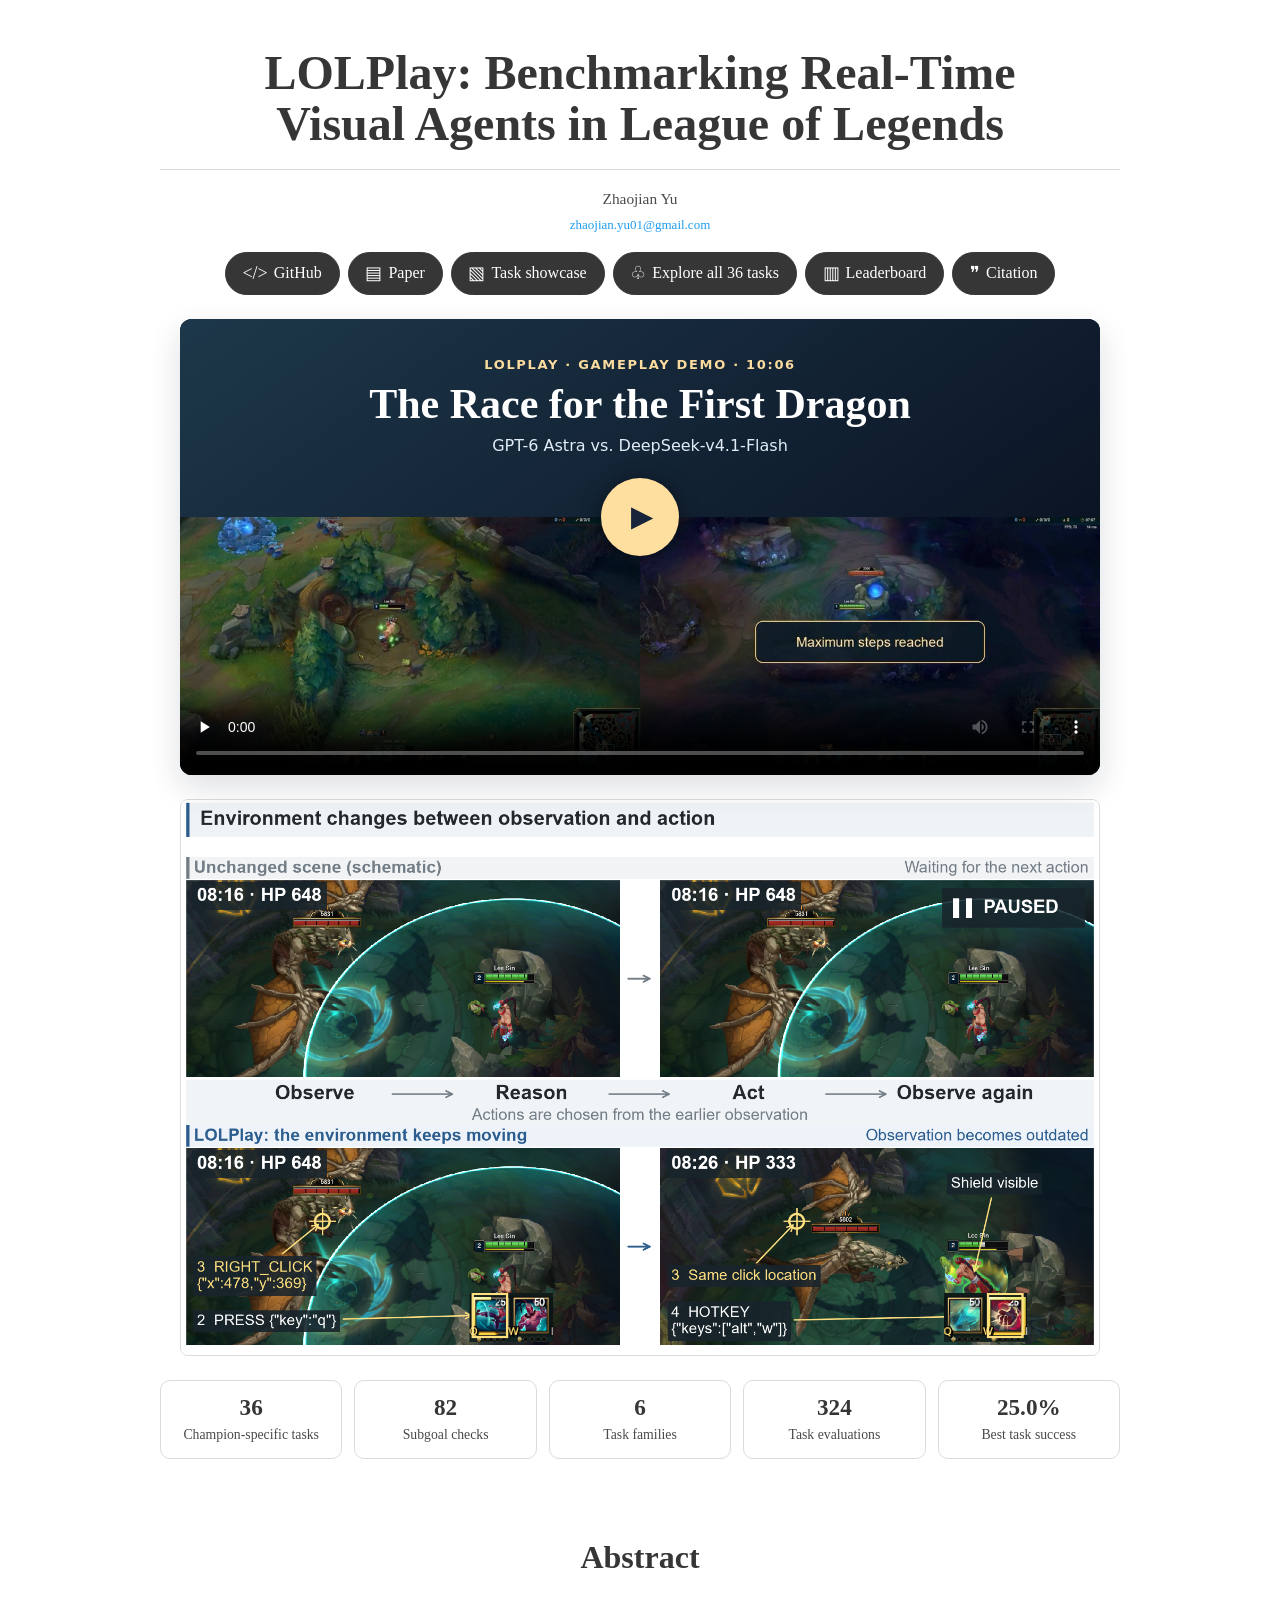
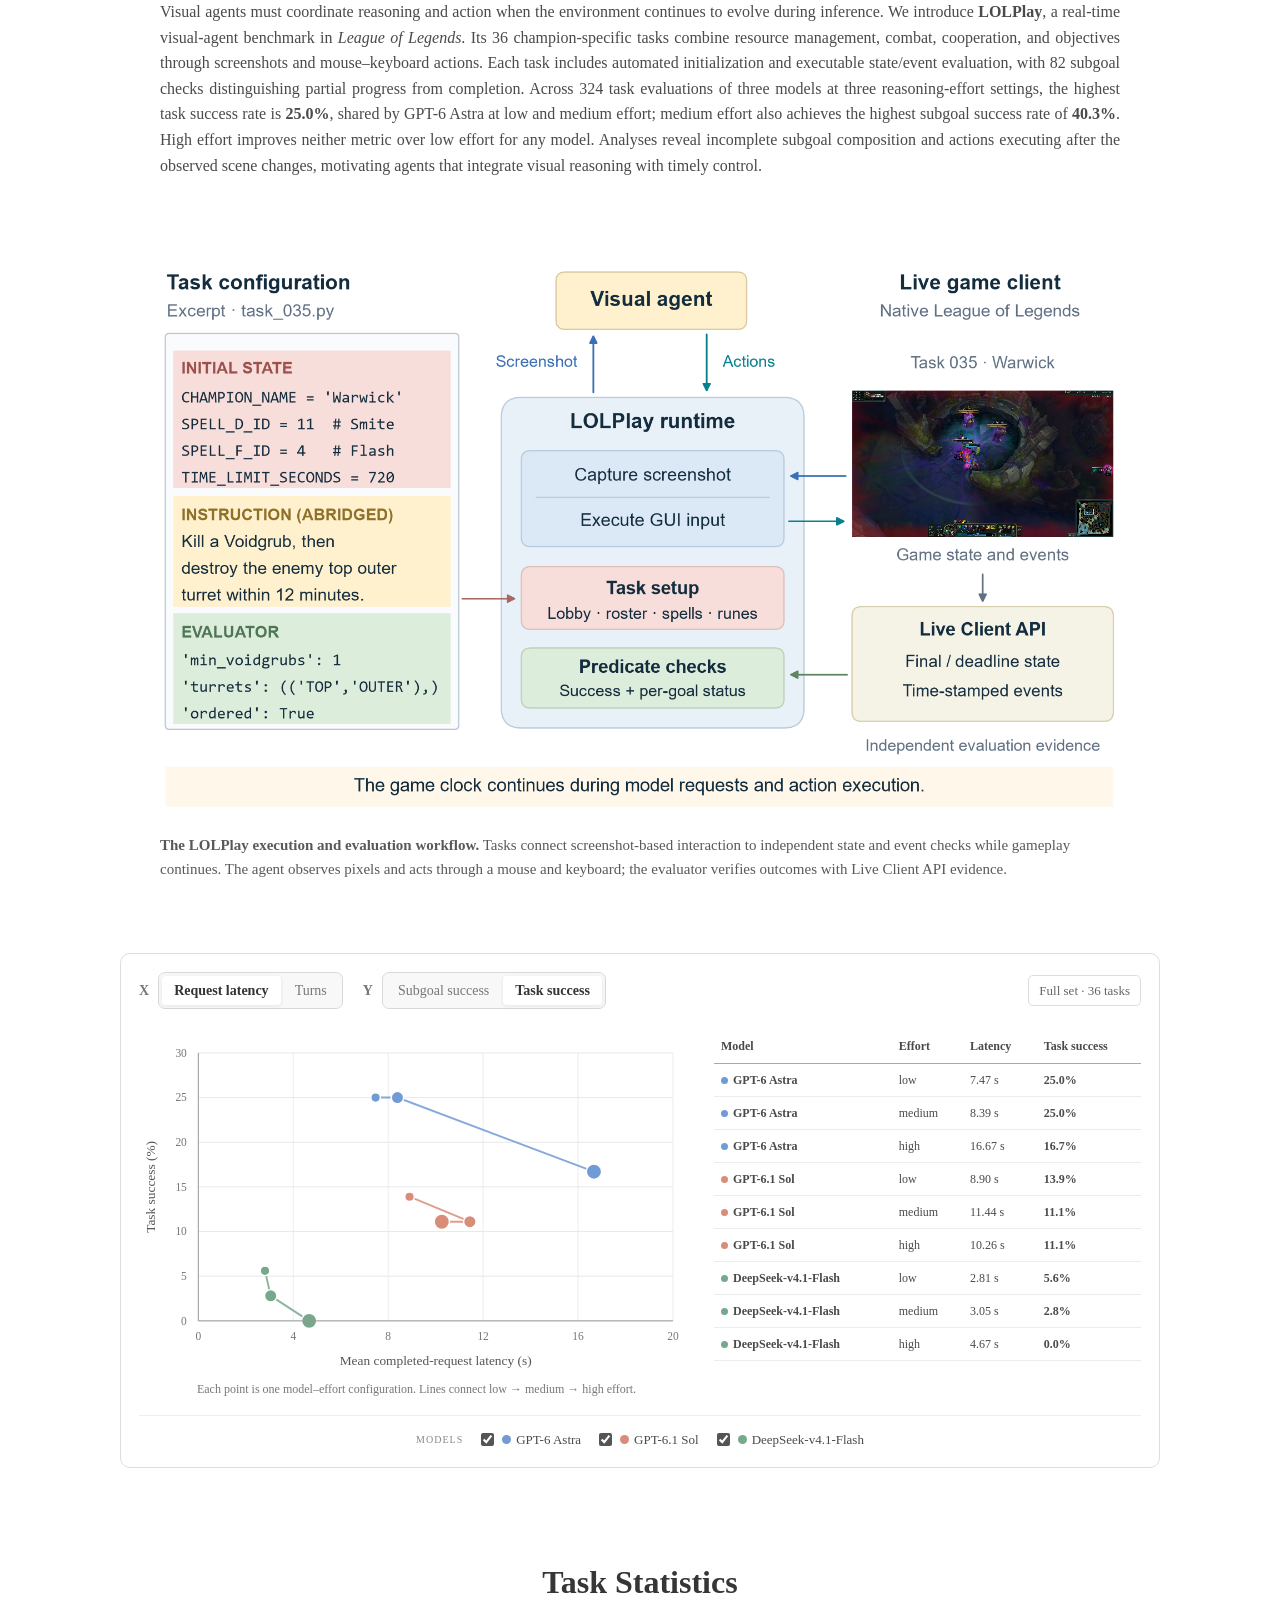
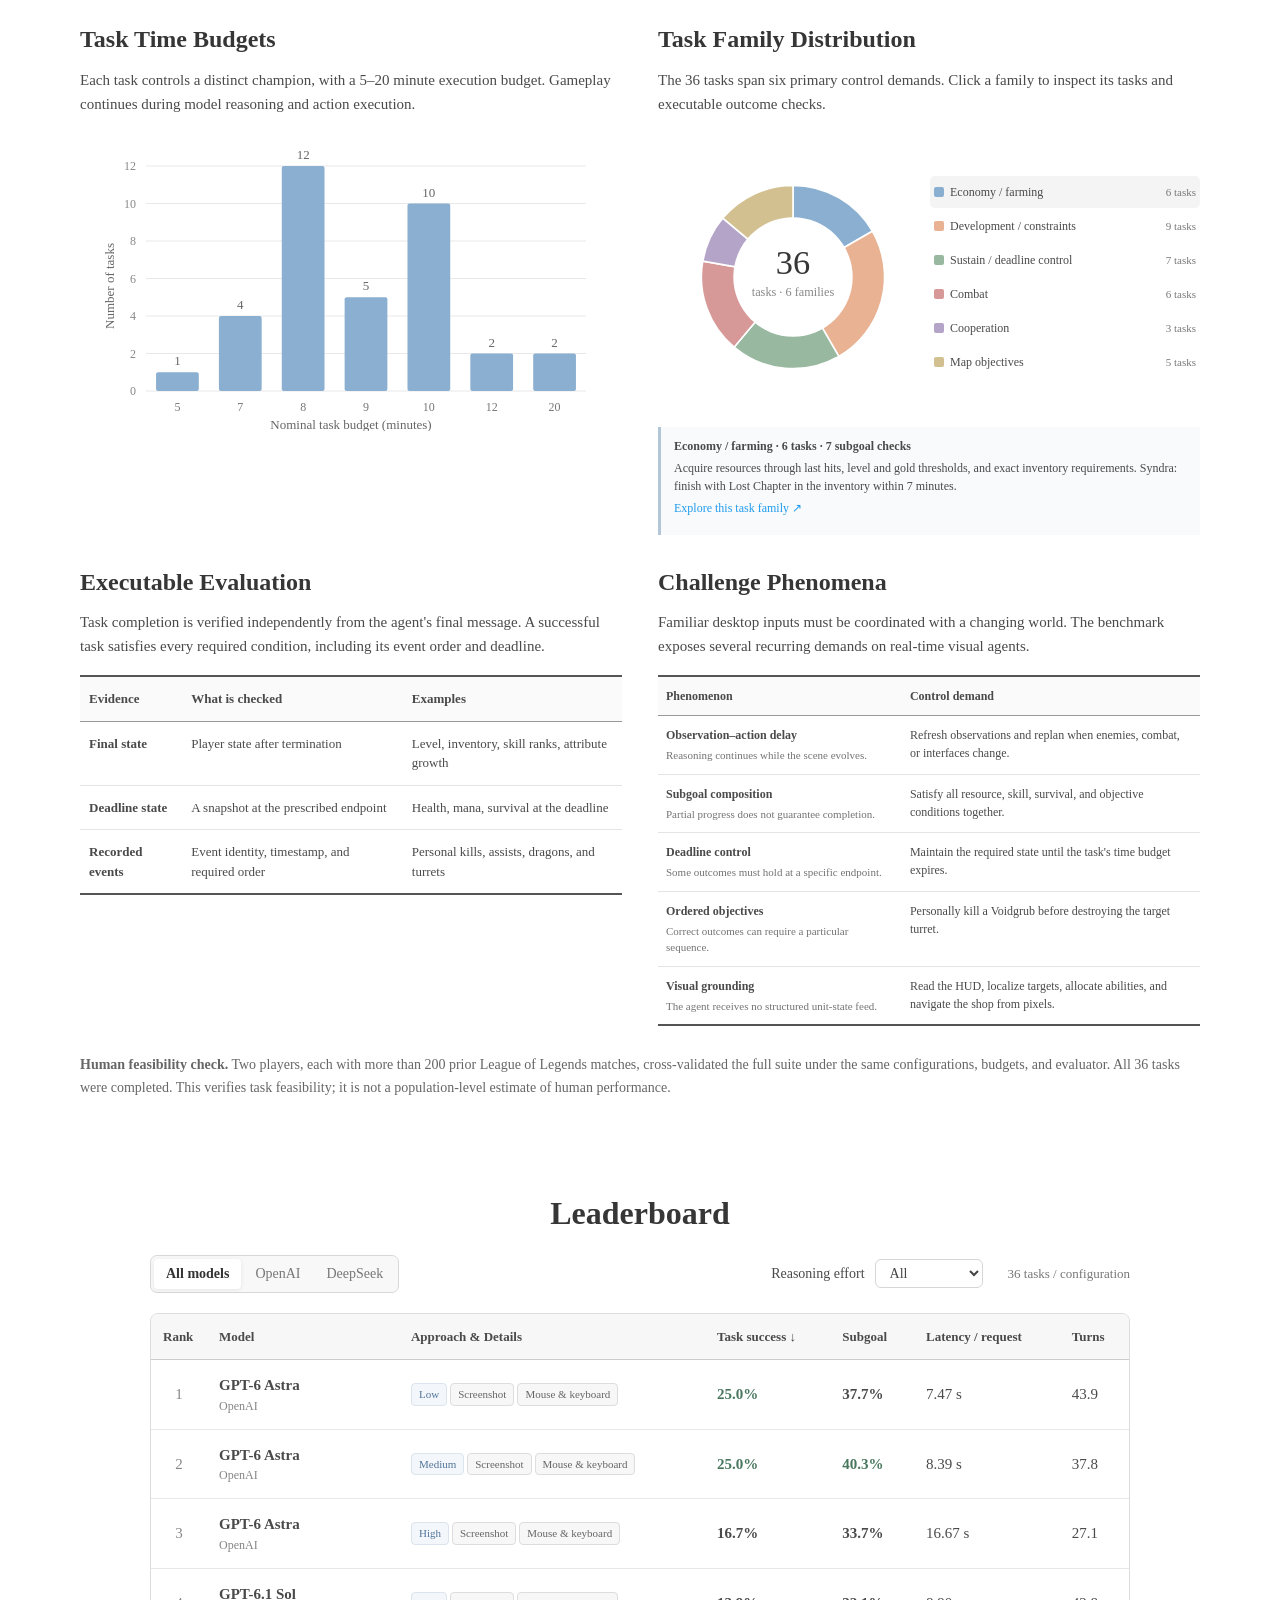
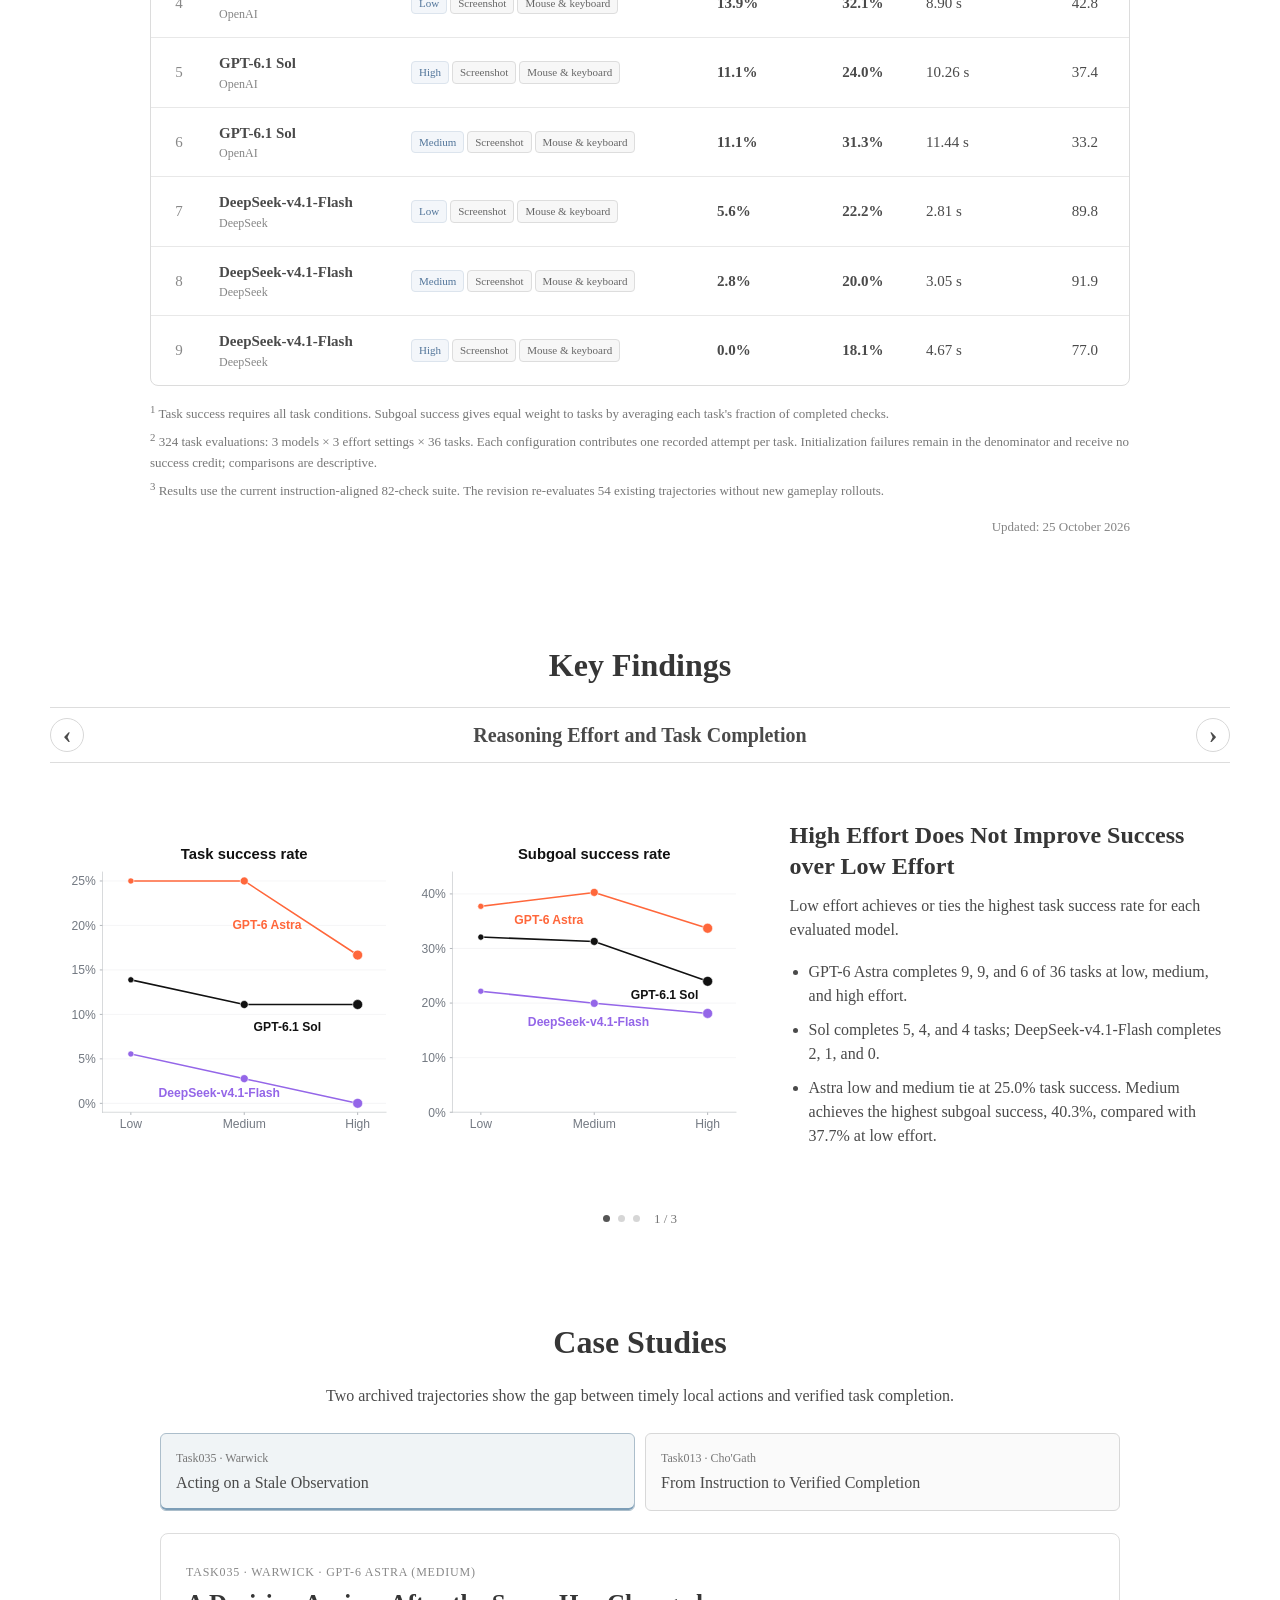
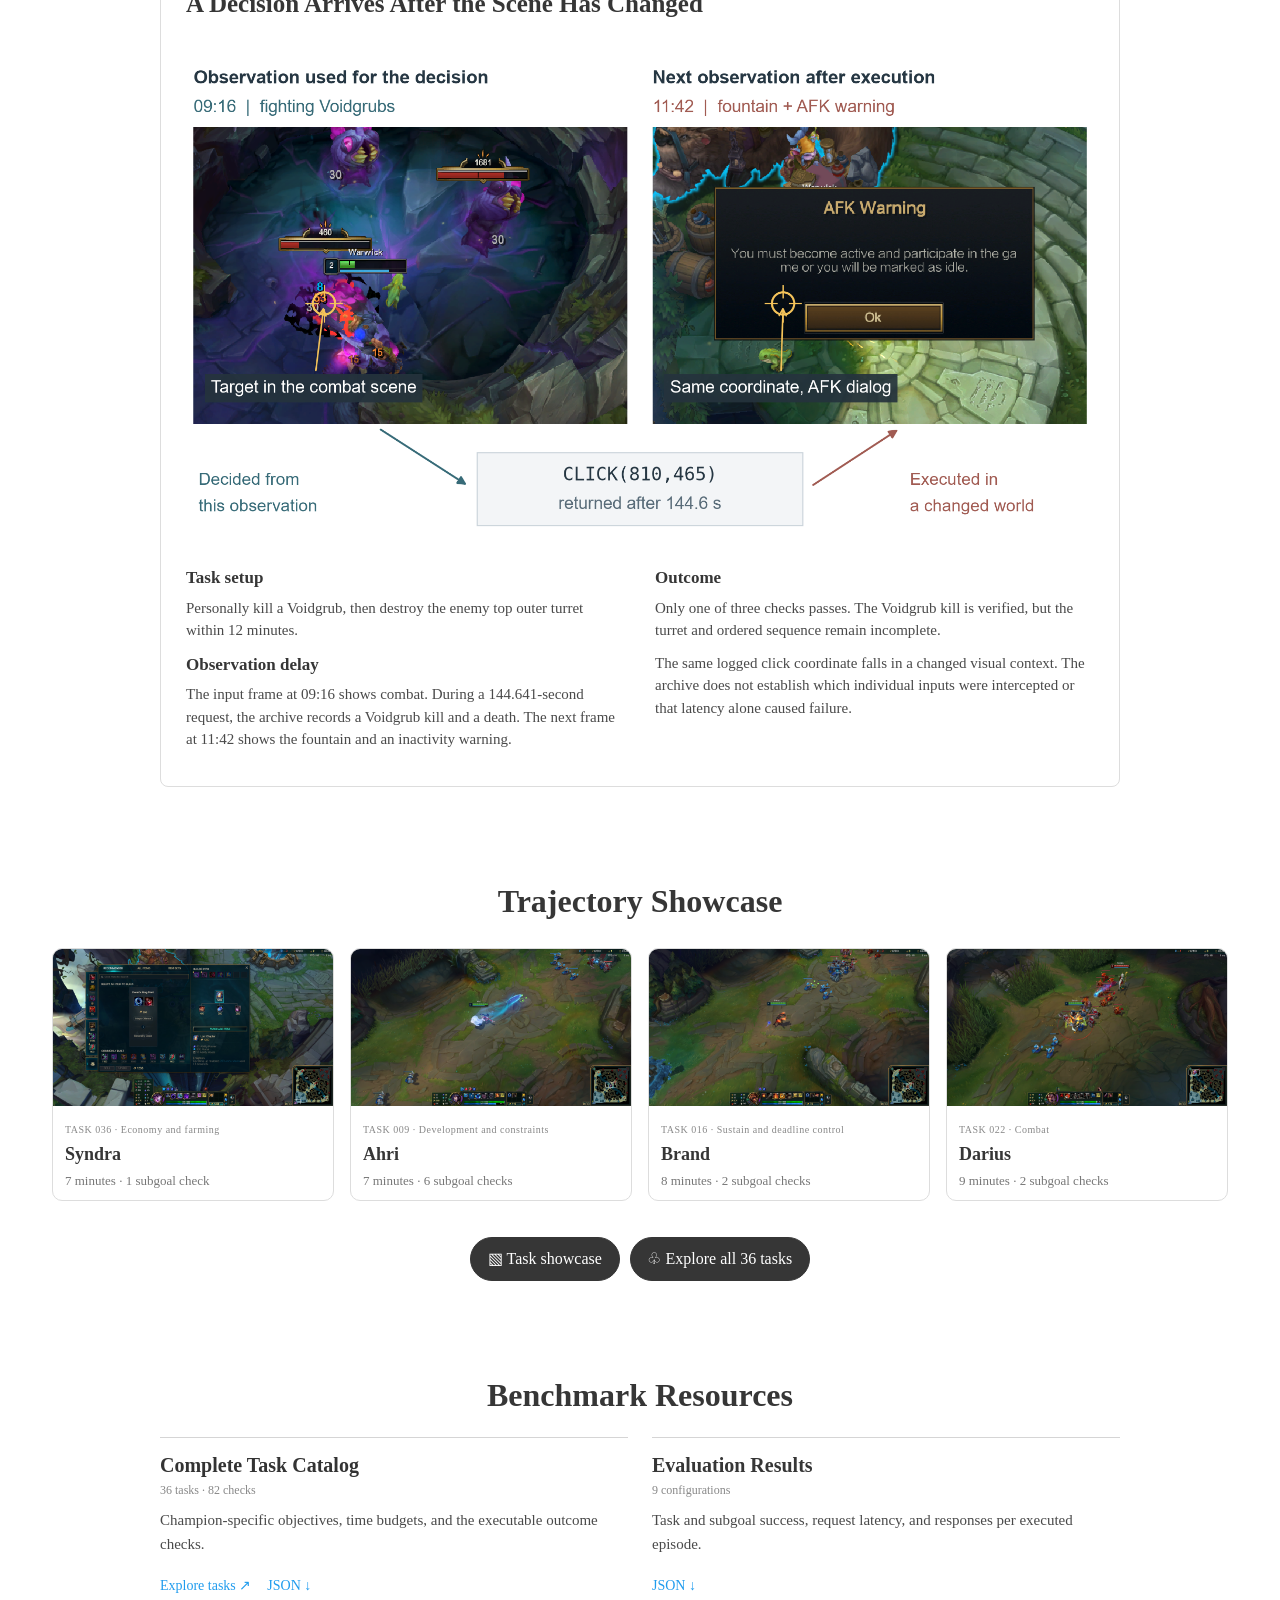
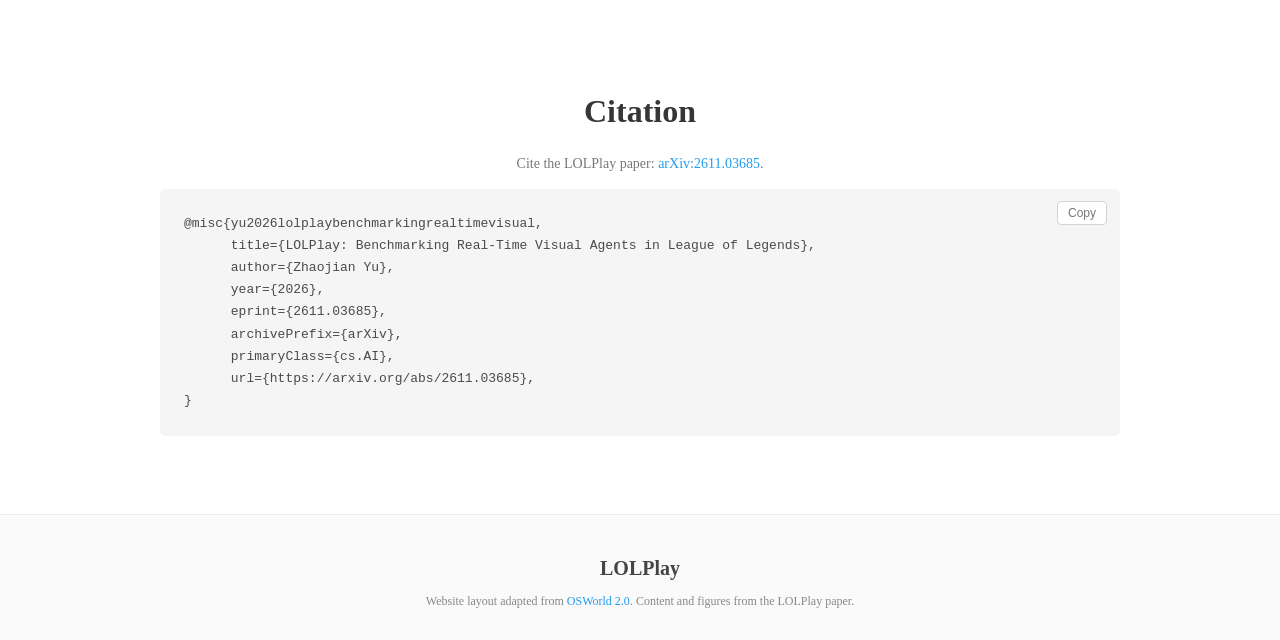
==== commit 20efc421: "Rename the gameplay video cover" ====
--- a/index.html
+++ b/index.html
@@ -28,12 +28,12 @@
       </div>
       <figure class="hero-video" id="task002-video">
         <div class="hero-video-player">
-          <video id="task002-player" controls playsinline preload="none" width="1440" height="714" poster="assets/videos/task002-cover.jpg" aria-label="Task002 gameplay comparison">
+          <video id="task002-player" controls playsinline preload="none" width="1440" height="714" poster="assets/videos/task002-cover.jpg" aria-label="The Race for the First Dragon">
             <source src="assets/videos/task002-comparison.mp4" type="video/mp4">
             Your browser does not support embedded video. <a href="assets/videos/task002-comparison.mp4">Open the MP4</a>.
           </video>
-          <button class="hero-video-cover" type="button" aria-label="Play Task002 gameplay comparison" aria-controls="task002-player" hidden>
-            <span class="hero-video-copy"><small>LOLPLAY · TASK 002 · 10:06</small><strong>Two Agents, One Dragon</strong><span>GPT-6 Astra vs. DeepSeek-v4.1-Flash</span></span>
+          <button class="hero-video-cover" type="button" aria-label="Play The Race for the First Dragon" aria-controls="task002-player" hidden>
+            <span class="hero-video-copy"><small>LOLPLAY · GAMEPLAY DEMO · 10:06</small><strong>The Race for the First Dragon</strong><span>GPT-6 Astra vs. DeepSeek-v4.1-Flash</span></span>
             <span class="hero-video-play" aria-hidden="true">▶</span>
           </button>
         </div>
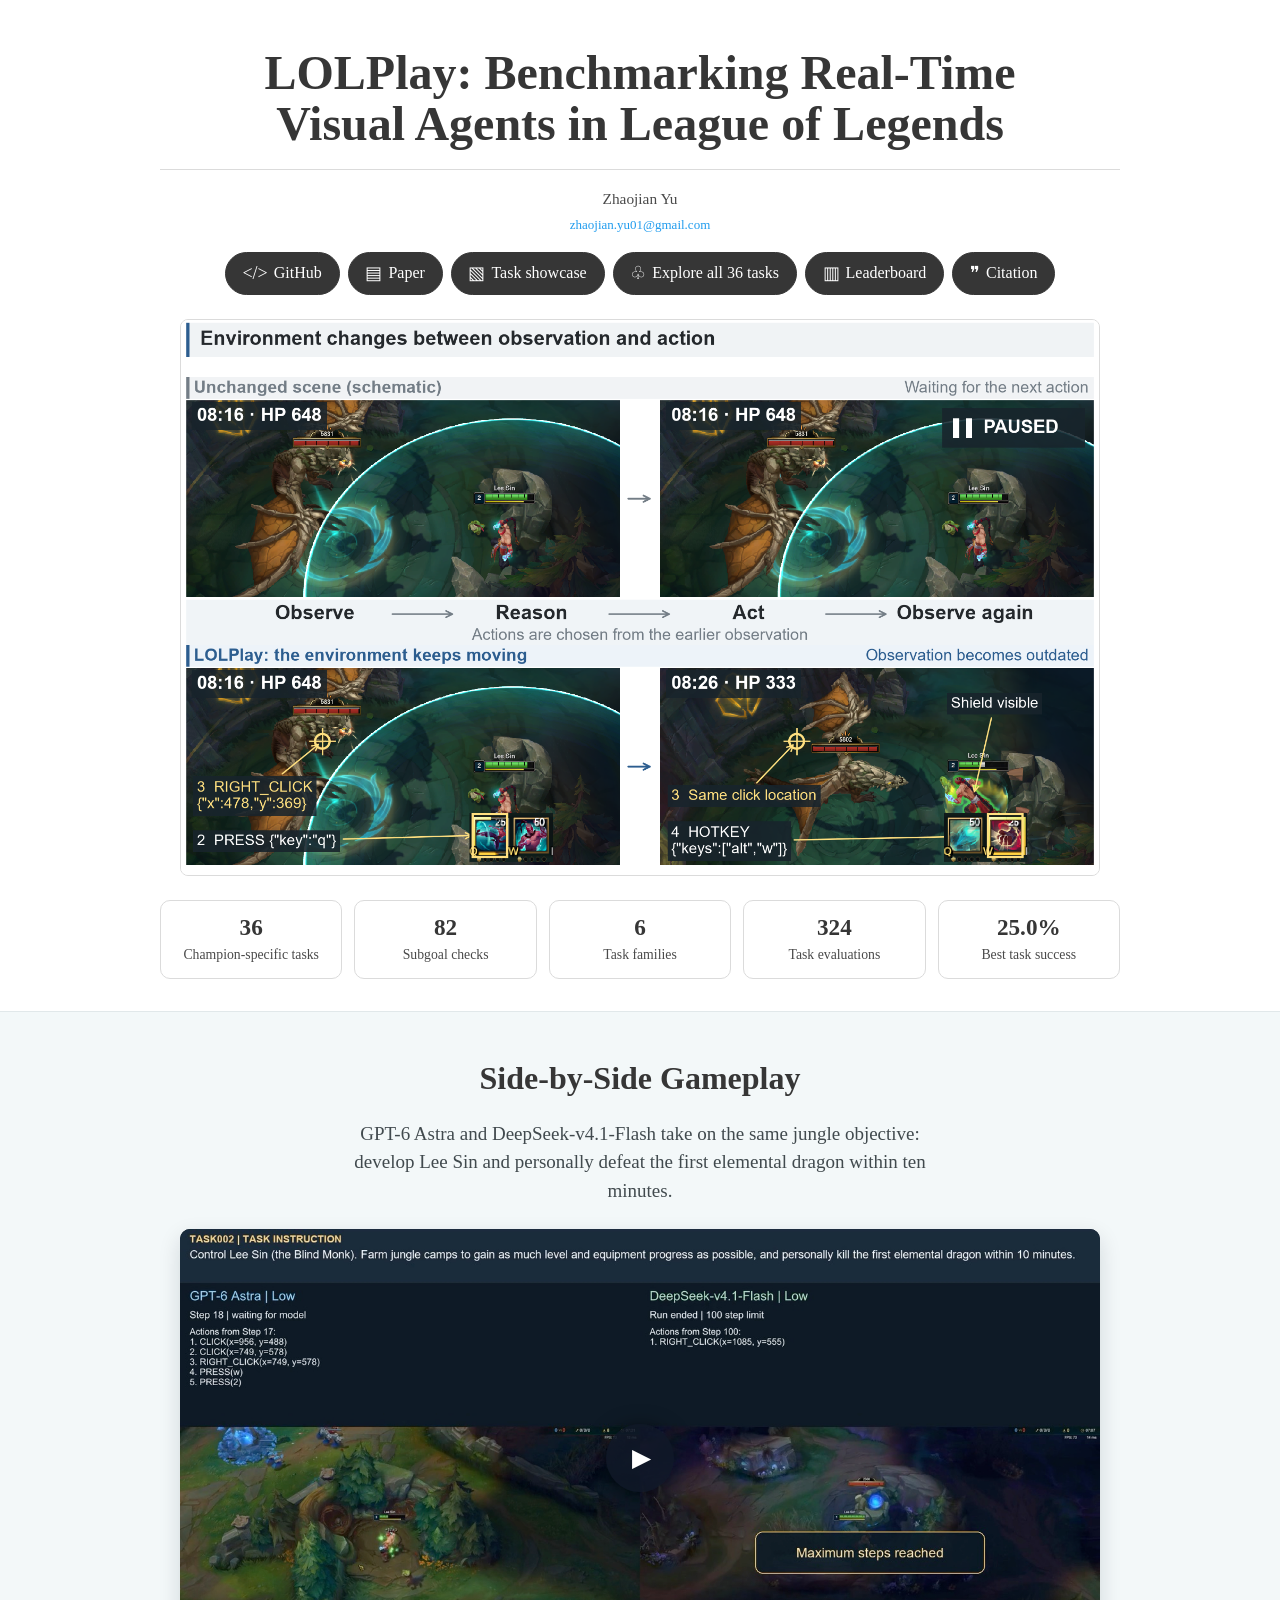
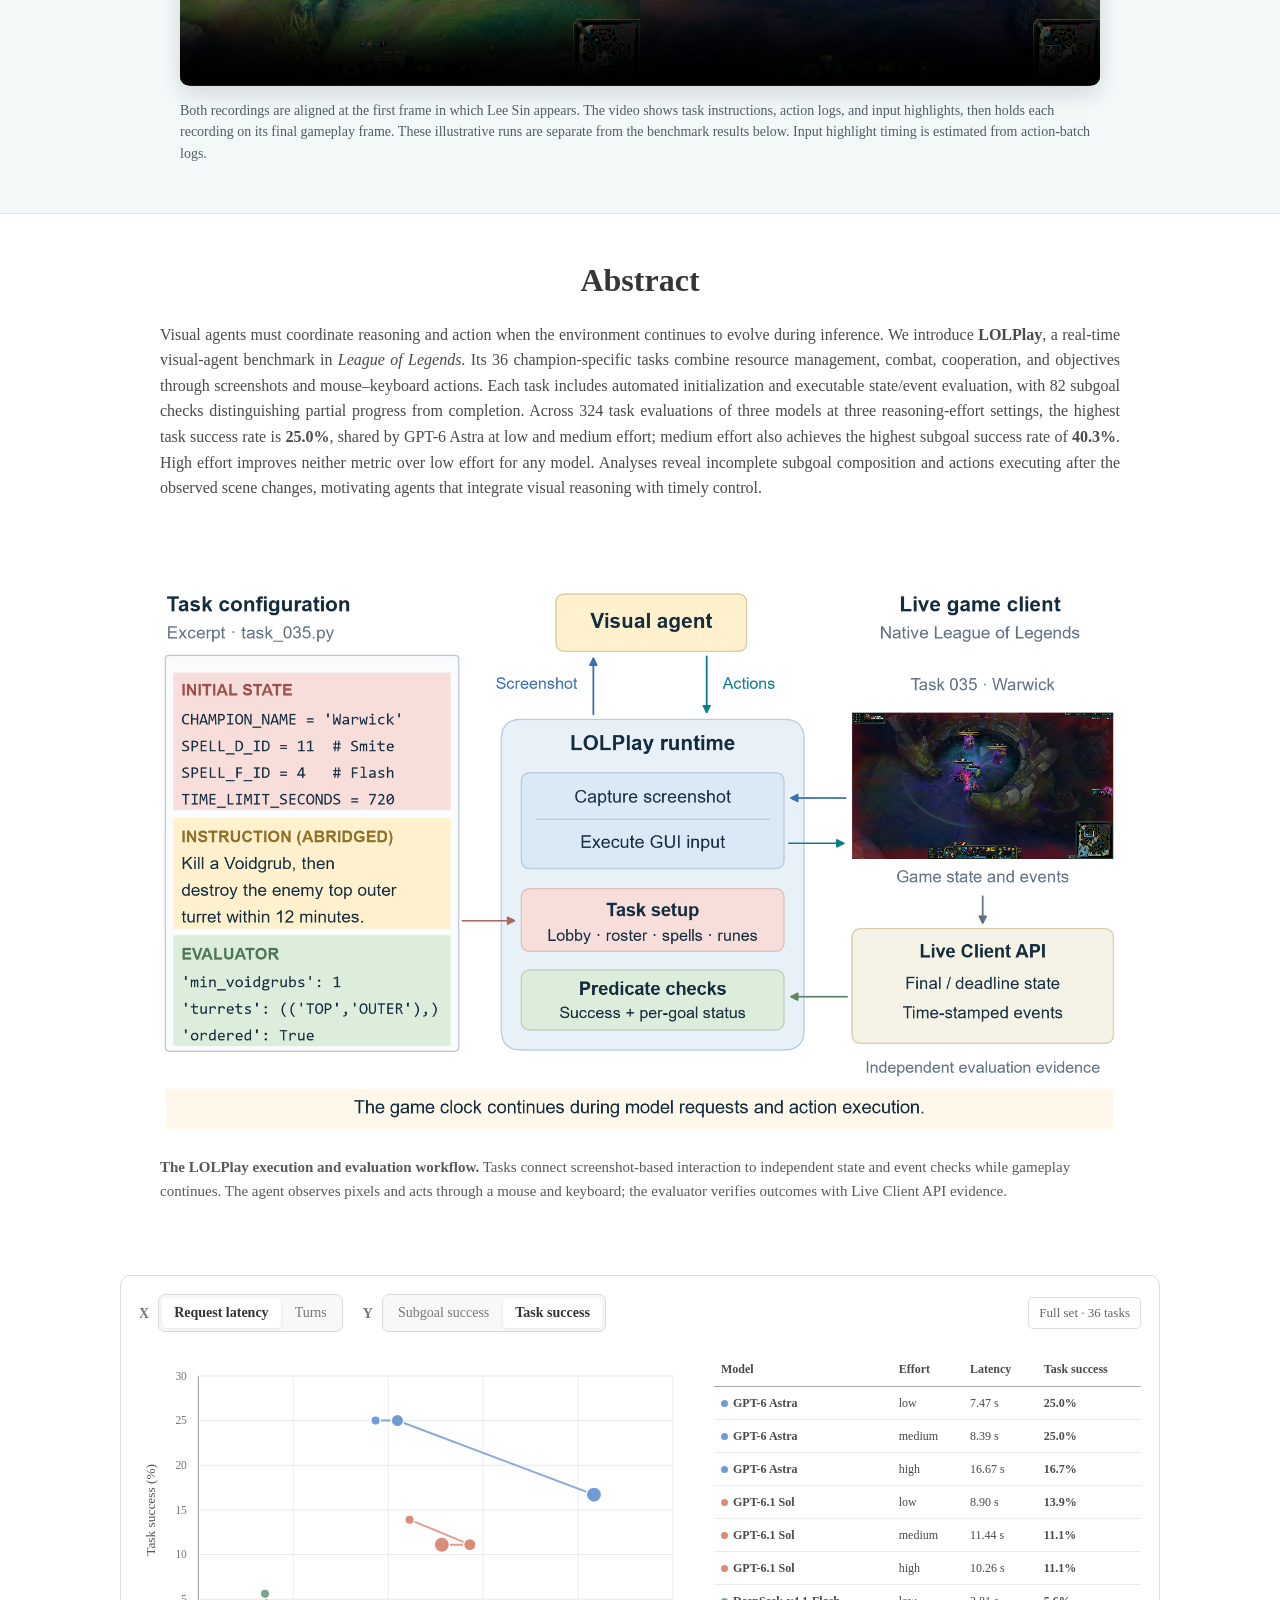
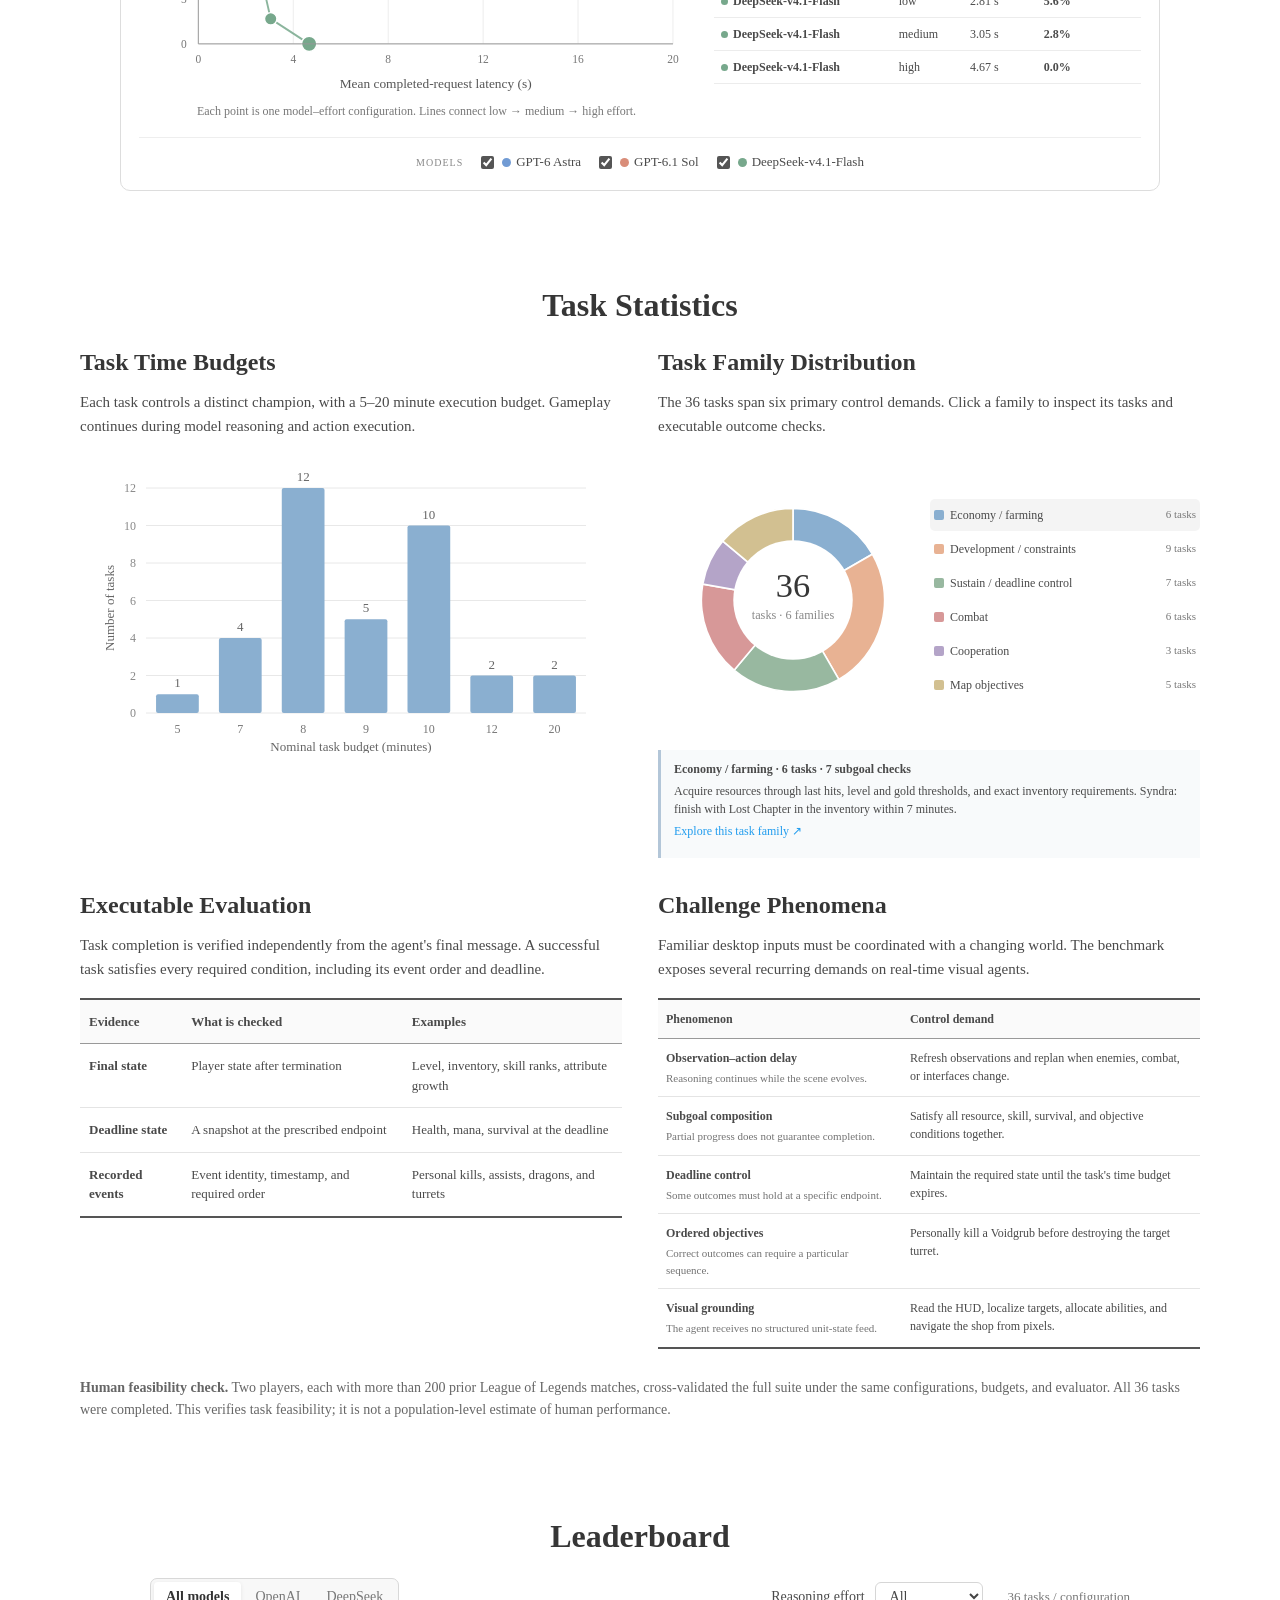
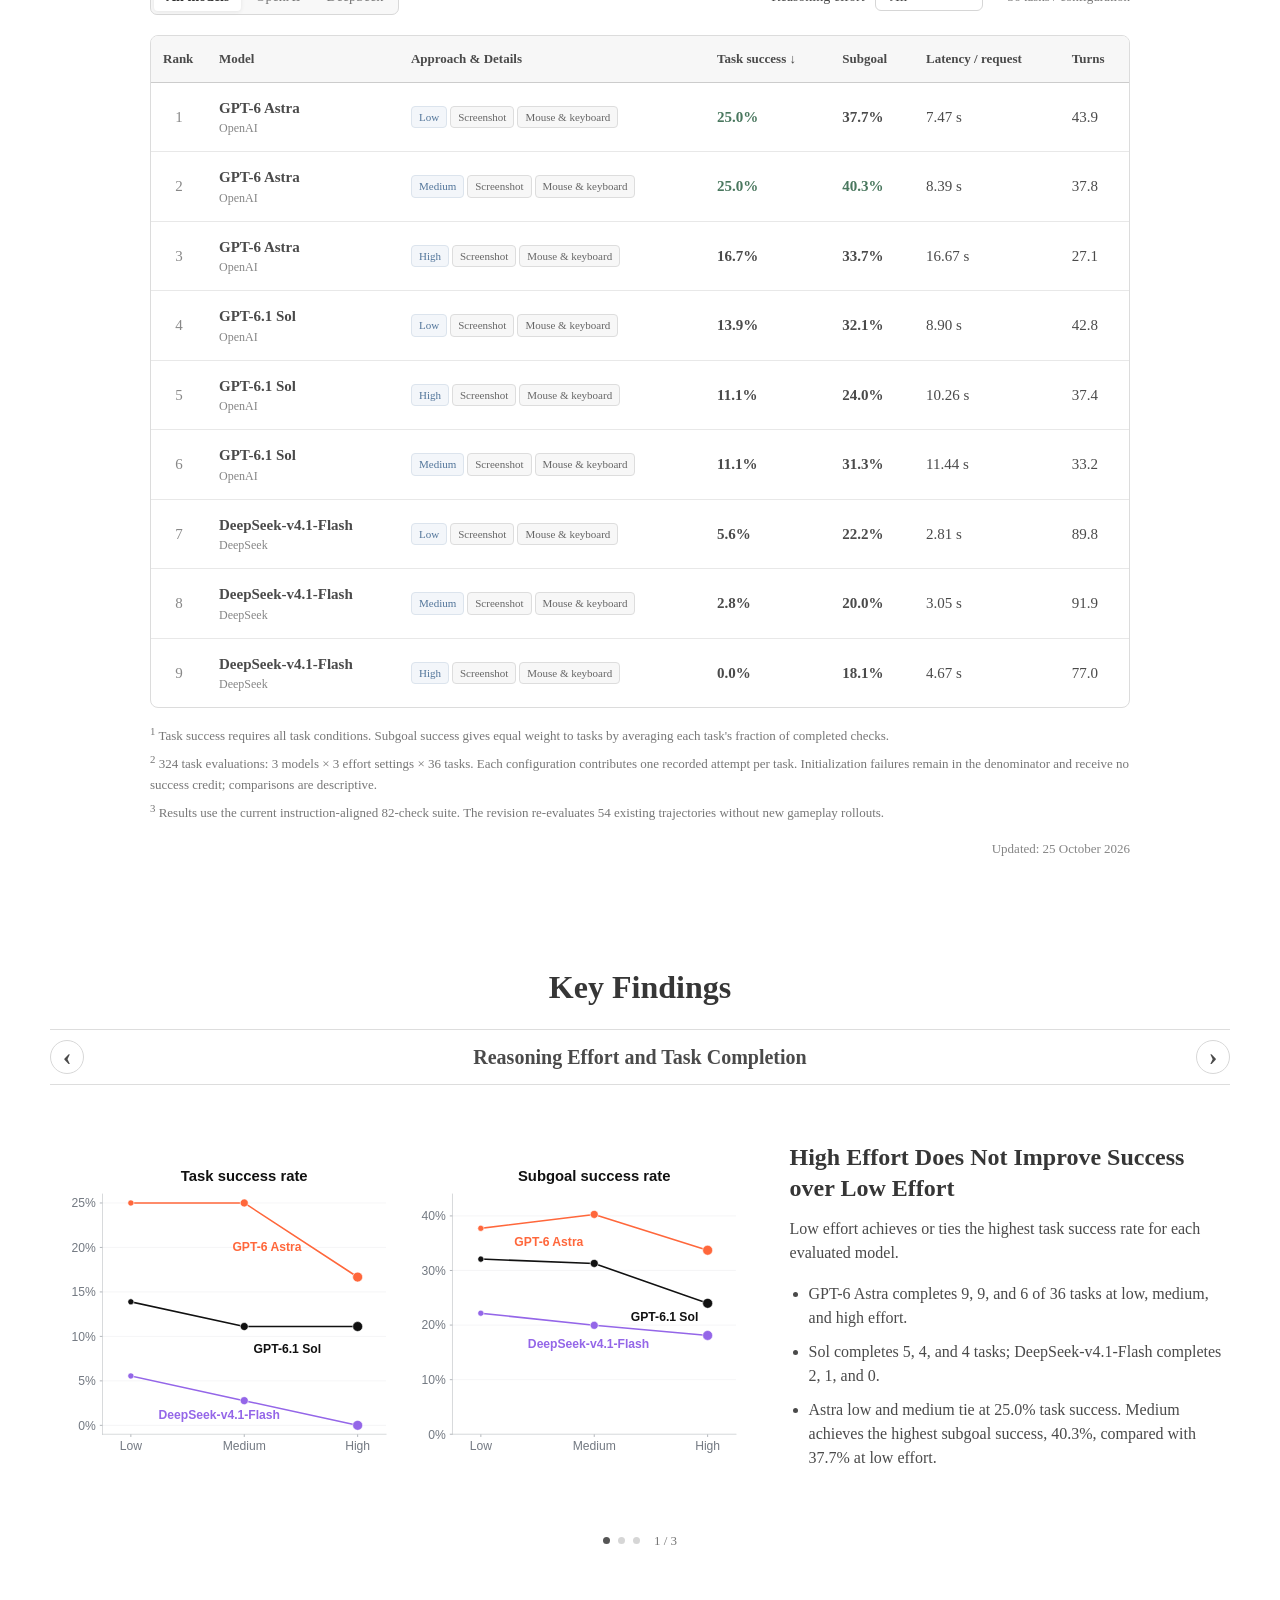
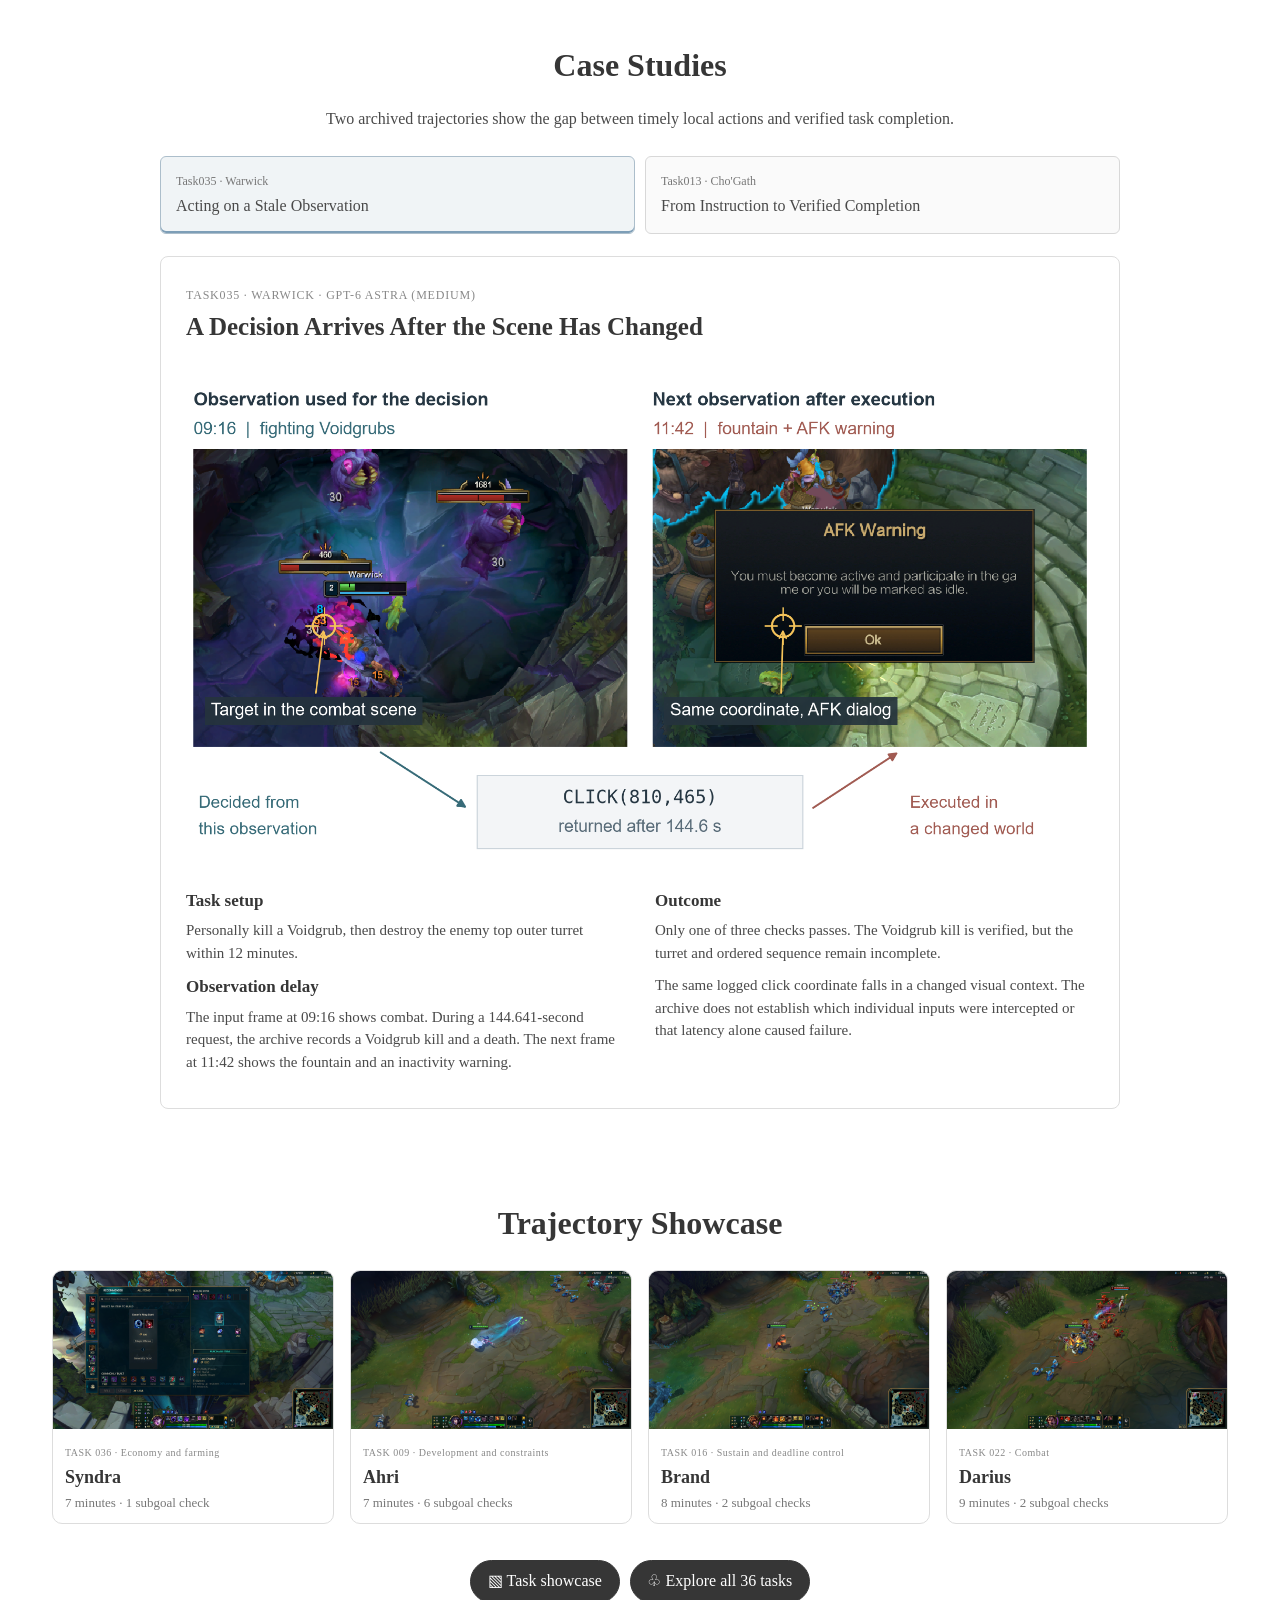
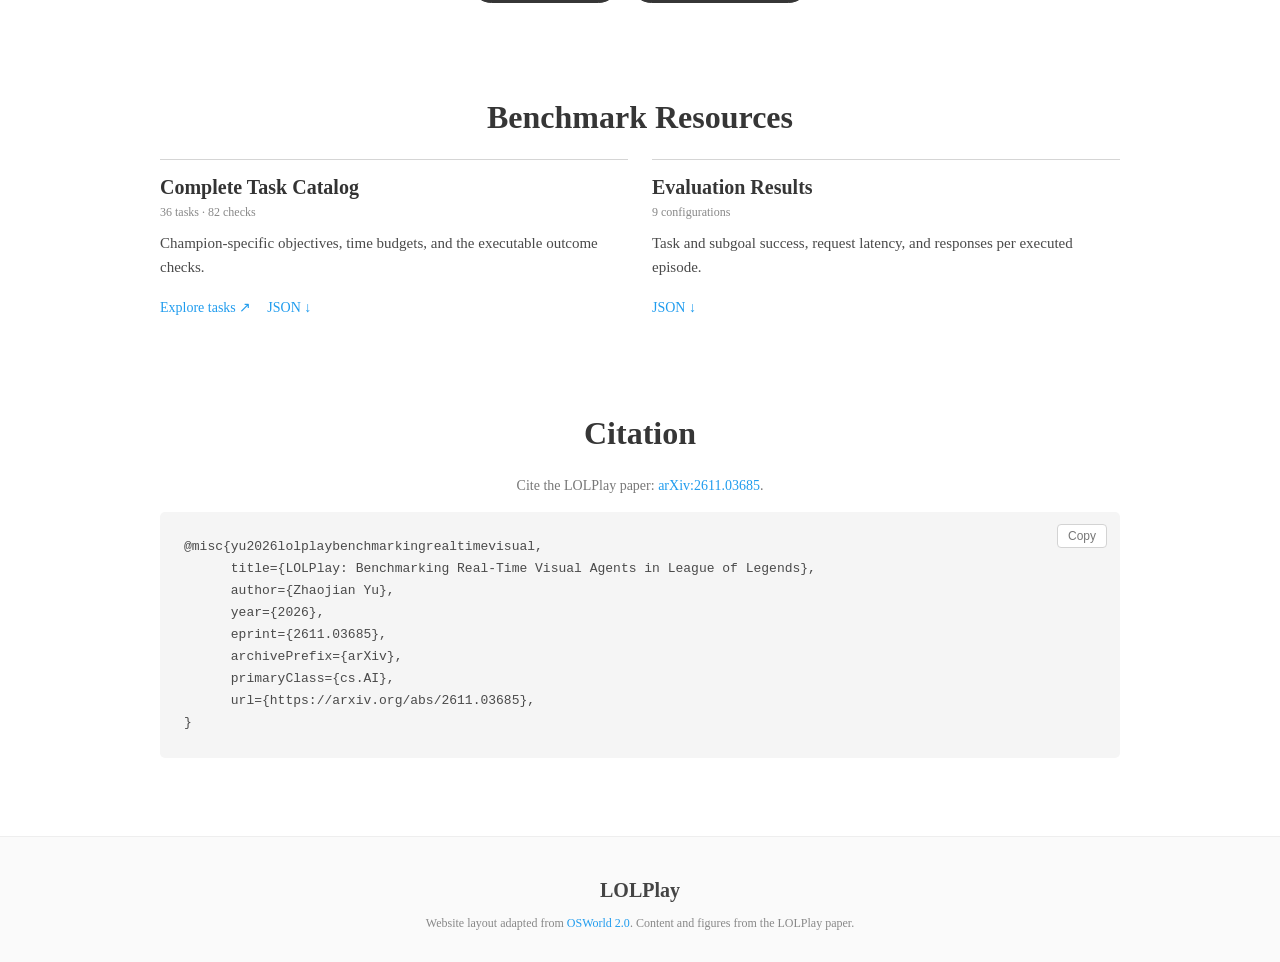
==== commit b65361d1: "Present the gameplay video as a comparison section" ====
--- a/index.html
+++ b/index.html
@@ -8,7 +8,7 @@
   <meta name="theme-color" content="#ffffff">
   <title>LOLPlay: Benchmarking Real-Time Visual Agents in League of Legends</title>
   <link rel="icon" href="assets/favicon.svg" type="image/svg+xml">
-  <link rel="stylesheet" href="styles.css?v=task002-cover">
+  <link rel="stylesheet" href="styles.css?v=gameplay-section">
   <script defer src="app.js?v=task002-cover"></script>
 </head>
 <body data-root=".">
@@ -26,18 +26,6 @@
         <a class="pill" href="#leaderboard"><span aria-hidden="true">▥</span> Leaderboard</a>
         <a class="pill" href="#citation"><span aria-hidden="true">❞</span> Citation</a>
       </div>
-      <figure class="hero-video" id="task002-video">
-        <div class="hero-video-player">
-          <video id="task002-player" controls playsinline preload="none" width="1440" height="714" poster="assets/videos/task002-cover.jpg" aria-label="The Race for the First Dragon">
-            <source src="assets/videos/task002-comparison.mp4" type="video/mp4">
-            Your browser does not support embedded video. <a href="assets/videos/task002-comparison.mp4">Open the MP4</a>.
-          </video>
-          <button class="hero-video-cover" type="button" aria-label="Play The Race for the First Dragon" aria-controls="task002-player" hidden>
-            <span class="hero-video-copy"><small>LOLPLAY · GAMEPLAY DEMO · 10:06</small><strong>The Race for the First Dragon</strong><span>GPT-6 Astra vs. DeepSeek-v4.1-Flash</span></span>
-            <span class="hero-video-play" aria-hidden="true">▶</span>
-          </button>
-        </div>
-      </figure>
       <figure class="hero-media zoomable">
         <button class="image-button" data-zoom="assets/moba_teaser.png" data-caption="The agent thinks; the environment keeps moving." aria-label="Enlarge LOLPlay real-time interaction figure"><img src="assets/moba_teaser.png" alt="Comparison of an environment waiting for an action and LOLPlay continuing to advance during reasoning, actions, and capture." fetchpriority="high" width="1728" height="1044"></button>
       </figure>
@@ -48,6 +36,25 @@
         <div><strong>324</strong><span>Task evaluations</span></div>
         <div><strong>25.0%</strong><span>Best task success</span></div>
       </div>
+    </div>
+  </section>
+
+  <section class="section gameplay-section" id="task002-video" aria-labelledby="gameplay-title">
+    <div class="container">
+      <h2 id="gameplay-title">Side-by-Side Gameplay</h2>
+      <p class="gameplay-intro">GPT-6 Astra and DeepSeek-v4.1-Flash take on the same jungle objective: develop Lee Sin and personally defeat the first elemental dragon within ten minutes.</p>
+      <figure class="hero-video">
+        <div class="hero-video-player">
+          <video id="task002-player" controls playsinline preload="none" width="1440" height="714" poster="assets/videos/task002-cover.jpg" aria-label="Side-by-side gameplay">
+            <source src="assets/videos/task002-comparison.mp4" type="video/mp4">
+            Your browser does not support embedded video. <a href="assets/videos/task002-comparison.mp4">Open the MP4</a>.
+          </video>
+          <button class="hero-video-cover" type="button" aria-label="Play side-by-side gameplay" aria-controls="task002-player" hidden>
+            <span class="hero-video-play" aria-hidden="true">▶</span>
+          </button>
+        </div>
+        <figcaption>Both recordings are aligned at the first frame in which Lee Sin appears. The video shows task instructions, action logs, and input highlights, then holds each recording on its final gameplay frame. These illustrative runs are separate from the benchmark results below. Input highlight timing is estimated from action-batch logs.</figcaption>
+      </figure>
     </div>
   </section>
 
--- a/styles.css
+++ b/styles.css
@@ -11,15 +11,13 @@
 @media(max-width:420px){.statistics-grid .distribution-layout{grid-template-columns:1fr}.publication-title{font-size:30px}.chart-toolbar .segmented button{padding:4px 6px;font-size:11px}.metric-group{gap:5px}}
 .author-contact{display:block;font-size:13px;margin-top:4px}.feasibility-note{font-size:14px;line-height:1.6;margin:28px 0 0;color:#666}
 
-.hero-video{max-width:920px;margin:24px auto}
-.hero-video-player{position:relative;overflow:hidden;border-radius:12px;background:#101827;box-shadow:0 12px 32px #10182724}
+.gameplay-section{background:#f3f8f9;border-block:1px solid #e1e8ea}
+.gameplay-intro{max-width:600px;margin:0 auto 24px;text-align:center;font-size:clamp(16px,2.3vw,19px);line-height:1.5;color:#414a4e}
+.hero-video{max-width:920px;margin:0 auto}
+.hero-video figcaption{margin-top:14px;font-size:14px;line-height:1.55;color:#515e64;text-align:left}
+.hero-video-player{position:relative;overflow:hidden;border-radius:10px;background:#101827;box-shadow:0 8px 22px #10182724}
 .hero-video-player video{display:block;width:100%;height:auto;aspect-ratio:1440/714}
-.hero-video-cover{position:absolute;inset:0 0 48px;width:100%;border:0;padding:0;background:transparent;color:white;text-align:left;cursor:pointer}
+.hero-video-cover{position:absolute;inset:0 0 42px;width:100%;border:0;padding:0;background:transparent;cursor:pointer}
 .hero-video-cover:focus-visible{outline:3px solid #f8cb79;outline-offset:-5px}
-.hero-video-copy{position:absolute;inset:0 0 auto;height:calc((100% + 48px) * .434);display:flex;flex-direction:column;align-items:center;justify-content:center;gap:clamp(2px,1vw,9px);padding-bottom:clamp(5px,2vw,24px);background:linear-gradient(145deg,#1d384a,#0b1425);text-align:center;box-sizing:border-box}
-.hero-video-copy small{font:700 clamp(8px,1.2vw,13px)/1.2 system-ui,sans-serif;letter-spacing:.13em;color:#fbdc9e}
-.hero-video-copy strong{font:700 clamp(17px,4vw,42px)/1.1 Georgia,serif}
-.hero-video-copy>span{font:500 clamp(9px,1.55vw,16px)/1.2 system-ui,sans-serif;color:#e1ecf6}
-.hero-video-play{position:absolute;top:calc(43.4% + 20.8px);left:50%;transform:translate(-50%,-50%);display:grid;place-items:center;width:clamp(42px,7vw,78px);aspect-ratio:1;border-radius:50%;background:#f8cb79;color:#17243a;box-shadow:0 3px 20px #0008;font-size:clamp(15px,2.5vw,29px);padding-left:.12em}
-.hero-video-cover:hover .hero-video-copy>span{font:500 clamp(9px,1.55vw,16px)/1.2 system-ui,sans-serif;color:#e1ecf6}
-.hero-video-play{background:#ffdf9f}
+.hero-video-play{position:absolute;top:calc(50% + 21px);left:50%;transform:translate(-50%,-50%);display:grid;place-items:center;width:clamp(38px,6vw,68px);aspect-ratio:1;border-radius:50%;background:#101827db;color:white;box-shadow:0 3px 20px #0008;font-size:clamp(14px,2.2vw,25px);padding-left:.12em}
+.hero-video-cover:hover .hero-video-play{background:#101827}
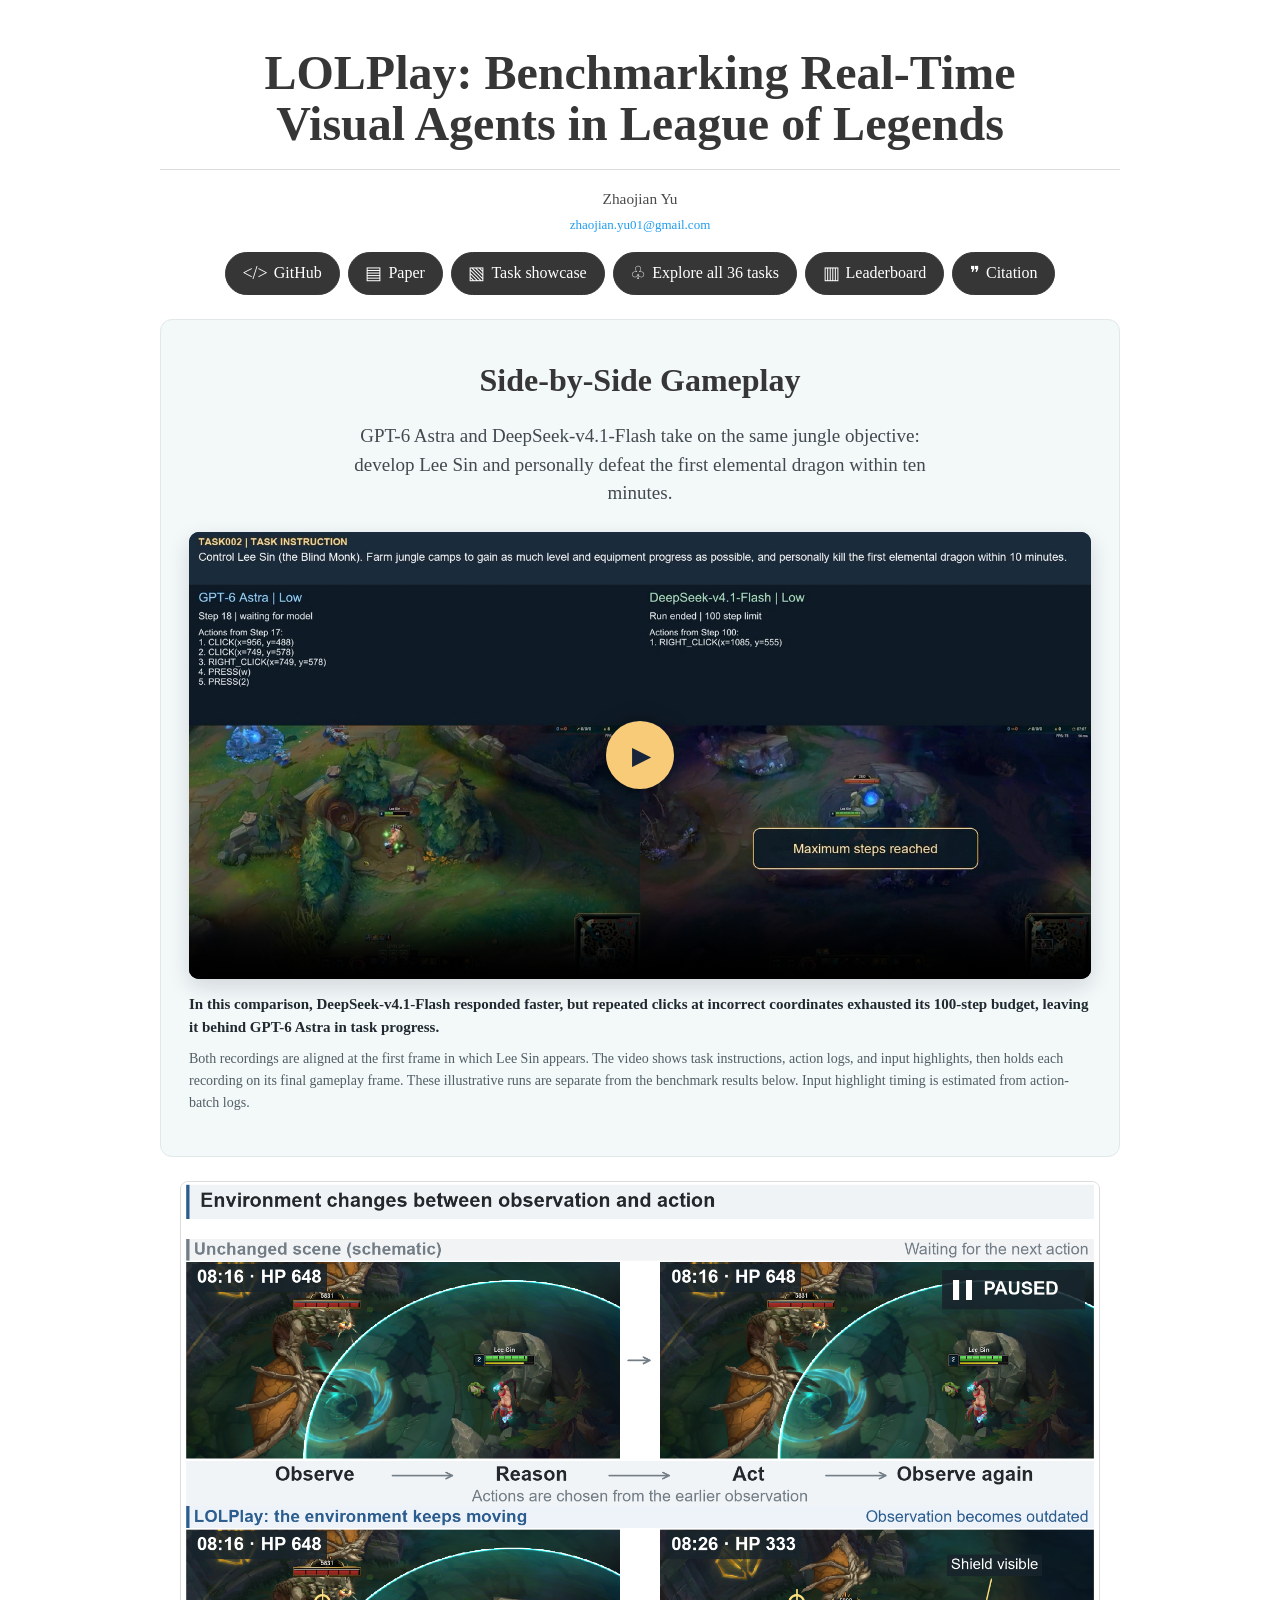
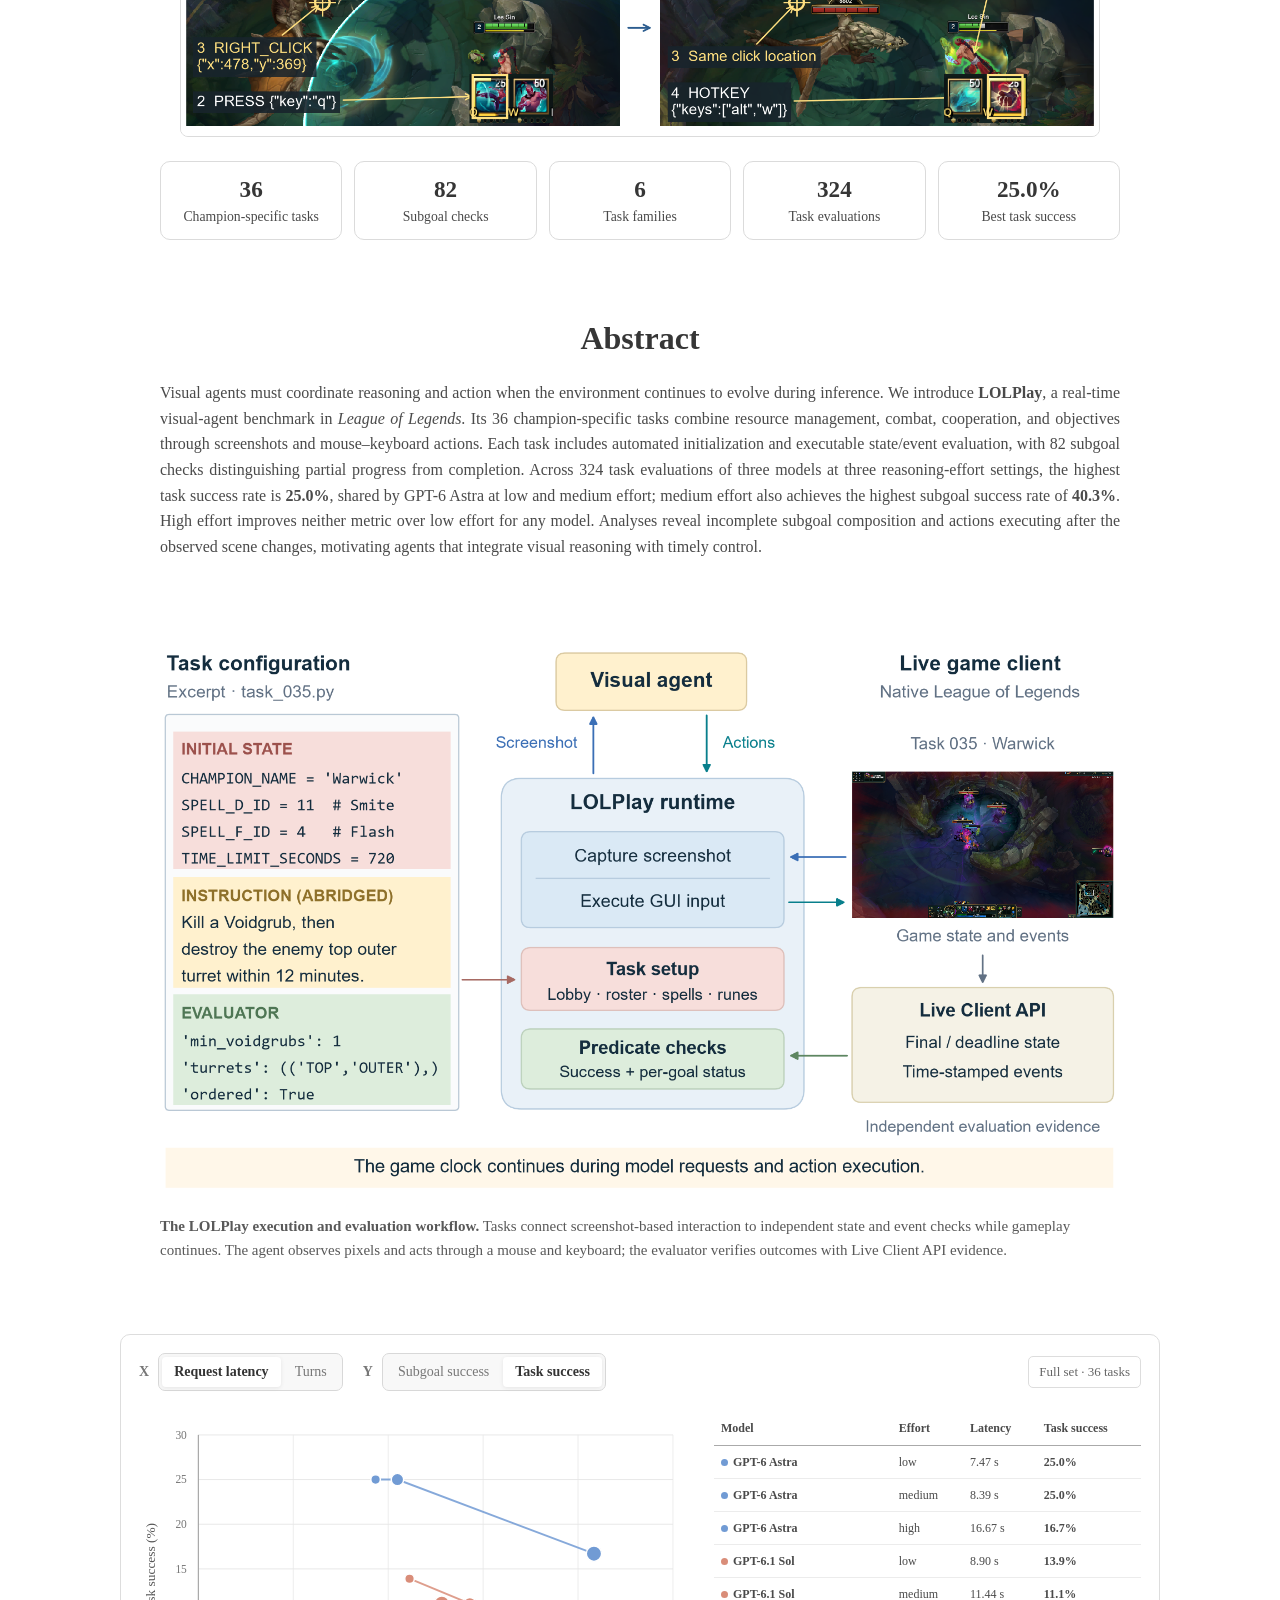
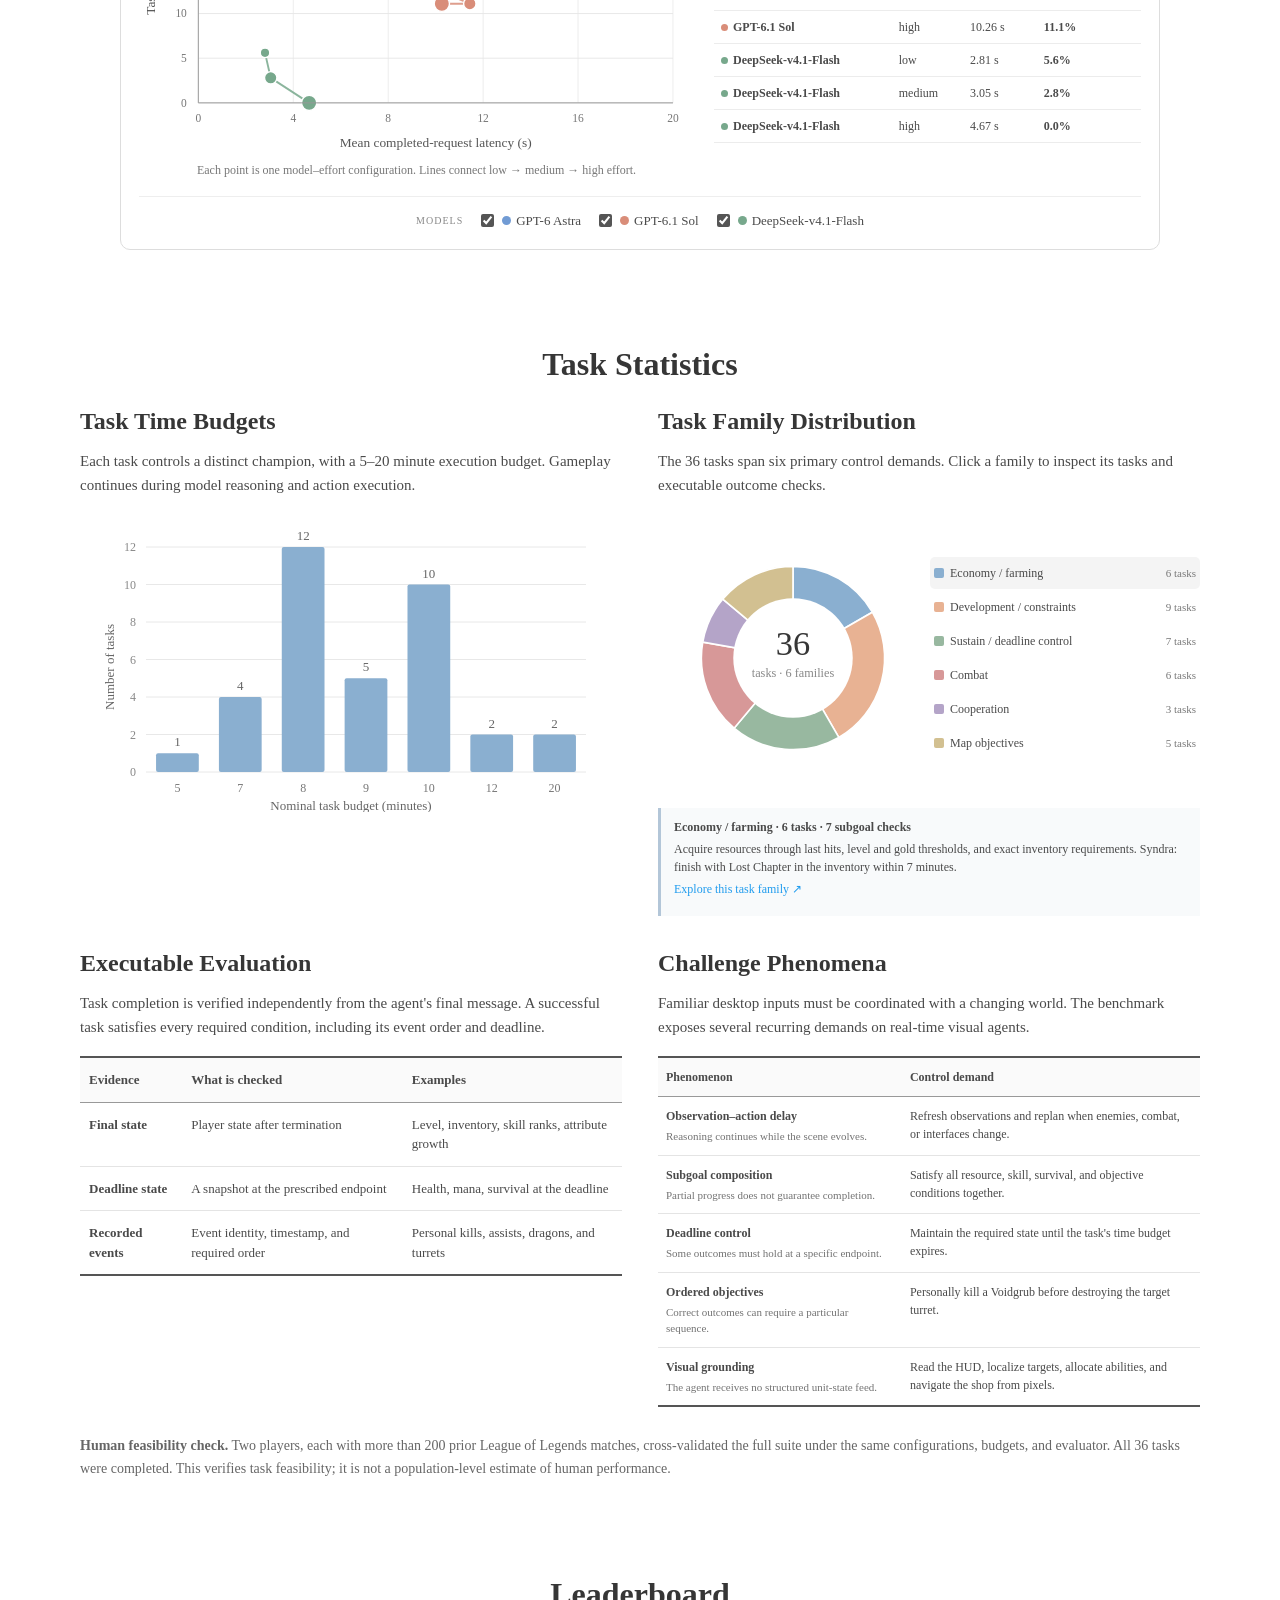
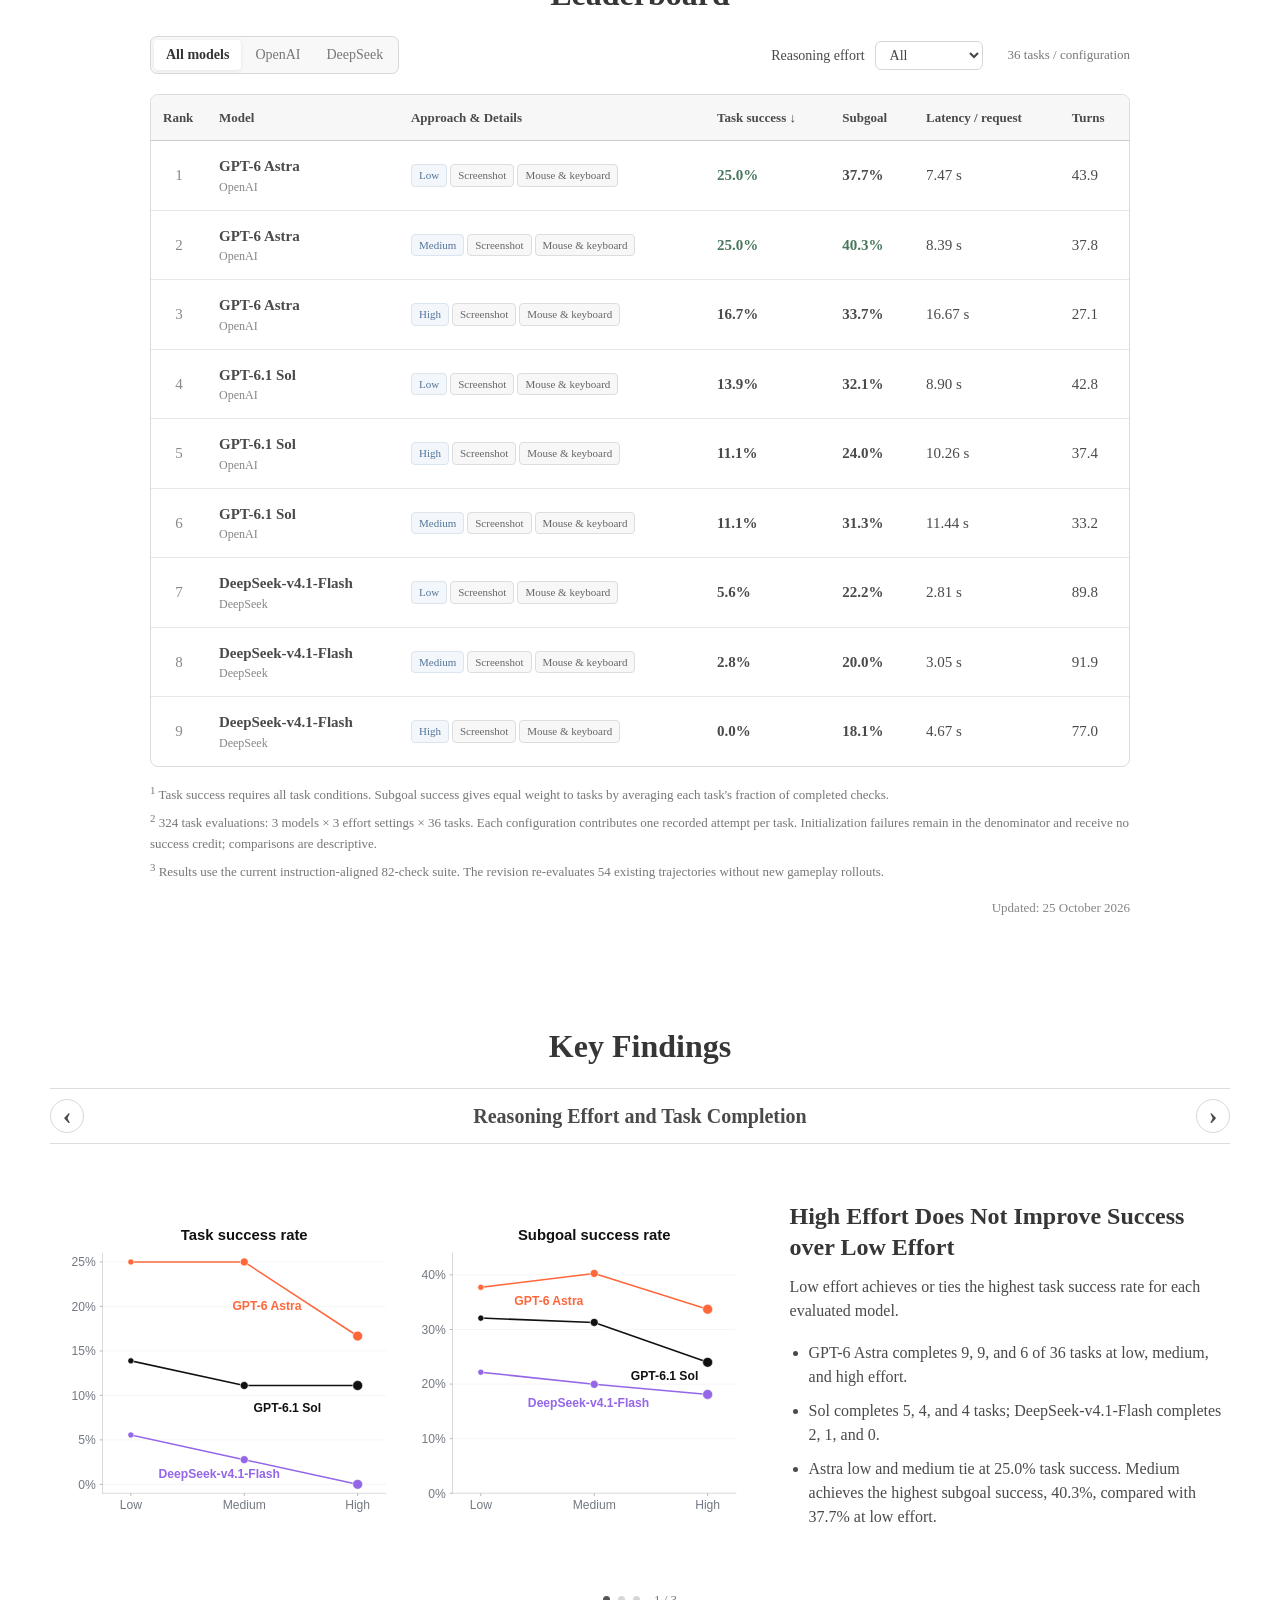
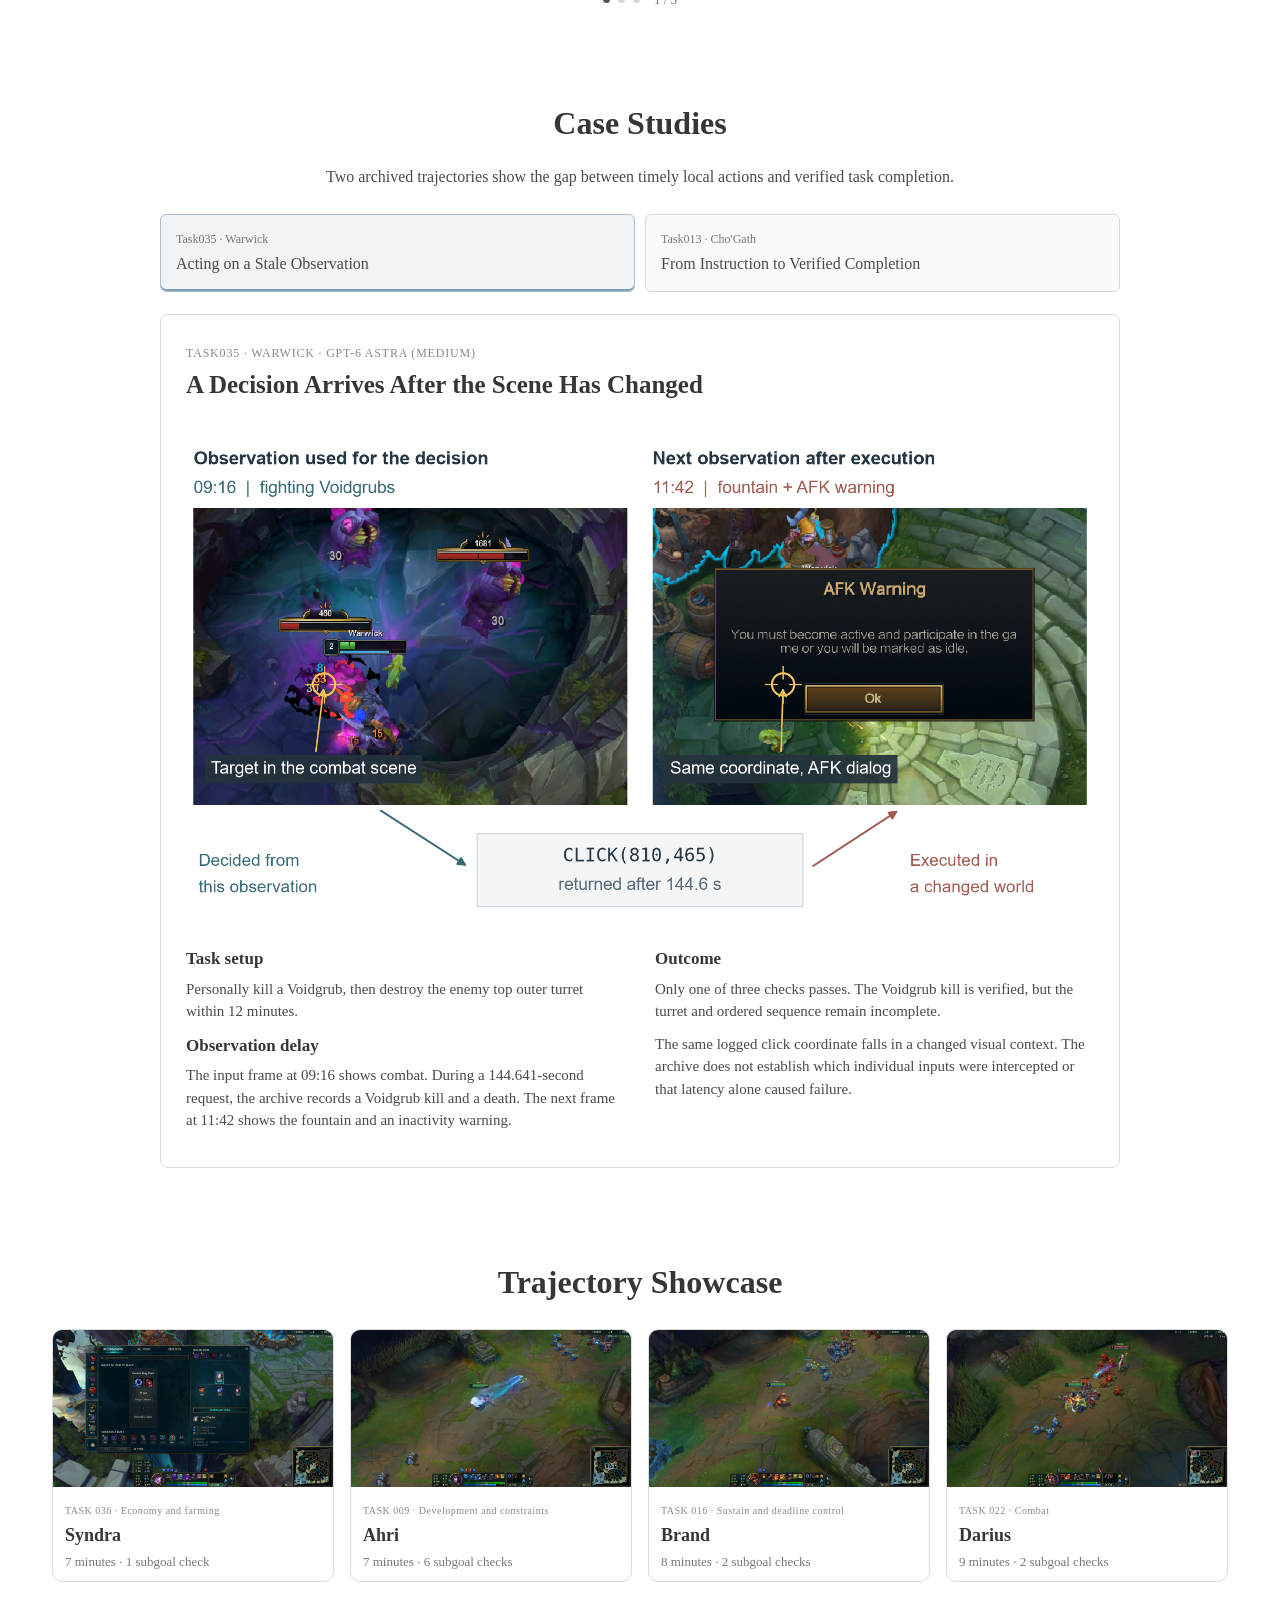
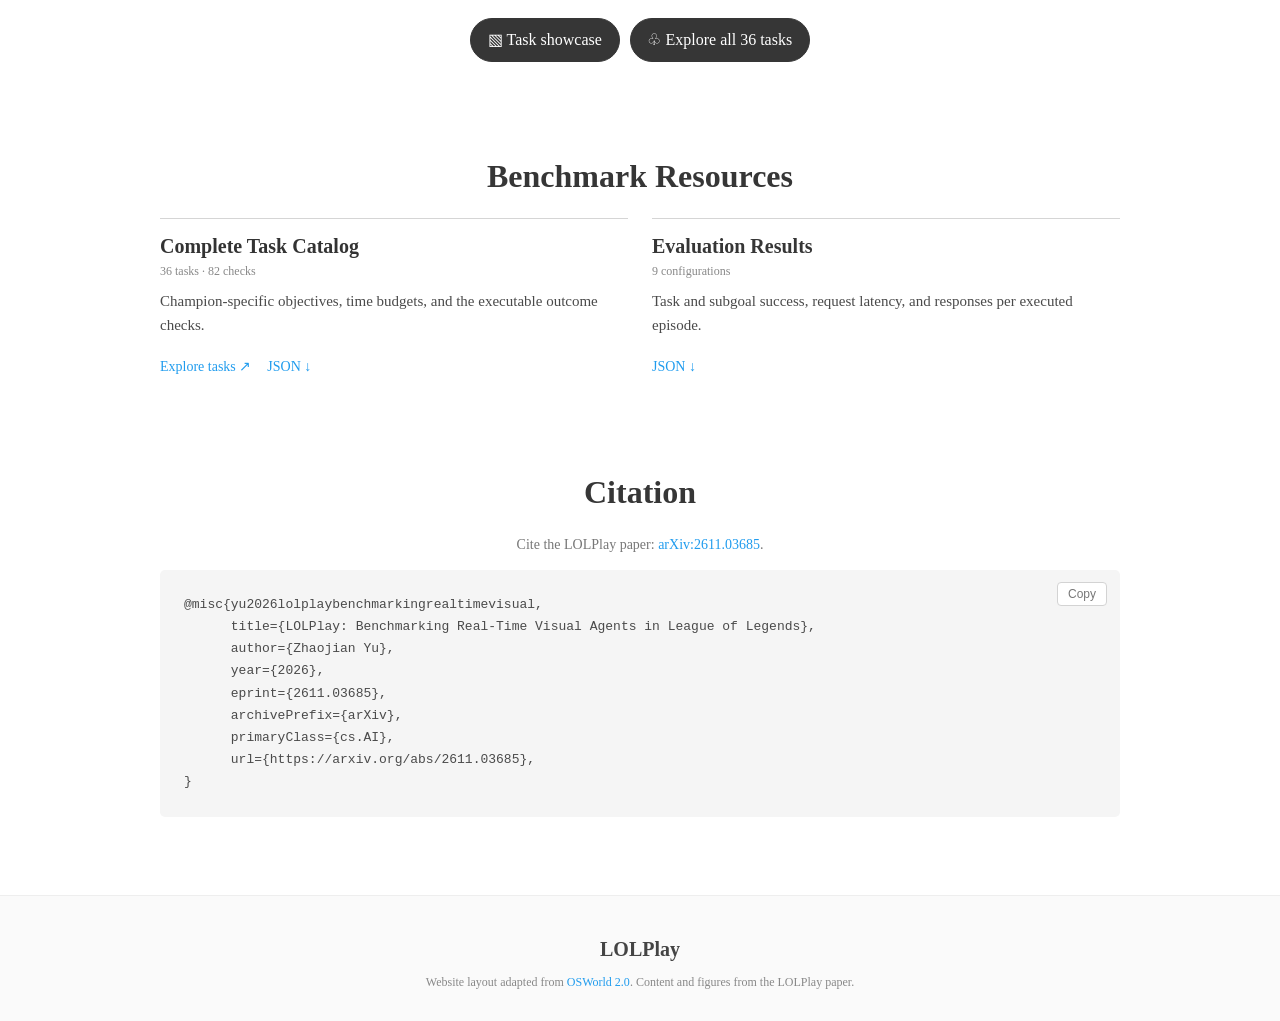
==== commit 171a0a0d: "Feature the gameplay comparison and highlight final metrics" ====
--- a/index.html
+++ b/index.html
@@ -8,7 +8,7 @@
   <meta name="theme-color" content="#ffffff">
   <title>LOLPlay: Benchmarking Real-Time Visual Agents in League of Legends</title>
   <link rel="icon" href="assets/favicon.svg" type="image/svg+xml">
-  <link rel="stylesheet" href="styles.css?v=gameplay-section">
+  <link rel="stylesheet" href="styles.css?v=final-highlights">
   <script defer src="app.js?v=task002-cover"></script>
 </head>
 <body data-root=".">
@@ -26,6 +26,25 @@
         <a class="pill" href="#leaderboard"><span aria-hidden="true">▥</span> Leaderboard</a>
         <a class="pill" href="#citation"><span aria-hidden="true">❞</span> Citation</a>
       </div>
+      <section class="section gameplay-section" id="task002-video" aria-labelledby="gameplay-title">
+        <div class="gameplay-content">
+          <h2 id="gameplay-title">Side-by-Side Gameplay</h2>
+          <p class="gameplay-intro">GPT-6 Astra and DeepSeek-v4.1-Flash take on the same jungle objective: develop Lee Sin and personally defeat the first elemental dragon within ten minutes.</p>
+          <figure class="hero-video">
+            <div class="hero-video-player">
+              <video id="task002-player" controls playsinline preload="none" width="1440" height="714" poster="assets/videos/task002-cover.jpg" aria-label="Side-by-side gameplay">
+                <source src="assets/videos/task002-comparison.mp4?v=final-highlights" type="video/mp4">
+                Your browser does not support embedded video. <a href="assets/videos/task002-comparison.mp4?v=final-highlights">Open the MP4</a>.
+              </video>
+              <button class="hero-video-cover" type="button" aria-label="Play side-by-side gameplay" aria-controls="task002-player" hidden>
+                <span class="hero-video-play" aria-hidden="true">▶</span>
+              </button>
+            </div>
+            <figcaption><p class="gameplay-takeaway"><strong>In this comparison, DeepSeek-v4.1-Flash responded faster, but repeated clicks at incorrect coordinates exhausted its 100-step budget, leaving it behind GPT-6 Astra in task progress.</strong></p>
+            <p>Both recordings are aligned at the first frame in which Lee Sin appears. The video shows task instructions, action logs, and input highlights, then holds each recording on its final gameplay frame. These illustrative runs are separate from the benchmark results below. Input highlight timing is estimated from action-batch logs.</p></figcaption>
+          </figure>
+        </div>
+      </section>
       <figure class="hero-media zoomable">
         <button class="image-button" data-zoom="assets/moba_teaser.png" data-caption="The agent thinks; the environment keeps moving." aria-label="Enlarge LOLPlay real-time interaction figure"><img src="assets/moba_teaser.png" alt="Comparison of an environment waiting for an action and LOLPlay continuing to advance during reasoning, actions, and capture." fetchpriority="high" width="1728" height="1044"></button>
       </figure>
@@ -36,25 +55,6 @@
         <div><strong>324</strong><span>Task evaluations</span></div>
         <div><strong>25.0%</strong><span>Best task success</span></div>
       </div>
-    </div>
-  </section>
-
-  <section class="section gameplay-section" id="task002-video" aria-labelledby="gameplay-title">
-    <div class="container">
-      <h2 id="gameplay-title">Side-by-Side Gameplay</h2>
-      <p class="gameplay-intro">GPT-6 Astra and DeepSeek-v4.1-Flash take on the same jungle objective: develop Lee Sin and personally defeat the first elemental dragon within ten minutes.</p>
-      <figure class="hero-video">
-        <div class="hero-video-player">
-          <video id="task002-player" controls playsinline preload="none" width="1440" height="714" poster="assets/videos/task002-cover.jpg" aria-label="Side-by-side gameplay">
-            <source src="assets/videos/task002-comparison.mp4" type="video/mp4">
-            Your browser does not support embedded video. <a href="assets/videos/task002-comparison.mp4">Open the MP4</a>.
-          </video>
-          <button class="hero-video-cover" type="button" aria-label="Play side-by-side gameplay" aria-controls="task002-player" hidden>
-            <span class="hero-video-play" aria-hidden="true">▶</span>
-          </button>
-        </div>
-        <figcaption>Both recordings are aligned at the first frame in which Lee Sin appears. The video shows task instructions, action logs, and input highlights, then holds each recording on its final gameplay frame. These illustrative runs are separate from the benchmark results below. Input highlight timing is estimated from action-batch logs.</figcaption>
-      </figure>
     </div>
   </section>
 
--- a/styles.css
+++ b/styles.css
@@ -11,13 +11,15 @@
 @media(max-width:420px){.statistics-grid .distribution-layout{grid-template-columns:1fr}.publication-title{font-size:30px}.chart-toolbar .segmented button{padding:4px 6px;font-size:11px}.metric-group{gap:5px}}
 .author-contact{display:block;font-size:13px;margin-top:4px}.feasibility-note{font-size:14px;line-height:1.6;margin:28px 0 0;color:#666}
 
-.gameplay-section{background:#f3f8f9;border-block:1px solid #e1e8ea}
+.hero .gameplay-section{background:#f3f8f9;border:1px solid #e1e8ea;border-radius:12px;padding:clamp(22px,4vw,42px) clamp(12px,3vw,28px);margin:0 auto 24px;max-width:980px}
 .gameplay-intro{max-width:600px;margin:0 auto 24px;text-align:center;font-size:clamp(16px,2.3vw,19px);line-height:1.5;color:#414a4e}
 .hero-video{max-width:920px;margin:0 auto}
 .hero-video figcaption{margin-top:14px;font-size:14px;line-height:1.55;color:#515e64;text-align:left}
+.hero-video figcaption p{margin:0}
+.hero-video figcaption .gameplay-takeaway{margin-bottom:9px;color:#202a30;font-size:15px}
 .hero-video-player{position:relative;overflow:hidden;border-radius:10px;background:#101827;box-shadow:0 8px 22px #10182724}
 .hero-video-player video{display:block;width:100%;height:auto;aspect-ratio:1440/714}
 .hero-video-cover{position:absolute;inset:0 0 42px;width:100%;border:0;padding:0;background:transparent;cursor:pointer}
 .hero-video-cover:focus-visible{outline:3px solid #f8cb79;outline-offset:-5px}
-.hero-video-play{position:absolute;top:calc(50% + 21px);left:50%;transform:translate(-50%,-50%);display:grid;place-items:center;width:clamp(38px,6vw,68px);aspect-ratio:1;border-radius:50%;background:#101827db;color:white;box-shadow:0 3px 20px #0008;font-size:clamp(14px,2.2vw,25px);padding-left:.12em}
-.hero-video-cover:hover .hero-video-play{background:#101827}
+.hero-video-play{position:absolute;top:calc(50% + 21px);left:50%;transform:translate(-50%,-50%);display:grid;place-items:center;width:clamp(38px,6vw,68px);aspect-ratio:1;border-radius:50%;background:#f8cb79;color:#17243a;box-shadow:0 3px 20px #0008;font-size:clamp(14px,2.2vw,25px);padding-left:.12em}
+.hero-video-cover:hover .hero-video-play{background:#ffdf9f}
